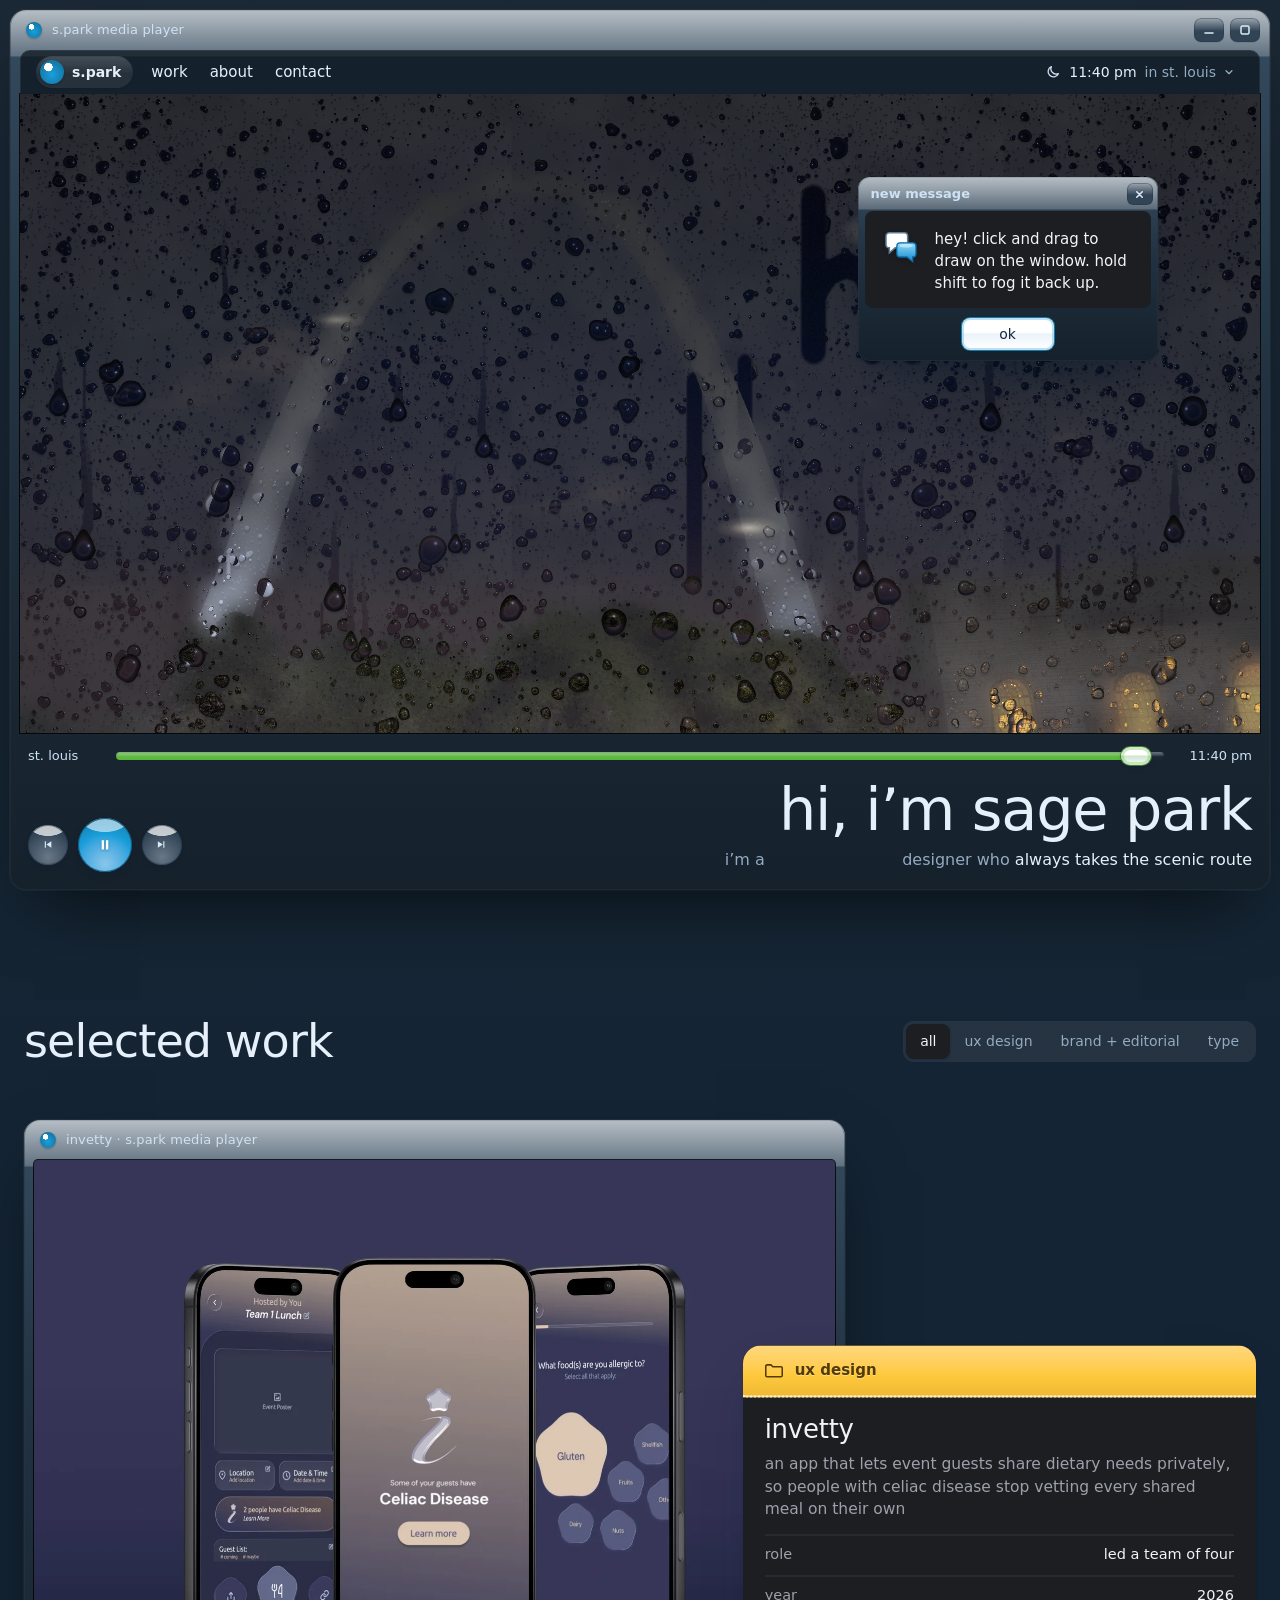
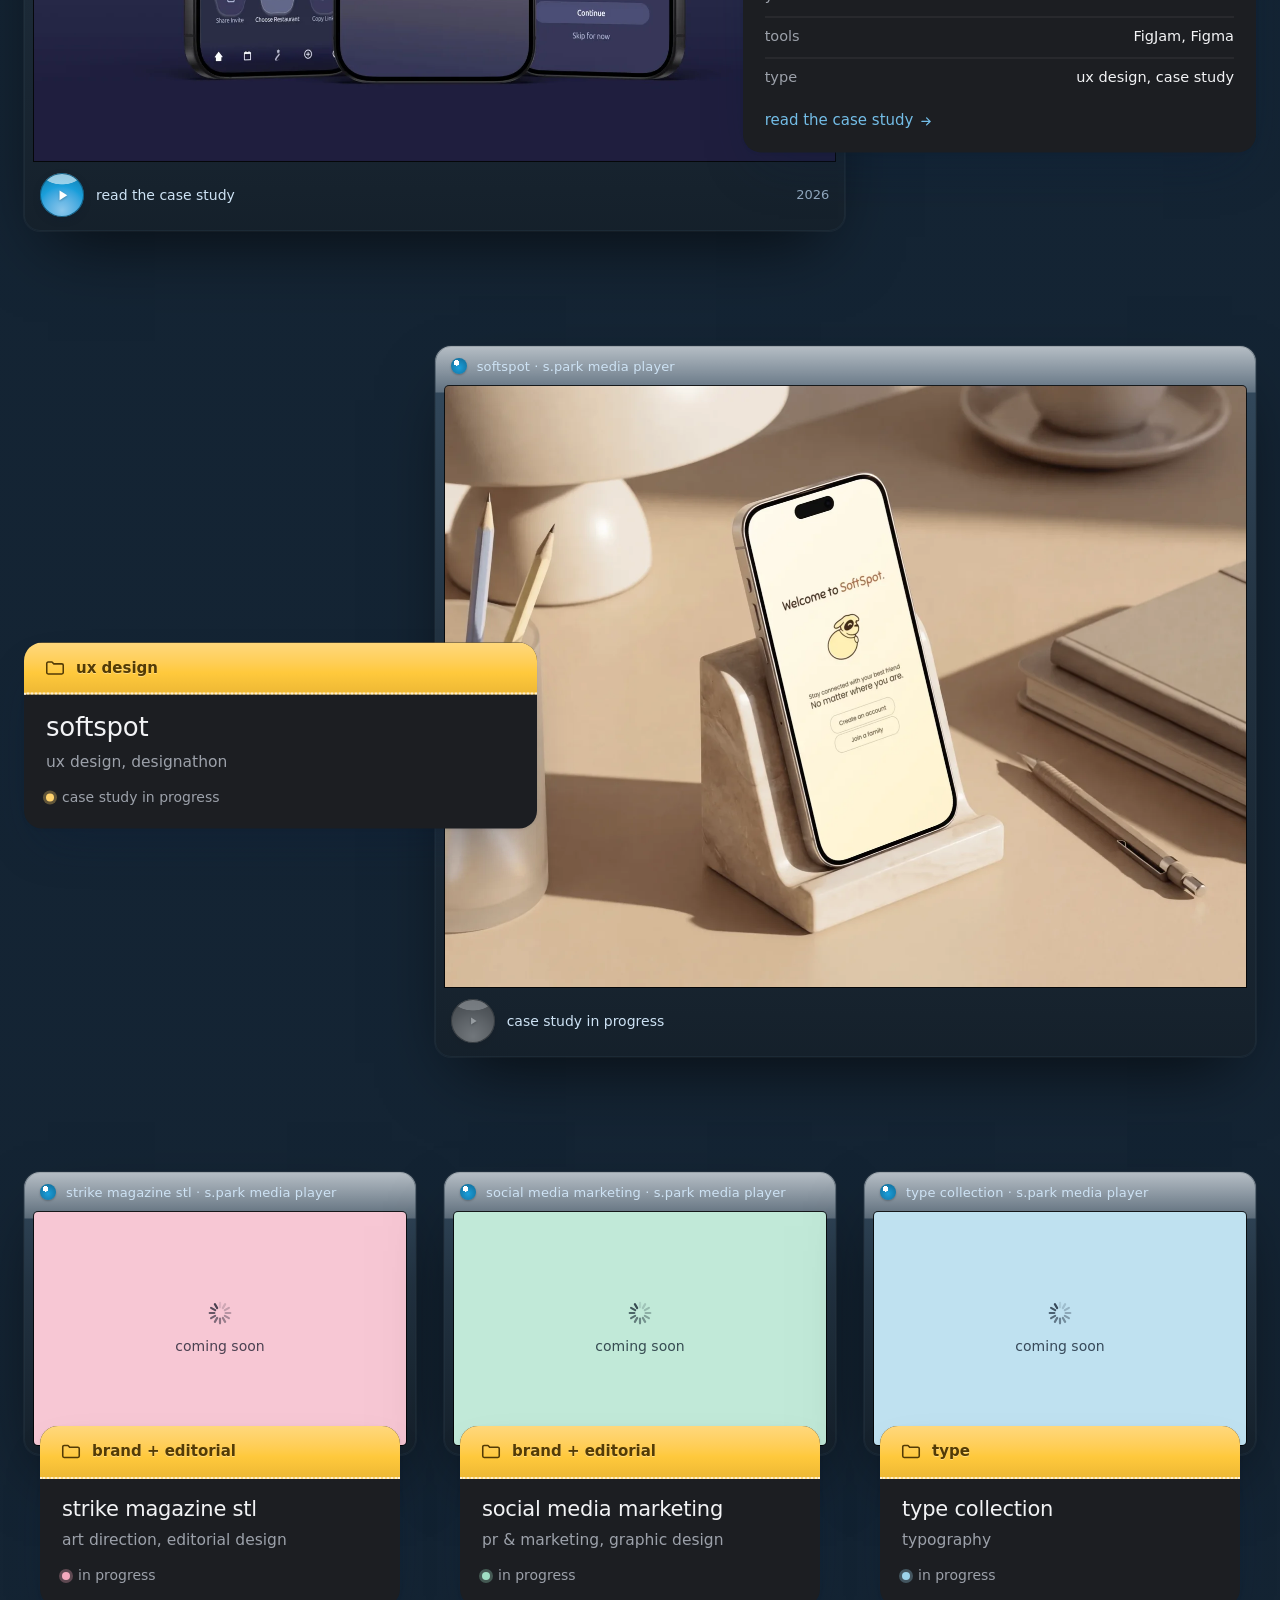
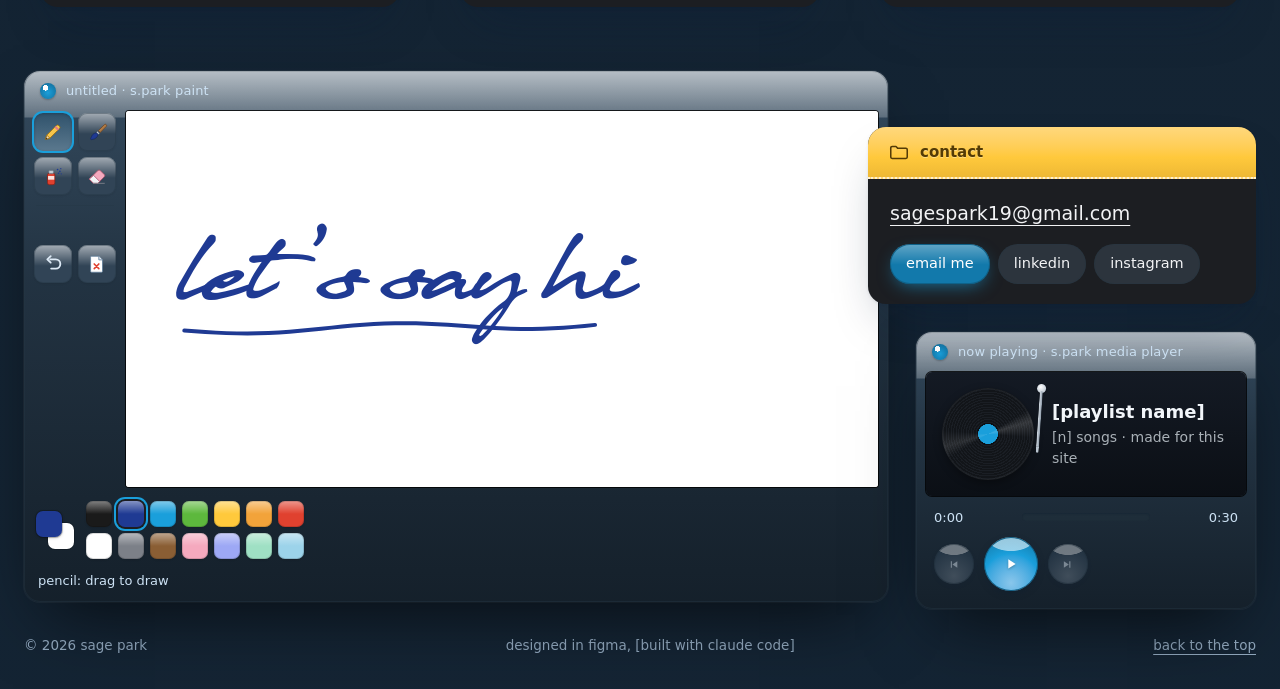
==== index.html @ 206c4db2 "The new message pops up with a bounce when the day lands on now It starts hidden (so it never flashe" ====
<!doctype html>
<html lang="en" data-theme="day">
<head>
<meta charset="utf-8">
<meta name="viewport" content="width=device-width, initial-scale=1, viewport-fit=cover">
<title>Sage Park</title>
<meta name="description" content="Sage Park is a human-centered designer based in St. Louis and San Diego: UX design, web design, brand and typography.">
<script>
  // Apple devices get SF Pro, their system font; everything else gets Satoshi
  try { if (/Mac|iPhone|iPad|iPod/.test(navigator.platform || '') || /iPhone|iPad|Macintosh/.test(navigator.userAgent)) document.documentElement.classList.add('apple'); } catch (e) {}
</script>
<link rel="preconnect" href="https://api.fontshare.com" crossorigin>
<!-- Satoshi, from Fontshare (free for personal and commercial use) -->
<link href="https://api.fontshare.com/v2/css?f[]=satoshi@300,400,500,700&display=swap" rel="stylesheet">
<link rel="stylesheet" href="css/aero.css">
</head>
<body>

<div class="desk" id="top">
  <div class="wrap">
    <section class="hero-player chrome" aria-label="Home">
      <div class="titlebar">
        <span class="app-orb" aria-hidden="true"></span>
        <span class="t">s.park media player</span>
        <span class="win-btns">
          <button class="win-btn win-min" type="button" aria-pressed="false" aria-label="Minimize the window"><svg viewBox="0 0 12 12" aria-hidden="true"><path d="M2 9h8" stroke="currentColor" stroke-width="1.6" stroke-linecap="round"/></svg></button>
          <button class="win-btn win-max" type="button" aria-pressed="false" aria-label="Show the window full screen"><svg viewBox="0 0 12 12" fill="none" aria-hidden="true"><rect x="2" y="2" width="8" height="8" rx="1.5" stroke="currentColor" stroke-width="1.5"/></svg></button>
        </span>
      </div>
      <div class="menubar">
        <nav aria-label="Main"><a href="#work">work</a><a href="about.html">about</a><a href="#contact">contact</a></nav>
        <div class="clock-wrap">
        <button class="clock" type="button" aria-expanded="false" aria-controls="clock-pop">
          <svg class="chip-sun" viewBox="0 0 24 24" fill="none" stroke="currentColor" stroke-width="2" stroke-linecap="round" aria-hidden="true"><circle cx="12" cy="12" r="4"/><path d="M12 2v2M12 20v2M4.9 4.9l1.4 1.4M17.7 17.7l1.4 1.4M2 12h2M20 12h2M4.9 19.1l1.4-1.4M17.7 6.3l1.4-1.4"/></svg>
          <svg class="chip-moon" viewBox="0 0 24 24" fill="none" stroke="currentColor" stroke-width="2" stroke-linecap="round" stroke-linejoin="round" aria-hidden="true" hidden><path d="M20 14.5A8 8 0 0 1 9.5 4a8 8 0 1 0 10.5 10.5z"/></svg>
          <span data-time>…</span><span class="city">in <span data-city-name></span></span>
          <svg class="chev" viewBox="0 0 12 12" aria-hidden="true"><path d="M2.5 4.5 6 8l3.5-3.5" fill="none" stroke="currentColor" stroke-width="1.6" stroke-linecap="round" stroke-linejoin="round"/></svg>
          <span class="sr-only">open the time slider</span>
        </button>
        <button class="text-btn" type="button" data-now hidden><span class="wide-only">back to </span>now</button>
        <!-- the time slider, from the menu bar -->
        <div class="clock-pop" id="clock-pop" hidden>
          <div class="cp-top"><span class="cp-time" data-time>…</span><button class="text-btn" type="button" data-now-proxy>back to now</button></div>
          <label for="mini-time">change the time in <span data-city-name></span></label>
          <input class="range" id="mini-time" type="range" min="0" max="1439" step="5">
          <div class="seg" role="group" aria-label="City in the window"><button type="button" data-go-city="sd" aria-pressed="false">san diego</button><button type="button" data-go-city="stl" aria-pressed="false">st. louis</button></div>
        </div>
        </div>
      </div>
      <div class="screen">
        <header class="window" data-sky>
          <div class="sky-view" role="img" aria-label="A view seen through a fogged window">
            <div class="sky-sun"></div><div class="sky-moon"></div>
            <svg class="sky-scene" viewBox="0 0 1200 540" preserveAspectRatio="xMidYMax slice" aria-hidden="true"></svg>
          </div>
          <canvas class="sky-fog" aria-hidden="true"></canvas>
          <!-- the hint, as a new message on the glass; it closes with ok or the x, or once you've drawn -->
          <div class="msg later" data-note role="dialog" aria-labelledby="msg-title" aria-describedby="msg-text">
            <div class="msg-bar"><span id="msg-title">new message</span><button class="msg-x" type="button" data-msg-close aria-label="Close the message"><svg viewBox="0 0 12 12" aria-hidden="true"><path d="M3 3l6 6M9 3 3 9" stroke="currentColor" stroke-width="1.7" stroke-linecap="round"/></svg></button></div>
            <div class="msg-body">
              <svg viewBox="0 0 24 24" aria-hidden="true"><defs><linearGradient id="msg-ch" x1="0" y1="0" x2="0" y2="1"><stop offset="0" stop-color="#8FDCFA"/><stop offset="1" stop-color="#1688CC"/></linearGradient></defs><path d="M3 5.5A2 2 0 0 1 5 3.5h9a2 2 0 0 1 2 2v5a2 2 0 0 1-2 2H8.5L5 15.5v-3A2 2 0 0 1 3 10.5z" fill="#fff" stroke="#5E7C98" stroke-width=".9"/><path d="M9.5 11.5a2 2 0 0 1 2-2H19a2 2 0 0 1 2 2V16a2 2 0 0 1-2 2v2.8L15.6 18h-4.1a2 2 0 0 1-2-2z" fill="url(#msg-ch)" stroke="#0E6AA6" stroke-width=".8"/><ellipse cx="15" cy="11.2" rx="4" ry="1.1" fill="#fff" opacity=".45"/></svg>
              <p id="msg-text">hey! <span class="for-mouse">click and drag</span><span class="for-touch">drag a finger</span> to draw on the window.<span class="for-mouse"> hold shift to fog it back up.</span></p>
            </div>
            <div class="msg-actions"><button class="msg-ok" type="button" data-msg-close>ok</button></div>
          </div>
          <div class="reflection" aria-hidden="true"><i></i><i></i><i></i></div>
        </header>
      </div>
      <div class="transport">
        <div class="seek">
          <span class="lbl" data-city-name></span>
          <label class="sr-only" for="sky-time">time of day in the window</label>
          <input class="range" id="sky-time" type="range" min="0" max="1439" step="5">
          <span class="lbl" data-time>…</span>
        </div>
        <div class="deck">
          <div class="btns">
            <button class="orb" type="button" data-city-step="-1" aria-label="Previous city"><svg viewBox="0 0 24 24" fill="currentColor" aria-hidden="true"><path d="M6 5h2.4v14H6zM20 5v14L9.5 12z"/></svg></button>
            <button class="orb big" type="button" data-play aria-pressed="true" aria-label="Play or pause the waves and the train"><svg class="ico-play" viewBox="0 0 24 24" fill="currentColor" aria-hidden="true"><path d="M8 5v14l11-7z"/></svg><svg class="ico-pause" viewBox="0 0 24 24" fill="currentColor" aria-hidden="true"><path d="M7 5h3.6v14H7zM13.4 5H17v14h-3.6z"/></svg></button>
            <button class="orb" type="button" data-city-step="1" aria-label="Next city"><svg viewBox="0 0 24 24" fill="currentColor" aria-hidden="true"><path d="M15.6 5H18v14h-2.4zM4 5l10.5 7L4 19z"/></svg></button>
            <span hidden><button data-pick-city="sd">san diego</button><button data-pick-city="stl">st. louis</button></span>
          </div>
          <div class="hero-copy">
            <h1>hi, i’m sage park</h1>
            <p class="sub">
              <span class="sr-only">i’m a human centered designer who is based in st. louis and san diego</span>
              <span aria-hidden="true">i’m a <span class="rot" data-rotate="adj">human centered</span> designer who <span class="rot" data-rotate="tail">is based in st. louis and san diego</span></span>
            </p>
          </div>
        </div>
      </div>
    </section>
  </div>
</div>

<main>
  <section class="work wrap" id="work" aria-labelledby="work-title">
    <div class="work-head">
      <h2 id="work-title">selected work</h2>
      <div class="seg" role="group" aria-label="Filter projects">
        <button type="button" data-filter="all" aria-pressed="true">all</button>
        <button type="button" data-filter="ux" aria-pressed="false">ux design</button>
        <button type="button" data-filter="brand" aria-pressed="false">brand + editorial</button>
        <button type="button" data-filter="type" aria-pressed="false">type</button>
      </div>
    </div>

    <div class="projects">
      <article class="proj" data-cat="ux" style="--led: #9DA8F5">
        <a class="mini chrome" href="invetty.html">
          <div class="titlebar"><span class="app-orb" aria-hidden="true"></span><span class="t">invetty · s.park media player</span></div>
          <div class="mini-screen"><img src="img/invetty-cover.webp" alt="Three invetty screens on phones: the host’s event page, the celiac alert and the allergy questionnaire" width="1600" height="1200"></div>
          <div class="mini-bar"><span class="orb big" aria-hidden="true"><svg viewBox="0 0 24 24" fill="currentColor"><path d="M8 5v14l11-7z"/></svg></span><span class="go">read the case study</span><span class="meta">2026</span></div>
        </a>
        <div class="memo">
          <div class="memo-head"><svg viewBox="0 0 24 24" fill="none" stroke="currentColor" stroke-width="1.7" stroke-linejoin="round" aria-hidden="true"><path d="M3 7.5A1.5 1.5 0 0 1 4.5 6h4.2l2 2h8.8A1.5 1.5 0 0 1 21 9.5v8A1.5 1.5 0 0 1 19.5 19h-15A1.5 1.5 0 0 1 3 17.5z"/></svg>ux design</div>
          <div class="memo-body">
            <h3>invetty</h3>
            <p>an app that lets event guests share dietary needs privately, so people with celiac disease stop vetting every shared meal on their own</p>
            <dl><dt>role</dt><dd>led a team of four</dd><dt>year</dt><dd>2026</dd><dt>tools</dt><dd>FigJam, Figma</dd><dt>type</dt><dd>ux design, case study</dd></dl>
            <a class="read" href="invetty.html">read the case study <svg width="14" height="14" viewBox="0 0 24 24" fill="none" stroke="currentColor" stroke-width="2.2" stroke-linecap="round" aria-hidden="true"><path d="M5 12h14M13 6l6 6-6 6"/></svg></a>
          </div>
        </div>
      </article>

      <article class="proj" data-cat="ux" style="--led: #FFD36E">
        <div class="mini chrome">
          <div class="titlebar"><span class="app-orb" aria-hidden="true"></span><span class="t">softspot · s.park media player</span></div>
          <div class="mini-screen"><img src="img/softspot-cover.webp" alt="The softspot welcome screen on a phone in a stone stand on a desk" width="1600" height="1200"></div>
          <div class="mini-bar"><button class="orb big" type="button" disabled aria-label="Case study in progress"><svg viewBox="0 0 24 24" fill="currentColor" aria-hidden="true"><path d="M8 5v14l11-7z"/></svg></button><span class="go">case study in progress</span></div>
        </div>
        <div class="memo">
          <div class="memo-head"><svg viewBox="0 0 24 24" fill="none" stroke="currentColor" stroke-width="1.7" stroke-linejoin="round" aria-hidden="true"><path d="M3 7.5A1.5 1.5 0 0 1 4.5 6h4.2l2 2h8.8A1.5 1.5 0 0 1 21 9.5v8A1.5 1.5 0 0 1 19.5 19h-15A1.5 1.5 0 0 1 3 17.5z"/></svg>ux design</div>
          <div class="memo-body">
            <h3>softspot</h3>
            <p>ux design, designathon</p>
            <span class="status">case study in progress</span>
          </div>
        </div>
      </article>

      <!-- the ones still in progress, side by side -->
      <div class="soon-row">
        <article class="proj" data-cat="brand" style="--led: #F5A9BE">
          <div class="mini chrome">
            <div class="titlebar"><span class="app-orb" aria-hidden="true"></span><span class="t">strike magazine stl · s.park media player</span></div>
            <div class="mini-screen"><div class="soon"><svg class="spinner" viewBox="0 0 24 24" aria-hidden="true"><line x1="12" y1="2.5" x2="12" y2="6.8" stroke="currentColor" stroke-width="2" stroke-linecap="round" stroke-opacity="0.15" transform="rotate(0 12 12)"/><line x1="12" y1="2.5" x2="12" y2="6.8" stroke="currentColor" stroke-width="2" stroke-linecap="round" stroke-opacity="0.23" transform="rotate(30 12 12)"/><line x1="12" y1="2.5" x2="12" y2="6.8" stroke="currentColor" stroke-width="2" stroke-linecap="round" stroke-opacity="0.30" transform="rotate(60 12 12)"/><line x1="12" y1="2.5" x2="12" y2="6.8" stroke="currentColor" stroke-width="2" stroke-linecap="round" stroke-opacity="0.38" transform="rotate(90 12 12)"/><line x1="12" y1="2.5" x2="12" y2="6.8" stroke="currentColor" stroke-width="2" stroke-linecap="round" stroke-opacity="0.46" transform="rotate(120 12 12)"/><line x1="12" y1="2.5" x2="12" y2="6.8" stroke="currentColor" stroke-width="2" stroke-linecap="round" stroke-opacity="0.54" transform="rotate(150 12 12)"/><line x1="12" y1="2.5" x2="12" y2="6.8" stroke="currentColor" stroke-width="2" stroke-linecap="round" stroke-opacity="0.61" transform="rotate(180 12 12)"/><line x1="12" y1="2.5" x2="12" y2="6.8" stroke="currentColor" stroke-width="2" stroke-linecap="round" stroke-opacity="0.69" transform="rotate(210 12 12)"/><line x1="12" y1="2.5" x2="12" y2="6.8" stroke="currentColor" stroke-width="2" stroke-linecap="round" stroke-opacity="0.77" transform="rotate(240 12 12)"/><line x1="12" y1="2.5" x2="12" y2="6.8" stroke="currentColor" stroke-width="2" stroke-linecap="round" stroke-opacity="0.85" transform="rotate(270 12 12)"/><line x1="12" y1="2.5" x2="12" y2="6.8" stroke="currentColor" stroke-width="2" stroke-linecap="round" stroke-opacity="0.92" transform="rotate(300 12 12)"/><line x1="12" y1="2.5" x2="12" y2="6.8" stroke="currentColor" stroke-width="2" stroke-linecap="round" stroke-opacity="1.00" transform="rotate(330 12 12)"/></svg><span>coming soon</span></div></div>
          </div>
          <div class="memo">
            <div class="memo-head"><svg viewBox="0 0 24 24" fill="none" stroke="currentColor" stroke-width="1.7" stroke-linejoin="round" aria-hidden="true"><path d="M3 7.5A1.5 1.5 0 0 1 4.5 6h4.2l2 2h8.8A1.5 1.5 0 0 1 21 9.5v8A1.5 1.5 0 0 1 19.5 19h-15A1.5 1.5 0 0 1 3 17.5z"/></svg>brand + editorial</div>
            <div class="memo-body">
              <h3>strike magazine stl</h3>
              <p>art direction, editorial design</p>
              <span class="status">in progress</span>
            </div>
          </div>
        </article>

        <article class="proj" data-cat="brand" style="--led: #9FE0C4">
          <div class="mini chrome">
            <div class="titlebar"><span class="app-orb" aria-hidden="true"></span><span class="t">social media marketing · s.park media player</span></div>
            <div class="mini-screen"><div class="soon"><svg class="spinner" viewBox="0 0 24 24" aria-hidden="true"><line x1="12" y1="2.5" x2="12" y2="6.8" stroke="currentColor" stroke-width="2" stroke-linecap="round" stroke-opacity="0.15" transform="rotate(0 12 12)"/><line x1="12" y1="2.5" x2="12" y2="6.8" stroke="currentColor" stroke-width="2" stroke-linecap="round" stroke-opacity="0.23" transform="rotate(30 12 12)"/><line x1="12" y1="2.5" x2="12" y2="6.8" stroke="currentColor" stroke-width="2" stroke-linecap="round" stroke-opacity="0.30" transform="rotate(60 12 12)"/><line x1="12" y1="2.5" x2="12" y2="6.8" stroke="currentColor" stroke-width="2" stroke-linecap="round" stroke-opacity="0.38" transform="rotate(90 12 12)"/><line x1="12" y1="2.5" x2="12" y2="6.8" stroke="currentColor" stroke-width="2" stroke-linecap="round" stroke-opacity="0.46" transform="rotate(120 12 12)"/><line x1="12" y1="2.5" x2="12" y2="6.8" stroke="currentColor" stroke-width="2" stroke-linecap="round" stroke-opacity="0.54" transform="rotate(150 12 12)"/><line x1="12" y1="2.5" x2="12" y2="6.8" stroke="currentColor" stroke-width="2" stroke-linecap="round" stroke-opacity="0.61" transform="rotate(180 12 12)"/><line x1="12" y1="2.5" x2="12" y2="6.8" stroke="currentColor" stroke-width="2" stroke-linecap="round" stroke-opacity="0.69" transform="rotate(210 12 12)"/><line x1="12" y1="2.5" x2="12" y2="6.8" stroke="currentColor" stroke-width="2" stroke-linecap="round" stroke-opacity="0.77" transform="rotate(240 12 12)"/><line x1="12" y1="2.5" x2="12" y2="6.8" stroke="currentColor" stroke-width="2" stroke-linecap="round" stroke-opacity="0.85" transform="rotate(270 12 12)"/><line x1="12" y1="2.5" x2="12" y2="6.8" stroke="currentColor" stroke-width="2" stroke-linecap="round" stroke-opacity="0.92" transform="rotate(300 12 12)"/><line x1="12" y1="2.5" x2="12" y2="6.8" stroke="currentColor" stroke-width="2" stroke-linecap="round" stroke-opacity="1.00" transform="rotate(330 12 12)"/></svg><span>coming soon</span></div></div>
          </div>
          <div class="memo">
            <div class="memo-head"><svg viewBox="0 0 24 24" fill="none" stroke="currentColor" stroke-width="1.7" stroke-linejoin="round" aria-hidden="true"><path d="M3 7.5A1.5 1.5 0 0 1 4.5 6h4.2l2 2h8.8A1.5 1.5 0 0 1 21 9.5v8A1.5 1.5 0 0 1 19.5 19h-15A1.5 1.5 0 0 1 3 17.5z"/></svg>brand + editorial</div>
            <div class="memo-body">
              <h3>social media marketing</h3>
              <p>pr &amp; marketing, graphic design</p>
              <span class="status">in progress</span>
            </div>
          </div>
        </article>

        <article class="proj" data-cat="type" style="--led: #9CD3EA">
          <div class="mini chrome">
            <div class="titlebar"><span class="app-orb" aria-hidden="true"></span><span class="t">type collection · s.park media player</span></div>
            <div class="mini-screen"><div class="soon"><svg class="spinner" viewBox="0 0 24 24" aria-hidden="true"><line x1="12" y1="2.5" x2="12" y2="6.8" stroke="currentColor" stroke-width="2" stroke-linecap="round" stroke-opacity="0.15" transform="rotate(0 12 12)"/><line x1="12" y1="2.5" x2="12" y2="6.8" stroke="currentColor" stroke-width="2" stroke-linecap="round" stroke-opacity="0.23" transform="rotate(30 12 12)"/><line x1="12" y1="2.5" x2="12" y2="6.8" stroke="currentColor" stroke-width="2" stroke-linecap="round" stroke-opacity="0.30" transform="rotate(60 12 12)"/><line x1="12" y1="2.5" x2="12" y2="6.8" stroke="currentColor" stroke-width="2" stroke-linecap="round" stroke-opacity="0.38" transform="rotate(90 12 12)"/><line x1="12" y1="2.5" x2="12" y2="6.8" stroke="currentColor" stroke-width="2" stroke-linecap="round" stroke-opacity="0.46" transform="rotate(120 12 12)"/><line x1="12" y1="2.5" x2="12" y2="6.8" stroke="currentColor" stroke-width="2" stroke-linecap="round" stroke-opacity="0.54" transform="rotate(150 12 12)"/><line x1="12" y1="2.5" x2="12" y2="6.8" stroke="currentColor" stroke-width="2" stroke-linecap="round" stroke-opacity="0.61" transform="rotate(180 12 12)"/><line x1="12" y1="2.5" x2="12" y2="6.8" stroke="currentColor" stroke-width="2" stroke-linecap="round" stroke-opacity="0.69" transform="rotate(210 12 12)"/><line x1="12" y1="2.5" x2="12" y2="6.8" stroke="currentColor" stroke-width="2" stroke-linecap="round" stroke-opacity="0.77" transform="rotate(240 12 12)"/><line x1="12" y1="2.5" x2="12" y2="6.8" stroke="currentColor" stroke-width="2" stroke-linecap="round" stroke-opacity="0.85" transform="rotate(270 12 12)"/><line x1="12" y1="2.5" x2="12" y2="6.8" stroke="currentColor" stroke-width="2" stroke-linecap="round" stroke-opacity="0.92" transform="rotate(300 12 12)"/><line x1="12" y1="2.5" x2="12" y2="6.8" stroke="currentColor" stroke-width="2" stroke-linecap="round" stroke-opacity="1.00" transform="rotate(330 12 12)"/></svg><span>coming soon</span></div></div>
          </div>
          <div class="memo">
            <div class="memo-head"><svg viewBox="0 0 24 24" fill="none" stroke="currentColor" stroke-width="1.7" stroke-linejoin="round" aria-hidden="true"><path d="M3 7.5A1.5 1.5 0 0 1 4.5 6h4.2l2 2h8.8A1.5 1.5 0 0 1 21 9.5v8A1.5 1.5 0 0 1 19.5 19h-15A1.5 1.5 0 0 1 3 17.5z"/></svg>type</div>
            <div class="memo-body">
              <h3>type collection</h3>
              <p>typography</p>
              <span class="status">in progress</span>
            </div>
          </div>
        </article>
      </div>
    </div>
  </section>

  <section class="lobby wrap" id="contact" aria-labelledby="hi-title">
    <h2 class="sr-only" id="hi-title">let’s say hi</h2>
    <div class="hi-grid">
      <!-- a paint window: "let's say hi" is written on in my handwriting, then anyone can draw on it -->
      <div class="paint chrome" data-paint>
        <div class="titlebar"><span class="app-orb" aria-hidden="true"></span><span class="t">untitled · s.park paint</span></div>
        <div class="paint-body">
          <div class="tools" role="toolbar" aria-label="Drawing tools"><button class="tool" type="button" data-tool="pencil" aria-pressed="true" aria-label="pencil"><svg viewBox="0 0 24 24" aria-hidden="true"><path d="M4 20l1.2-4.6L15.6 5a2 2 0 0 1 2.8 0l.6.6a2 2 0 0 1 0 2.8L8.6 18.8z" fill="#F7C64A" stroke="#9A6B0E" stroke-width=".9" stroke-linejoin="round"/><path d="M4 20l1.2-4.6 3.4 3.4z" fill="#F1D9B5" stroke="#9A6B0E" stroke-width=".9" stroke-linejoin="round"/><path d="M4 20l.5-1.9 1.4 1.4z" fill="#2B2B2B"/><path d="M14.4 6.2l3.4 3.4" stroke="#E07B8A" stroke-width="2.4"/></svg></button><button class="tool" type="button" data-tool="brush" aria-pressed="false" aria-label="brush"><svg viewBox="0 0 24 24" aria-hidden="true"><path d="M13.5 10.5 20 4a1.4 1.4 0 0 1 2 2l-6.5 6.5z" fill="#B07A45" stroke="#6E4520" stroke-width=".8"/><path d="M12.6 11.4l2 2-1.2 1.2-2-2z" fill="#C3CCD5" stroke="#6F7C88" stroke-width=".7"/><path d="M11.2 12.8l2 2c-.6 2.9-2.8 5-6.9 5.4-.8.1-1.6-.3-1.3-.9 1.3-2.4 1.1-5.1 6.2-6.5z" fill="#1F3A93" stroke="#14275F" stroke-width=".7"/></svg></button><button class="tool" type="button" data-tool="spray" aria-pressed="false" aria-label="spray"><svg viewBox="0 0 24 24" aria-hidden="true"><rect x="6" y="9" width="8" height="12.5" rx="2" fill="#E0412F" stroke="#8E2117" stroke-width=".8"/><rect x="7.6" y="6" width="4.8" height="3.4" rx=".8" fill="#C3CCD5" stroke="#6F7C88" stroke-width=".7"/><rect x="6.6" y="12" width="6.8" height="4" fill="#fff" opacity=".85"/><g fill="#1F3A93"><circle cx="17" cy="5" r=".9"/><circle cx="19.5" cy="7" r=".9"/><circle cx="18" cy="9" r=".9"/><circle cx="20.5" cy="4" r=".7"/><circle cx="21" cy="9.6" r=".7"/></g></svg></button><button class="tool" type="button" data-tool="eraser" aria-pressed="false" aria-label="eraser"><svg viewBox="0 0 24 24" aria-hidden="true"><path d="M3.6 15.4 13 6a1.8 1.8 0 0 1 2.5 0l4.4 4.4a1.8 1.8 0 0 1 0 2.5L12.8 20H8.2z" fill="#F5A9BE" stroke="#A8536B" stroke-width=".9" stroke-linejoin="round"/><path d="M3.6 15.4 8.2 20h4.6l2.1-2.1-6.6-6.6z" fill="#F2F4F7" stroke="#A8536B" stroke-width=".9" stroke-linejoin="round"/><path d="M8 20h12" stroke="#7C8088" stroke-width="1" stroke-linecap="round"/></svg></button><span class="gap" aria-hidden="true"></span><button class="tool" type="button" data-act="undo" aria-label="Undo"><svg viewBox="0 0 24 24" aria-hidden="true"><path d="M9 7H15a5 5 0 0 1 0 10h-5" fill="none" stroke="currentColor" stroke-width="2" stroke-linecap="round"/><path d="M9.5 3.5 5.8 7l3.7 3.5" fill="none" stroke="currentColor" stroke-width="2" stroke-linecap="round" stroke-linejoin="round"/></svg></button><button class="tool" type="button" data-act="clear" aria-label="Clear the canvas"><svg viewBox="0 0 24 24" aria-hidden="true"><path d="M6 3.5h8l4 4V20a1 1 0 0 1-1 1H6a1 1 0 0 1-1-1V4.5a1 1 0 0 1 1-1z" fill="#fff" stroke="#5E7C98" stroke-width=".9"/><path d="M14 3.5v4h4" fill="#E3EAF1" stroke="#5E7C98" stroke-width=".9" stroke-linejoin="round"/><path d="m9 12 5 5m0-5-5 5" stroke="#E0412F" stroke-width="1.8" stroke-linecap="round"/></svg></button></div>
          <div class="paper"><canvas aria-label="A drawing canvas with “let’s say hi” handwritten on it. Draw on it with your mouse or finger."></canvas></div>
        </div>
        <div class="palette" role="group" aria-label="Colours"><span class="cur" aria-hidden="true"><i></i></span><div class="swatches-row"><button class="sw" type="button" data-c="#1A1A1A" aria-label="black" aria-pressed="false"></button><button class="sw" type="button" data-c="#1F3A93" aria-label="ink blue" aria-pressed="true"></button><button class="sw" type="button" data-c="#1A9FDB" aria-label="sky blue" aria-pressed="false"></button><button class="sw" type="button" data-c="#5DB83D" aria-label="green" aria-pressed="false"></button><button class="sw" type="button" data-c="#FFC93C" aria-label="yellow" aria-pressed="false"></button><button class="sw" type="button" data-c="#F2A33A" aria-label="orange" aria-pressed="false"></button><button class="sw" type="button" data-c="#E0412F" aria-label="red" aria-pressed="false"></button><button class="sw" type="button" data-c="#FFFFFF" aria-label="white" aria-pressed="false"></button><button class="sw" type="button" data-c="#7C8088" aria-label="grey" aria-pressed="false"></button><button class="sw" type="button" data-c="#8A5E34" aria-label="brown" aria-pressed="false"></button><button class="sw" type="button" data-c="#F5A9BE" aria-label="pink" aria-pressed="false"></button><button class="sw" type="button" data-c="#9DA8F5" aria-label="periwinkle" aria-pressed="false"></button><button class="sw" type="button" data-c="#9FE0C4" aria-label="mint" aria-pressed="false"></button><button class="sw" type="button" data-c="#9CD3EA" aria-label="pale blue" aria-pressed="false"></button></div></div>
        <div class="statusbar"><span data-hint>pencil: drag to draw</span><span data-xy></span></div>
      </div>
      <div class="hi-side">
        <div class="memo hi-memo">
          <div class="memo-head"><svg viewBox="0 0 24 24" fill="none" stroke="currentColor" stroke-width="1.7" stroke-linejoin="round" aria-hidden="true"><path d="M3 7.5A1.5 1.5 0 0 1 4.5 6h4.2l2 2h8.8A1.5 1.5 0 0 1 21 9.5v8A1.5 1.5 0 0 1 19.5 19h-15A1.5 1.5 0 0 1 3 17.5z"/></svg>contact</div>
          <div class="memo-body">
            <a class="email" href="mailto:sagespark19@gmail.com">sagespark19@gmail.com</a>
            <div class="cta">
              <a class="pill primary" href="mailto:sagespark19@gmail.com">email me</a>
              <a class="pill" href="https://www.linkedin.com/in/sage-park-422842282/" target="_blank" rel="noopener">linkedin</a>
              <a class="pill" href="#contact">instagram</a>
            </div>
          </div>
        </div>
        <!-- my playlist, as its own little player -->
        <div class="np chrome">
          <div class="titlebar"><span class="app-orb" aria-hidden="true"></span><span class="t">now playing · s.park media player</span></div>
          <div class="np-body">
            <div class="vinyl" aria-hidden="true"><div class="rec"></div><div class="arm"></div></div>
            <div>
              <strong class="pl-name">[playlist name]</strong>
              <span class="pl-sub">[n] songs · made for this site</span>
            </div>
          </div>
          <div class="transport" data-juke aria-label="My playlist">
            <div class="seek">
              <span class="lbl" data-pl-time>0:00</span>
              <div class="pl-bar" aria-hidden="true"><i></i></div>
              <span class="lbl" data-pl-dur>0:30</span>
            </div>
            <div class="deck">
              <div class="btns">
                <button class="orb" type="button" aria-label="Previous song"><svg viewBox="0 0 24 24" fill="currentColor" aria-hidden="true"><path d="M6 5h2.4v14H6zM20 5v14L9.5 12z"/></svg></button>
                <button class="orb big" type="button" data-record aria-pressed="false" aria-label="Play or pause the playlist"><svg class="ico-play" viewBox="0 0 24 24" fill="currentColor" aria-hidden="true"><path d="M8 5v14l11-7z"/></svg><svg class="ico-pause" viewBox="0 0 24 24" fill="currentColor" aria-hidden="true"><path d="M7 5h3.6v14H7zM13.4 5H17v14h-3.6z"/></svg></button>
                <button class="orb" type="button" aria-label="Next song"><svg viewBox="0 0 24 24" fill="currentColor" aria-hidden="true"><path d="M15.6 5H18v14h-2.4zM4 5l10.5 7L4 19z"/></svg></button>
              </div>
            </div>
          </div>
        </div>
      </div>
    </div>
  </section>
</main>

<footer class="foot">
  <div class="wrap">
    <span>© 2026 sage park</span>
    <span>designed in figma, [built with claude code]</span>
    <a href="#top">back to the top</a>
  </div>
</footer>

<div class="toast" role="status" aria-live="polite"></div>

<script src="js/glass.js"></script>
<script src="js/sky.js"></script>
<script>
  /* the start menu: what's in it on this page */
  window.SPMenu = [
    { label: 'work', key: 'w', icon: 'folder', sub: [
      { label: 'invetty', icon: 'img:img/invetty-logo.webp', href: 'invetty.html', note: 'case study' },
      { label: 'softspot', icon: 'img:img/softspot-cover.webp', disabled: true, note: 'in progress' },
      { label: 'strike magazine stl', icon: 'folder-dim', disabled: true, note: 'coming soon' },
      { label: 'social media marketing', icon: 'folder-dim', disabled: true, note: 'coming soon' },
      { label: 'type collection', icon: 'folder-dim', disabled: true, note: 'coming soon' },
      'sep',
      { label: 'all work', icon: 'folder', href: '#work' } ] },
    { label: 'about', key: 'a', icon: 'person', href: 'about.html' },
    { label: 'the view', key: 'v', icon: 'view', sub: [
      { label: 'san diego', icon: 'img:img/sky/sd-day.jpg', action: 'city-sd' },
      { label: 'st. louis', icon: 'img:img/sky/stl-day.jpg', action: 'city-stl' },
      'sep',
      { label: 'play the day again', icon: 'play', action: 'replay' },
      { label: 'back to now', icon: 'clock', action: 'now' } ] },
    { label: 'playlist', key: 'p', icon: 'music', href: '#contact' },
    { label: 'contact', key: 'c', icon: 'mail', sub: [
      { label: 'email me', icon: 'mail', href: 'mailto:sagespark19@gmail.com' },
      { label: 'copy my email', icon: 'copy', action: 'copy-email' },
      { label: 'linkedin', icon: 'case', href: 'https://www.linkedin.com/in/sage-park-422842282/', external: true },
      { label: 'instagram', icon: 'camera', href: '#contact' } ] },
    'sep',
    { label: 'back to the top', key: 'b', icon: 'up', href: '#top' }
  ];
  window.SPMenuActions = {
    'city-sd': function () { document.querySelector('[data-pick-city="sd"]').click();  },
    'city-stl': function () { document.querySelector('[data-pick-city="stl"]').click();  },
    'replay': function () { if (window.SPIntro) SPIntro(); },
    'now': function () { document.querySelector('[data-now]').click(); },
    'copy-email': function () {
      var t = function () { if (window.SP) SP.toast('copied sagespark19@gmail.com'); };
      try { navigator.clipboard.writeText('sagespark19@gmail.com').then(t, function () { if (window.SP) SP.toast('sagespark19@gmail.com'); }); } catch (e) {}
    }
  };
</script>
<script src="js/startmenu.js"></script>
<script src="js/sayhi.js"></script>
<script src="js/aero.js"></script>
<script src="js/player.js"></script>
<script src="js/home.js"></script>
</body>
</html>
---- css/aero.css ----
/* aero.css: the whole site as a desktop of glossy media-player windows on a sky ground.
   The hero is a player with the window glass inside, each project is a smaller player with an
   iOS note tucked against it, and contact is a paint window, a note and a little record player.
   Every colour comes from five picks at the top of :root: change those and the rest follows. */
@font-face { font-family: 'Le Jardin Du Bonheur'; src: url('../fonts/LeJardinDuBonheur.woff2') format('woff2'); font-display: swap; }

:root {
  color-scheme: light;
  /* the picks */
  --tint: #8DBFE6;      /* the chrome of every window */
  --accent: #1A9FDB;    /* play buttons, links, the email button */
  --seek: #5DB83D;      /* seek bar and progress fill, the old media player green */
  --notes: #FFC93C;     /* the notes header */
  /* the accent, deepened where it carries text: as link text, and under white text */
  --accent-ink: color-mix(in oklab, var(--accent) 66%, #021B30);
  --accent-fill: color-mix(in oklab, var(--accent) 74%, #021B30);
  --ground-pick: #BFE2F7;

  --gloss: .75;         /* how shiny the chrome is, 0 to 1 */
  --r: 16px;            /* window corners */
  --hero-size: 1;       /* scales the headline */
  --ov: 48px;           /* how far a note tucks over its player */

  /* Satoshi, or SF Pro on Apple devices (see :root.apple) */
  --sans: 'Satoshi', 'Segoe UI', system-ui, sans-serif;
  --display: 'Satoshi', 'Segoe UI', system-ui, sans-serif;
  --display-w: 300;
  --hand: 'Le Jardin Du Bonheur', 'Segoe Print', cursive;

  /* derived: day */
  --ground-top: color-mix(in oklab, var(--ground-pick) 100%, white 0%);
  --ground-bot: color-mix(in oklab, var(--ground-pick) 22%, white);
  --ink: #12273C;
  --ink-2: #4A6178;
  --ink-on-chrome: color-mix(in oklab, var(--tint) 30%, #12273C);
  --chrome-1: color-mix(in oklab, var(--tint) 10%, white);
  --chrome-2: color-mix(in oklab, var(--tint) 26%, white);
  --chrome-3: color-mix(in oklab, var(--tint) 52%, white);
  --chrome-edge: color-mix(in oklab, var(--tint) 62%, #1C3048);
  --chrome-hi: rgba(255, 255, 255, .95);
  --menu: rgba(255, 255, 255, .88);
  --paper: #FFFFFF;
  --paper-ink: #1B1D21;
  --paper-2: #686D76;
  --rule: rgba(20, 30, 45, .1);
  --orb: color-mix(in oklab, var(--tint) 14%, white);
  --orb-ink: color-mix(in oklab, var(--tint) 30%, #12273C);
  --shadow: 0 30px 60px -28px rgba(10, 36, 64, .42), 0 2px 6px rgba(15, 40, 70, .12);
  --screen-rim: rgba(10, 25, 45, .55);
}
:root.apple { --sans: -apple-system, BlinkMacSystemFont, 'SF Pro Text', 'SF Pro Display', 'Satoshi', 'Segoe UI', system-ui, sans-serif; --display: -apple-system, BlinkMacSystemFont, 'SF Pro Display', 'Satoshi', 'Segoe UI', system-ui, sans-serif; }
:root[data-theme="night"] {
  color-scheme: dark;
  --ground-top: color-mix(in oklab, var(--ground-pick) 14%, #07111C);
  --ground-bot: color-mix(in oklab, var(--ground-pick) 6%, #0B1A29);
  --ink: #E5F0FA;
  --ink-2: #93AAC0;
  --ink-on-chrome: color-mix(in oklab, var(--tint) 30%, #E8F1F9);
  --chrome-1: color-mix(in oklab, var(--tint) 26%, #1A2836);
  --chrome-2: color-mix(in oklab, var(--tint) 16%, #111C27);
  --chrome-3: color-mix(in oklab, var(--tint) 10%, #0A121A);
  --chrome-edge: color-mix(in oklab, var(--tint) 30%, #03070B);
  --chrome-hi: rgba(255, 255, 255, .28);
  --menu: rgba(10, 18, 27, .72);
  --paper: #1C1E22;
  --paper-ink: #F2F3F5;
  --paper-2: #9CA1AA;
  --rule: rgba(255, 255, 255, .1);
  --orb: color-mix(in oklab, var(--tint) 22%, #1A2633);
  --orb-ink: #DDEAF6;
  --shadow: 0 30px 70px -24px rgba(0, 0, 0, .7), 0 0 0 1px rgba(255, 255, 255, .05);
  --accent-ink: color-mix(in oklab, var(--accent) 70%, white);
  --screen-rim: rgba(0, 0, 0, .8);
}

* { box-sizing: border-box; }
[hidden] { display: none !important; }
img, video { max-width: 100%; }
html { scroll-behavior: smooth; }
body {
  margin: 0; font-family: var(--sans); font-size: 16px; line-height: 1.5; color: var(--ink);
  background: linear-gradient(180deg, var(--ground-top) 0, var(--ground-bot) 1100px, var(--ground-bot) 100%) var(--ground-bot);
  -webkit-font-smoothing: antialiased; transition: background-color .6s ease, color .6s ease;
}
::selection { background: color-mix(in oklab, var(--accent) 35%, transparent); }
:focus-visible { outline: 2px solid var(--accent); outline-offset: 3px; border-radius: 6px; }
a { color: inherit; }
button { font: inherit; color: inherit; }
.sr-only { position: absolute; width: 1px; height: 1px; overflow: hidden; clip: rect(0 0 0 0); white-space: nowrap; }
.wrap { width: 100%; max-width: 1280px; margin: 0 auto; padding-left: max(24px, env(safe-area-inset-left, 0px)); padding-right: max(24px, env(safe-area-inset-right, 0px)); }

/* ---------- the chrome every window shares ---------- */
.chrome {
  position: relative; border-radius: var(--r);
  background:
    linear-gradient(180deg, rgba(255,255,255, calc(.85 * var(--gloss))) 0, rgba(255,255,255, calc(.3 * var(--gloss))) 46px, rgba(255,255,255,0) 47px),
    linear-gradient(180deg, var(--chrome-1), var(--chrome-2) 40%, var(--chrome-3));
  box-shadow: var(--shadow), inset 0 1px 0 var(--chrome-hi), inset 0 0 0 1px color-mix(in oklab, var(--chrome-edge) 45%, transparent);
  transition: background .5s ease, box-shadow .5s ease;
}
.titlebar { display: flex; align-items: center; gap: 10px; height: 40px; padding: 0 10px 0 16px; color: var(--ink-on-chrome); font-size: 13px; font-weight: 500; letter-spacing: .01em; }
.titlebar .t { flex: 1; min-width: 0; overflow: hidden; text-overflow: ellipsis; white-space: nowrap; }
.app-orb {
  width: 16px; height: 16px; border-radius: 50%; flex: none;
  background: radial-gradient(circle at 35% 30%, #fff 0 18%, transparent 19%), radial-gradient(circle at 50% 60%, var(--accent), color-mix(in oklab, var(--accent) 60%, #052033));
  box-shadow: 0 1px 2px rgba(0,0,0,.25);
}
.win-btns { display: flex; gap: 6px; }
.win-btn {
  width: 30px; height: 24px; border-radius: 7px; border: 0; cursor: pointer; display: grid; place-items: center; color: var(--orb-ink);
  background: linear-gradient(180deg, rgba(255,255,255,calc(.7*var(--gloss))), rgba(255,255,255,0) 55%), var(--orb);
  box-shadow: inset 0 0 0 1px color-mix(in oklab, var(--chrome-edge) 40%, transparent), 0 1px 1px rgba(0,0,0,.08);
  transition: filter .15s ease, transform .1s ease;
}
.win-btn:hover { filter: brightness(1.06); }
.win-btn:active { transform: translateY(1px); }
.win-btn svg { width: 12px; height: 12px; }

/* round transport buttons */
.orb {
  --s: 40px; width: var(--s); height: var(--s); border-radius: 50%; border: 0; cursor: pointer; flex: none;
  display: grid; place-items: center; color: var(--orb-ink);
  background:
    radial-gradient(120% 70% at 50% 0%, rgba(255,255,255,calc(.95*var(--gloss))) 0 38%, rgba(255,255,255,0) 40%),
    radial-gradient(circle at 50% 80%, color-mix(in oklab, var(--orb) 70%, white), var(--orb) 70%);
  box-shadow: inset 0 0 0 1px color-mix(in oklab, var(--chrome-edge) 50%, transparent), 0 2px 4px rgba(10, 35, 60, .18);
  transition: transform .12s ease, filter .15s ease;
}
.orb:hover { filter: brightness(1.05) saturate(1.1); }
.orb:active { transform: scale(.95); }
.orb svg { width: 40%; height: 40%; }
.orb.big { --s: 54px; color: #fff;
  background:
    radial-gradient(120% 70% at 50% 0%, rgba(255,255,255,calc(.75*var(--gloss))) 0 36%, rgba(255,255,255,0) 38%),
    radial-gradient(circle at 50% 85%, color-mix(in oklab, var(--accent) 60%, white), var(--accent) 55%, color-mix(in oklab, var(--accent) 70%, #021827));
  box-shadow: inset 0 0 0 1px color-mix(in oklab, var(--accent) 60%, #02121F), 0 3px 8px -2px rgba(2, 27, 48, .35);
}
.orb.big svg { width: 38%; height: 38%; filter: drop-shadow(0 1px 1px rgba(0,0,0,.25)); }
.orb[disabled] { cursor: default; filter: grayscale(1) opacity(.55); }
.orb .ico-pause { display: none; }
[aria-pressed="true"] > .ico-play { display: none; }
[aria-pressed="true"] > .ico-pause { display: block; }

/* ---------- the hero player ---------- */
.desk { padding-top: max(10px, env(safe-area-inset-top, 0px)); }
.desk > .wrap { max-width: none; padding-left: max(10px, env(safe-area-inset-left, 0px)); padding-right: max(10px, env(safe-area-inset-right, 0px)); }
/* the hero player fills the screen on arrival */
.hero-player { display: flex; flex-direction: column; height: calc(100svh - 20px); min-height: 540px; }
.hero-player .screen { flex: 1 1 auto; height: auto; min-height: 0; }
.hero-player.is-min { height: auto; min-height: 0; }
.hero-player.is-min .screen { flex: 0 0 0; }
.hero-player:fullscreen { height: 100vh; border-radius: 0; }
/* the opening: the window opens, the screen switches on, the day plays up to now */
.opening .hero-player { animation: win-open .9s cubic-bezier(.2,.8,.2,1) backwards; }
@keyframes win-open { from { opacity: 0; transform: translateY(18px) scale(.965); filter: blur(6px); } }
.hero-copy h1 .w { display: inline-block; }
.opening .hero-copy h1 .w { animation: word-up .9s cubic-bezier(.2,.7,.2,1) both; animation-delay: calc(.55s + var(--i) * .09s); }
.opening .hero-copy .sub { animation: word-up .9s cubic-bezier(.2,.7,.2,1) both .95s; }
@keyframes word-up { from { opacity: 0; transform: translateY(.45em); filter: blur(6px); } }
.lapsing .seek .lbl:last-child { color: var(--ink); font-weight: 600; }
.menubar {
  display: flex; align-items: center; justify-content: space-between; gap: 16px; height: 44px; margin: 0 10px; padding: 0 16px;
  background: var(--menu); border-radius: 10px 10px 0 0; box-shadow: inset 0 0 0 1px rgba(255,255,255,.4);
  font-size: 15px;
}
:root[data-theme="night"] .menubar { box-shadow: inset 0 0 0 1px rgba(255,255,255,.06); }
.menubar nav { display: flex; gap: 22px; }
.menubar a { text-decoration: none; padding: 6px 0; background: linear-gradient(currentColor, currentColor) 0 100% / 0 1px no-repeat; transition: background-size .25s ease; }
.menubar a:hover { background-size: 100% 1px; }
.clock-wrap { position: relative; display: flex; align-items: center; gap: 4px; }
.clock { display: flex; align-items: center; gap: 8px; height: 32px; padding: 0 10px; border: 0; border-radius: 999px; background: none; cursor: pointer; white-space: nowrap; font-size: 14px; font-variant-numeric: tabular-nums; color: var(--ink); transition: background .15s ease; }
.clock:hover, .clock[aria-expanded="true"] { background: color-mix(in oklab, var(--tint) 20%, transparent); }
.clock svg { width: 16px; height: 16px; color: #F2A33A; }
.clock .chev { width: 10px; height: 10px; color: var(--ink-2); }
:root[data-theme="night"] .clock svg.chip-moon { color: #CFE0F2; }
.clock .city { color: var(--ink-2); }
.clock-pop { position: absolute; right: 0; top: calc(100% + 10px); z-index: 40; width: 290px; padding: 14px 16px 16px; border-radius: 14px; color: var(--paper-ink); background: color-mix(in oklab, var(--paper) 92%, transparent); backdrop-filter: blur(24px) saturate(1.4); -webkit-backdrop-filter: blur(24px) saturate(1.4); box-shadow: 0 24px 50px -18px rgba(8, 25, 45, .45), 0 0 0 1px color-mix(in oklab, var(--chrome-edge) 30%, transparent); }
.clock-pop .cp-top { display: flex; align-items: baseline; justify-content: space-between; gap: 10px; margin-bottom: 8px; }
.clock-pop .cp-time { font-size: 22px; font-weight: 300; font-variant-numeric: tabular-nums; letter-spacing: -.01em; }
.clock-pop label { display: block; font-size: 13px; color: var(--paper-2); }
.clock-pop .range { margin: 6px 0 12px; }
.clock-pop .seg { display: flex; }
.clock-pop .seg button { flex: 1; }
.text-btn { border: 0; background: none; padding: 4px 8px; border-radius: 999px; cursor: pointer; color: var(--accent-ink); font-size: 13px; font-weight: 500; }
.text-btn:hover { background: color-mix(in oklab, var(--accent) 12%, transparent); }

.screen {
  position: relative; margin: 0 10px; height: 420px; overflow: hidden;
  box-shadow: 0 0 0 1px var(--screen-rim);
  transition: height .45s cubic-bezier(.2,.7,.2,1);
}
.is-min .menubar { border-radius: 10px; }

/* the window glass, unchanged from the site */
.window { position: absolute; inset: 0; overflow: hidden; touch-action: pan-y; background: linear-gradient(180deg, var(--sky-top, #4C88D4) 0%, var(--sky-bottom, #A8CCEA) 86%); }
.sky-view { position: absolute; inset: 0; }
.sky-sun, .sky-moon { position: absolute; border-radius: 50%; pointer-events: none; }
.sky-sun { left: var(--sun-x); top: var(--sun-y); width: 60px; height: 60px; margin: -30px 0 0 -30px; background: var(--sun-color, #FFF7E6); box-shadow: 0 0 80px 28px rgba(255, 232, 196, 0.35); }
.sky-moon { left: var(--moon-x); top: var(--moon-y); width: 40px; height: 40px; margin: -20px 0 0 -20px; background: #E7EAF0; box-shadow: 0 0 44px 8px rgba(231, 234, 240, 0.16); display: none; }
.is-night-sky .sky-sun { display: none; }
.is-night-sky .sky-moon { display: block; }
.sky-scene { position: absolute; inset: 0; width: 100%; height: 100%; }
.sky-fog { position: absolute; inset: 0; width: 100%; height: 100%; cursor: crosshair; }
.window.is-drawing { user-select: none; }
.reflection { position: absolute; inset: 0; pointer-events: none; opacity: 0; transition: opacity 1s ease; mix-blend-mode: screen; }
[data-theme="night"] .reflection { opacity: 1; }
.reflection i { position: absolute; border-radius: 50%; background: radial-gradient(closest-side, rgba(255, 238, 205, 0.7), rgba(255, 220, 170, 0.18) 55%, rgba(255, 220, 170, 0) 100%); }
.reflection i:nth-child(1) { left: 66%; top: 18%; width: 120px; height: 44px; }
.reflection i:nth-child(2) { left: 56%; top: 66%; width: 70px; height: 24px; opacity: .8; }
.reflection i:nth-child(3) { left: 23%; top: 34%; width: 64px; height: 18px; opacity: .45; }
/* the hint: a new message on the glass, in the same chrome as the windows */
.msg {
  position: absolute; z-index: 3; right: clamp(20px, 8vw, 116px); top: 13%; width: 300px; padding-bottom: 2px; border-radius: 12px;
  background: linear-gradient(180deg, rgba(255,255,255, calc(.85 * var(--gloss))) 0, rgba(255,255,255, calc(.3 * var(--gloss))) 32px, rgba(255,255,255,0) 33px), linear-gradient(180deg, var(--chrome-1), var(--chrome-2) 40%, var(--chrome-3));
  box-shadow: 0 22px 44px -16px rgba(5, 20, 40, .55), inset 0 1px 0 var(--chrome-hi), inset 0 0 0 1px color-mix(in oklab, var(--chrome-edge) 45%, transparent);
  transition: opacity .3s ease, transform .45s cubic-bezier(.2, .8, .2, 1), visibility 0s;
}
.msg.later { opacity: 0; visibility: hidden; transform: translateY(8px) scale(.94); transition: opacity .2s ease, transform .2s ease, visibility 0s .2s; }
/* it pops up with a bounce: overshoots, settles back, a small second bounce, then rests */
.msg.pop { transform-origin: 50% 80%; animation: msg-pop .75s linear both; }
@keyframes msg-pop {
  0%   { opacity: 0; transform: translateY(18px) scale(.55); animation-timing-function: cubic-bezier(.2, .7, .3, 1); }
  45%  { opacity: 1; transform: translateY(-6px) scale(1.07); animation-timing-function: cubic-bezier(.4, 0, .6, 1); }
  68%  { transform: translateY(2px) scale(.97); animation-timing-function: cubic-bezier(.4, 0, .6, 1); }
  86%  { transform: translateY(-1px) scale(1.015); animation-timing-function: cubic-bezier(.4, 0, .6, 1); }
  100% { opacity: 1; transform: none; }
}
.msg.is-fall { opacity: 0; transform: scale(.94); pointer-events: none; transition: opacity .22s ease, transform .22s ease; }
.msg.is-gone { display: none; }
.msg-bar { display: flex; align-items: center; justify-content: space-between; height: 34px; padding: 0 5px 0 13px; font-size: 13px; font-weight: 600; color: var(--ink-on-chrome); }
.msg-x { width: 26px; height: 22px; display: grid; place-items: center; border: 0; border-radius: 6px; cursor: pointer; color: var(--orb-ink);
  background: linear-gradient(180deg, rgba(255,255,255,calc(.7*var(--gloss))), rgba(255,255,255,0) 55%), var(--orb); box-shadow: inset 0 0 0 1px color-mix(in oklab, var(--chrome-edge) 40%, transparent); transition: background .15s ease, color .15s ease; }
.msg-x svg { width: 11px; height: 11px; }
.msg-x:hover { color: #fff; background: linear-gradient(180deg, rgba(255,255,255,.35), rgba(255,255,255,0) 55%), #D2402E; }
.msg-x:active { box-shadow: inset 0 2px 4px rgba(0, 0, 0, .3); }
.msg-body { display: grid; grid-template-columns: 40px minmax(0, 1fr); gap: 14px; align-items: start; margin: 0 7px; padding: 16px 16px 14px; border-radius: 8px; background: var(--paper); color: var(--paper-ink); }
.msg-body svg { width: 40px; height: 40px; filter: drop-shadow(0 2px 2px rgba(0, 0, 0, .18)); }
.msg-body p { margin: 2px 0 0; font-size: 15px; line-height: 1.45; text-wrap: pretty; }
.msg-actions { display: flex; justify-content: center; padding: 10px 0 9px; }
.msg-ok { min-width: 92px; height: 32px; padding: 0 18px; border: 0; border-radius: 8px; cursor: pointer; font: 500 14px/1 var(--sans); color: var(--paper-ink);
  background: linear-gradient(180deg, #fff 0, #fff 45%, color-mix(in oklab, var(--tint) 18%, #fff) 50%, #fff);
  box-shadow: 0 0 0 1px color-mix(in oklab, var(--accent) 70%, #0B2A44), inset 0 0 0 2px color-mix(in oklab, var(--accent) 30%, transparent), 0 1px 2px rgba(0, 0, 0, .15); transition: filter .15s ease; }
.msg-ok:hover { filter: brightness(1.04) saturate(1.2); }
.msg-ok:active { box-shadow: 0 0 0 1px color-mix(in oklab, var(--accent) 70%, #0B2A44), inset 0 2px 4px rgba(0, 20, 40, .25); }
:root[data-theme="night"] .msg-ok { color: #12273C; }
.for-touch { display: none; }
@media (hover: none) { .for-touch { display: inline; } .for-mouse { display: none; } }

/* transport: seek bar (the time of day), buttons, the headline */
.transport { padding: 12px 18px 18px; color: var(--ink-on-chrome); }
.seek { display: grid; grid-template-columns: auto 1fr auto; align-items: center; gap: 14px; font-size: 13px; font-variant-numeric: tabular-nums; }
.seek .lbl { min-width: 74px; }
.seek .lbl:last-child { text-align: right; }
.range { -webkit-appearance: none; appearance: none; width: 100%; height: 22px; margin: 0; background: none; cursor: pointer; --p: 50%; }
.range::-webkit-slider-runnable-track {
  height: 8px; border-radius: 99px;
  background: linear-gradient(180deg, rgba(255,255,255,calc(.6*var(--gloss))), rgba(255,255,255,0) 60%) , linear-gradient(90deg, var(--seek) 0 var(--p), color-mix(in oklab, var(--chrome-edge) 22%, transparent) var(--p));
  box-shadow: inset 0 1px 2px rgba(0, 20, 40, .25);
}
.range::-moz-range-track { height: 8px; border-radius: 99px; background: linear-gradient(90deg, var(--seek) 0 var(--p), color-mix(in oklab, var(--chrome-edge) 22%, transparent) var(--p)); box-shadow: inset 0 1px 2px rgba(0, 20, 40, .25); }
.range::-webkit-slider-thumb {
  -webkit-appearance: none; width: 30px; height: 18px; margin-top: -5px; border-radius: 9px;
  background: linear-gradient(180deg, #fff 0 45%, color-mix(in oklab, var(--seek) 25%, #EEF3F6) 50%, #fff);
  box-shadow: 0 0 0 1px color-mix(in oklab, var(--seek) 55%, #24412A), 0 2px 4px rgba(0,0,0,.2), inset 0 0 0 3px color-mix(in oklab, var(--seek) 30%, transparent);
}
.range::-moz-range-thumb { width: 28px; height: 16px; border-radius: 9px; border: 1px solid color-mix(in oklab, var(--seek) 55%, #24412A); background: linear-gradient(180deg, #fff 0 45%, color-mix(in oklab, var(--seek) 25%, #EEF3F6) 50%, #fff); }
.range:focus-visible { outline: none; }
.range:focus-visible::-webkit-slider-thumb { outline: 2px solid var(--accent); outline-offset: 2px; }
.deck { display: flex; align-items: flex-end; justify-content: space-between; gap: 24px; margin-top: 14px; }
.btns { display: flex; align-items: center; gap: 10px; }
.hero-copy { text-align: right; min-width: 0; }
.hero-copy h1 {
  margin: 0; font-family: var(--display); font-weight: var(--display-w); color: var(--ink);
  font-size: calc(clamp(36px, 4.6vw, 66px) * var(--hero-size)); line-height: 1; letter-spacing: -.02em;
}
.sub { margin: 8px 0 0; font-size: clamp(15px, 1.25vw, 18px); color: var(--ink-2); }
.rot { display: inline-block; color: var(--ink); font-weight: 500; transition: opacity .35s ease, transform .35s ease, filter .35s ease; }
.rot.out { opacity: 0; transform: translateY(6px); filter: blur(3px); }

/* ---------- selected work ---------- */
.work { padding-block: clamp(80px, 10vw, 140px) 24px; }
.work-head { display: flex; align-items: center; justify-content: space-between; flex-wrap: wrap; gap: 16px 24px; margin-bottom: 56px; }
.work-head h2 { margin: 0; font-family: var(--display); font-weight: var(--display-w); font-size: clamp(32px, 3.6vw, 52px); letter-spacing: -.02em; line-height: 1; }
.seg { display: inline-flex; padding: 3px; border-radius: 11px; background: color-mix(in oklab, var(--tint) 22%, rgba(255,255,255,.55)); box-shadow: inset 0 0 0 1px color-mix(in oklab, var(--chrome-edge) 25%, transparent); flex-wrap: wrap; }
:root[data-theme="night"] .seg { background: rgba(255,255,255,.07); }
.seg button { border: 0; background: none; padding: 7px 14px; border-radius: 8px; font-size: 14px; cursor: pointer; color: var(--ink-2); transition: background .2s ease, color .2s ease; }
.seg button:hover { color: var(--ink); }
.seg button[aria-pressed="true"] { background: var(--paper); color: var(--paper-ink); box-shadow: 0 1px 3px rgba(0, 20, 40, .14); font-weight: 500; }

.projects { display: grid; gap: clamp(72px, 9vw, 128px); }
.proj { display: grid; grid-template-columns: repeat(12, minmax(0, 1fr)); align-items: center; }
.proj[hidden] { display: none; }
.mini { grid-column: 1 / 9; grid-row: 1; display: block; text-decoration: none; transition: transform .25s ease; }
.mini-screen { margin: 0 10px; aspect-ratio: 4 / 3; overflow: hidden; border-radius: 4px 4px 0 0; box-shadow: 0 0 0 1px var(--screen-rim); background: #0E1A28; }
.mini-screen img { display: block; width: 100%; height: 100%; object-fit: cover; transition: transform .5s cubic-bezier(.2,.7,.2,1); }
a.mini:hover { transform: translateY(-2px); }
a.mini:hover .mini-screen img { transform: scale(1.025); }
.mini-bar { display: flex; align-items: center; gap: 12px; padding: 12px 16px 14px; color: var(--ink-on-chrome); font-size: 14px; }
.mini-bar .orb.big { --s: 44px; }
.mini-bar .go { font-weight: 500; }
.mini-bar .meta { margin-left: auto; color: var(--ink-2); font-size: 13px; }
.soon {
  width: 100%; height: 100%; display: grid; place-content: center; justify-items: center; gap: 10px;
  font-size: 14px; font-weight: 500; color: color-mix(in oklab, var(--led) 25%, #1A2230);
  background: color-mix(in oklab, var(--led) 62%, #F6F8FA);
}
.spinner { width: 26px; height: 26px; color: currentColor; }
.soon-row .proj:hover .spinner { animation: spin12 1s steps(12) infinite; }
@keyframes spin12 { to { transform: rotate(360deg); } }
.memo {
  grid-column: 8 / 13; grid-row: 1; position: relative; z-index: 2; margin-left: calc(var(--ov) * -1 + 48px); transform: translateY(18%);
  border-radius: 18px; overflow: hidden; background: var(--paper); color: var(--paper-ink);
  box-shadow: 0 24px 50px -18px rgba(10, 30, 55, .38), 0 1px 3px rgba(10, 30, 55, .1);
}
.projects > .proj:nth-child(even) .mini { grid-column: 5 / 13; }
.projects > .proj:nth-child(even) .memo { grid-column: 1 / 6; margin-left: 0; margin-right: calc(var(--ov) * -1 + 48px); }
.soon-row { display: grid; grid-template-columns: repeat(3, minmax(0, 1fr)); gap: 28px; align-items: start; }
.soon-row .proj { display: flex; flex-direction: column; align-items: stretch; }
.soon-row .mini { padding-bottom: 10px; }
.soon-row .mini-screen { aspect-ratio: 16 / 10; border-radius: 4px; }
.soon-row .memo { margin: calc(var(--ov) * -.6) 16px 0; transform: none; }
.soon-row .memo h3 { font-size: 21px; }
.memo-head {
  display: flex; align-items: center; gap: 10px; padding: 14px 20px; color: color-mix(in oklab, var(--notes) 22%, #2A1A00); font-size: 15px; font-weight: 600;
  background: linear-gradient(180deg, color-mix(in oklab, var(--notes) 75%, white), var(--notes) 60%, color-mix(in oklab, var(--notes) 88%, #7A4A00));
  text-shadow: 0 1px 0 rgba(255,255,255,.35);
  border-bottom: 2px dotted rgba(255,255,255,.65);
}
.memo-head svg { width: 22px; height: 22px; flex: none; }
.memo-body { padding: 18px 22px 20px; }
.memo h3, .memo .memo-h { margin: 0; font-family: var(--display); font-weight: 500; font-size: 26px; letter-spacing: -.01em; line-height: 1.15; }
.memo p { margin: 8px 0 0; color: var(--paper-2); font-size: 15.5px; line-height: 1.45; text-wrap: pretty; }
.memo dl { margin: 14px 0 0; display: grid; grid-template-columns: auto 1fr; }
.memo dt, .memo dd { margin: 0; padding: 9px 0; border-top: 1px solid var(--rule); font-size: 14.5px; }
.memo dt { color: var(--paper-2); padding-right: 18px; }
.memo dd { text-align: right; }
.memo .read { display: inline-flex; align-items: center; gap: 6px; margin-top: 12px; color: var(--accent-ink); font-weight: 500; text-decoration: none; font-size: 15px; }
.memo .read:hover { text-decoration: underline; text-underline-offset: 4px; }
.memo .status { display: inline-flex; align-items: center; gap: 8px; margin-top: 14px; font-size: 14px; color: var(--paper-2); }
.memo .status::before { content: ""; width: 8px; height: 8px; border-radius: 50%; background: var(--led); box-shadow: 0 0 0 3px color-mix(in oklab, var(--led) 30%, transparent); }

/* ---------- contact over the sunset ---------- */
.lobby { margin-top: 40px; }
.email { display: inline-block; margin-top: 14px; font-size: 18px; text-underline-offset: 5px; }
.cta { display: flex; flex-wrap: wrap; align-items: center; gap: 10px; margin-top: 26px; }
.pill {
  display: inline-flex; align-items: center; height: 44px; padding: 0 20px; border-radius: 999px; text-decoration: none; font-weight: 500; font-size: 15px; color: #fff;
  background: rgba(255,255,255,.14); box-shadow: inset 0 0 0 1px rgba(255,255,255,.32); backdrop-filter: blur(10px);
  transition: transform .12s ease, background .2s ease;
}
.pill:hover { background: rgba(255,255,255,.22); }
.pill:active { transform: translateY(1px); }
.pill.primary {
  background: linear-gradient(180deg, rgba(255,255,255,calc(.45*var(--gloss))) 0, rgba(255,255,255,0) 52%), var(--accent-fill);
  box-shadow: inset 0 0 0 1px color-mix(in oklab, var(--accent) 50%, #02121F), 0 6px 14px -8px rgba(2, 27, 48, .45);
}
.pill.primary:hover { filter: brightness(1.07); }

/* the contact player's transport plays the playlist */
.pl-bar { height: 8px; border-radius: 99px; overflow: hidden; background: color-mix(in oklab, var(--chrome-edge) 22%, transparent); box-shadow: inset 0 1px 2px rgba(0, 20, 40, .25); }
.pl-bar i { display: block; height: 100%; width: 0; border-radius: 99px; background: linear-gradient(180deg, rgba(255,255,255,calc(.6*var(--gloss))), rgba(255,255,255,0) 60%), var(--seek); transition: width .3s linear; }
.now { display: flex; align-items: center; gap: 16px; min-width: 0; text-align: right; }
.now > div:last-child { min-width: 0; }
.pl-name { display: block; font-weight: 600; font-size: 18px; color: var(--ink); }
.pl-sub { display: block; margin-top: 2px; font-size: 14px; color: var(--ink-2); }
.vinyl { position: relative; width: 64px; height: 64px; flex: none; order: 2; margin-right: 10px; }
.rec {
  position: absolute; inset: 0; border-radius: 50%;
  background: radial-gradient(circle, var(--accent) 0 15%, #0C0F14 15.5% 17%, transparent 17.5%), repeating-radial-gradient(circle, #121519 0 1.5px, #1A1E24 1.5px 2.5px);
  box-shadow: 0 3px 8px rgba(0,0,0,.35), inset 0 0 0 1px rgba(255,255,255,.06);
}
.rec::after { content: ""; position: absolute; inset: 0; border-radius: 50%; background: conic-gradient(from 30deg, transparent 0 8%, rgba(255,255,255,.14) 12%, transparent 18% 58%, rgba(255,255,255,.1) 62%, transparent 68%); }
.playing .rec { animation: spin 1.8s linear infinite; }
@keyframes spin { to { transform: rotate(360deg); } }
.arm { position: absolute; right: -9px; top: -4px; width: 9px; height: 48px; transform-origin: 4.5px 6px; transform: rotate(4deg); transition: transform .6s cubic-bezier(.3,.7,.3,1); }
.arm::before { content: ""; position: absolute; left: 0; top: 0; width: 9px; height: 9px; border-radius: 50%; background: radial-gradient(circle at 40% 35%, #fff, #A9B6C4); box-shadow: 0 1px 2px rgba(0,0,0,.3); }
.arm::after { content: ""; position: absolute; left: 3px; top: 7px; width: 3px; height: 38px; border-radius: 2px; background: linear-gradient(90deg, #D6DEE6, #8A97A5); border-bottom: 6px solid #B9C4CF; }
.playing .arm { transform: rotate(24deg); }
.toast { position: fixed; left: 50%; bottom: max(24px, env(safe-area-inset-bottom, 0px)); transform: translate(-50%, 20px); opacity: 0; padding: 10px 18px; border-radius: 999px; background: rgba(16, 26, 38, .9); color: #fff; font-size: 14px; pointer-events: none; transition: opacity .25s ease, transform .25s ease; z-index: 50; }
.toast.on { opacity: 1; transform: translate(-50%, 0); }

.foot { padding-block: 26px 34px; font-size: 13.5px; color: var(--ink-2); }
.foot .wrap { display: flex; flex-wrap: wrap; justify-content: space-between; gap: 10px 24px; }
.foot a { text-underline-offset: 4px; }

/* ---------- smaller screens ---------- */
@media (max-width: 900px) {
  .deck { flex-direction: column; align-items: stretch; gap: 16px; }
  .hero-copy { text-align: left; order: -1; }
  .proj, .projects > .proj:nth-child(even) { display: flex; flex-direction: column; align-items: stretch; }
  .memo, .projects > .proj:nth-child(even) .memo { margin: 14px 0 0; transform: none; align-self: stretch; }
  .soon-row { grid-template-columns: 1fr; gap: 56px; }
  .soon-row .memo { margin: calc(var(--ov) * -.6) 16px 0; }
  .mini { width: 100%; }
  .now { text-align: left; order: -1; }
  .vinyl { order: 0; }
}
@media (max-width: 560px) {
  .wrap { padding-left: max(14px, env(safe-area-inset-left, 0px)); padding-right: max(14px, env(safe-area-inset-right, 0px)); }
  .menubar { padding: 0 12px; } .menubar nav { gap: 16px; } .clock .city { display: none; }
  .screen, .menubar, .mini-screen { margin-left: 7px; margin-right: 7px; }
      .seek .lbl { min-width: 0; }
  .lobby-screen { height: 420px; }
  .titlebar .win-max { display: none; }
  .wide-only { display: none; }
}
@media (prefers-reduced-motion: reduce) { *, *::before, *::after { transition-duration: .01ms !important; animation: none !important; } html { scroll-behavior: auto; } }

/* ---------- the start menu and the sticky menu bar (js/startmenu.js) ---------- */
.menubar-slot{height:44px;margin:0 10px;position:relative;z-index:35}
.menubar-slot>.menubar{margin:0}
.menubar.stuck{position:fixed;top:max(8px,env(safe-area-inset-top,0px));left:var(--mb-left,20px);width:var(--mb-w,auto);border-radius:12px;backdrop-filter:blur(22px) saturate(1.4);-webkit-backdrop-filter:blur(22px) saturate(1.4);background:color-mix(in oklab,var(--menu) 82%,transparent);box-shadow:0 12px 30px -14px rgba(10,30,55,.45),inset 0 0 0 1px rgba(255,255,255,.35);animation:mb-in .3s cubic-bezier(.2,.8,.2,1)}
:root[data-theme=night] .menubar.stuck{box-shadow:0 12px 30px -14px rgba(0,0,0,.7),inset 0 0 0 1px rgba(255,255,255,.08)}
@keyframes mb-in{from{transform:translateY(-6px);opacity:.6}}
.mb-left{display:flex;align-items:center;gap:18px;min-width:0}
.start-btn{display:inline-flex;align-items:center;gap:8px;height:32px;padding:0 12px 0 4px;border:0;border-radius:999px;cursor:pointer;font:600 14px/1 var(--sans);color:var(--ink);background:linear-gradient(180deg,rgba(255,255,255,calc(.8*var(--gloss))),rgba(255,255,255,0) 55%),color-mix(in oklab,var(--tint) 22%,var(--paper));box-shadow:inset 0 0 0 1px color-mix(in oklab,var(--chrome-edge) 40%,transparent),0 1px 2px rgba(0,0,0,.08);transition:filter .15s ease,transform .1s ease}
:root[data-theme=night] .start-btn{background:linear-gradient(180deg,rgba(255,255,255,.14),rgba(255,255,255,0) 55%),rgba(255,255,255,.08)}
.start-btn:hover{filter:brightness(1.05)}.start-btn:active{transform:translateY(1px)}
.start-btn[aria-expanded=true]{color:#fff;background:linear-gradient(180deg,rgba(255,255,255,.32),rgba(255,255,255,0) 55%),var(--accent-fill)}
.start-btn .app-orb{width:24px;height:24px}
.sm{position:fixed;z-index:60;display:flex;width:300px;max-width:calc(100vw - 24px);border-radius:14px;color:var(--paper-ink);background:color-mix(in oklab,var(--paper) 90%,transparent);backdrop-filter:blur(26px) saturate(1.5);-webkit-backdrop-filter:blur(26px) saturate(1.5);box-shadow:0 28px 60px -18px rgba(8,25,45,.5),0 0 0 1px color-mix(in oklab,var(--chrome-edge) 30%,transparent);animation:sm-in .22s cubic-bezier(.2,.8,.2,1);transform-origin:top left}
@keyframes sm-in{from{opacity:0;transform:translateY(-6px) scale(.98)}}
.sm-banner{flex:none;width:36px;display:flex;justify-content:flex-start;padding:16px 0;writing-mode:vertical-rl;transform:rotate(180deg);color:#fff;font:600 17px/1 var(--display);letter-spacing:.01em;background:linear-gradient(0deg,color-mix(in oklab,var(--accent) 80%,#06243A),color-mix(in oklab,var(--tint) 85%,var(--accent)));text-shadow:0 1px 1px rgba(0,0,0,.2)}
.sm-banner{border-radius:0 14px 14px 0}
.sm-banner small{font-weight:300;margin-top:6px;opacity:.85}
.sm-list{list-style:none;margin:0;padding:6px;flex:1;min-width:0}
.sm-list li{position:relative}
.sm-row{display:grid;grid-template-columns:26px minmax(0,1fr) auto;align-items:center;gap:12px;width:100%;min-height:42px;padding:0 10px;border:0;border-radius:9px;background:none;color:inherit;font:15px/1.2 var(--sans);text-align:left;text-decoration:none;cursor:pointer}
.sm-row:hover,.sm-row:focus-visible,li.open>.sm-row{outline:none;color:#fff;background:linear-gradient(180deg,rgba(255,255,255,.26),rgba(255,255,255,0) 55%),var(--accent-fill)}
.sm-row:hover .sm-note,.sm-row:focus-visible .sm-note,li.open>.sm-row .sm-note{color:rgba(255,255,255,.85)}
.sm-row[aria-disabled=true]{cursor:default;opacity:.55}
.sm-row[aria-disabled=true]:hover{color:inherit;background:none}.sm-row[aria-disabled=true]:hover .sm-note{color:var(--paper-2)}
.sm-row u{text-decoration-thickness:1px;text-underline-offset:3px}
.sm-ico{width:26px;height:26px;display:grid;place-items:center}
.sm-ico svg{width:24px;height:24px;filter:drop-shadow(0 1px 1px rgba(0,0,0,.18))}
.sm-thumb img{width:24px;height:24px;border-radius:6px;object-fit:cover;box-shadow:0 0 0 1px rgba(0,0,0,.12),0 1px 2px rgba(0,0,0,.2)}
.sm-note{font-size:12.5px;color:var(--paper-2);white-space:nowrap}
.sm-chev{width:12px;height:12px}
.sm-cur{width:7px;height:7px;border-radius:50%;background:var(--seek);box-shadow:0 0 0 3px color-mix(in oklab,var(--seek) 25%,transparent)}
.sm-sep{height:1px;margin:6px 10px;background:var(--rule)}
.sm-sub{position:absolute;left:calc(100% + 2px);top:-6px;width:330px;display:none;list-style:none;margin:0;padding:6px;border-radius:12px;color:var(--paper-ink);background:color-mix(in oklab,var(--paper) 94%,transparent);backdrop-filter:blur(26px) saturate(1.5);-webkit-backdrop-filter:blur(26px) saturate(1.5);box-shadow:0 22px 50px -16px rgba(8,25,45,.5),0 0 0 1px color-mix(in oklab,var(--chrome-edge) 30%,transparent)}
li.open>.sm-sub{display:block;animation:sm-in .18s cubic-bezier(.2,.8,.2,1)}
.sm.flip .sm-sub{left:auto;right:calc(100% + 2px)}
@media (max-width:700px){.sm{width:calc(100vw - 24px)}.sm-sub{position:static;width:auto;margin:2px 0 6px 38px;box-shadow:none;background:color-mix(in oklab,var(--paper-ink) 5%,transparent);backdrop-filter:none}.sm-row{min-height:46px}}
@media (max-width:440px){.menubar{padding:0 8px 0 6px!important}.menubar nav{gap:14px!important}.clock{padding:0 6px!important}.clock .chip-sun,.clock .chip-moon,.clock .chev{display:none!important}}
@media (max-width:560px){.mb-left{gap:12px}.start-btn .sm-word{display:none}.start-btn{padding:0 4px}}

/* ---------- let's say hi: the paint window, the contact note, the record player (js/sayhi.js) ---------- */
.hi-grid{display:grid;grid-template-columns:minmax(0,1fr) 340px;gap:28px;align-items:start}
.paint-body{display:grid;grid-template-columns:auto minmax(0,1fr);gap:10px;margin:0 10px}
.tools{display:grid;grid-template-columns:repeat(2,38px);grid-auto-rows:38px;gap:6px;align-content:start;padding:2px 0}
.tool{display:grid;place-items:center;border:0;border-radius:9px;cursor:pointer;color:var(--orb-ink);background:linear-gradient(180deg,rgba(255,255,255,calc(.75*var(--gloss))),rgba(255,255,255,0) 55%),var(--orb);box-shadow:inset 0 0 0 1px color-mix(in oklab,var(--chrome-edge) 40%,transparent),0 1px 2px rgba(0,0,0,.08);transition:filter .15s ease,transform .1s ease}
.tool:hover{filter:brightness(1.05)}.tool:active{transform:translateY(1px)}
.tool[aria-pressed=true]{background:linear-gradient(180deg,rgba(0,0,0,.06),rgba(255,255,255,.2)),color-mix(in oklab,var(--accent) 22%,var(--orb));box-shadow:inset 0 1px 3px rgba(0,20,40,.25),0 0 0 2px var(--accent)}
.tool svg{width:22px;height:22px}
.tools .gap{grid-column:1/-1;height:1px;margin:4px 2px;background:color-mix(in oklab,var(--chrome-edge) 30%,transparent)}
.paper{position:relative;aspect-ratio:16/8;background:#fff;box-shadow:0 0 0 1px var(--screen-rim),inset 0 0 0 1px rgba(0,0,0,.04);border-radius:3px;overflow:hidden}
.paper canvas{position:absolute;inset:0;width:100%;height:100%;touch-action:none;cursor:crosshair;display:block}
.palette{display:flex;align-items:center;gap:12px;margin:10px 10px 0;padding:4px 2px}
.cur{position:relative;width:38px;height:38px;flex:none}
.cur i{position:absolute;left:0;top:0;width:26px;height:26px;border-radius:7px;background:var(--pen,#1F3A93);box-shadow:0 0 0 1px rgba(0,0,0,.2),0 1px 3px rgba(0,0,0,.25);z-index:1}
.cur::after{content:"";position:absolute;right:0;bottom:0;width:26px;height:26px;border-radius:7px;background:#fff;box-shadow:0 0 0 1px rgba(0,0,0,.18)}
.swatches-row{display:grid;grid-template-columns:repeat(7,26px);grid-auto-rows:26px;gap:6px}
.sw{border:0;border-radius:7px;cursor:pointer;box-shadow:inset 0 0 0 1px rgba(0,0,0,.14),0 1px 2px rgba(0,0,0,.12);background-image:linear-gradient(180deg,rgba(255,255,255,.45),rgba(255,255,255,0) 50%);transition:transform .12s ease}
.sw:hover{transform:translateY(-1px)}
.sw[aria-pressed=true]{box-shadow:0 0 0 2px var(--paper),0 0 0 4px var(--accent)}
.paint .statusbar{display:flex;justify-content:space-between;gap:12px;font-size:13px;color:var(--ink-on-chrome);padding:8px 14px 12px}
.paint .statusbar [data-xy]{font-variant-numeric:tabular-nums;min-width:90px;text-align:right}
.hi-side{display:grid;gap:28px}
.hi-memo{grid-column:auto;grid-row:auto;margin:56px 0 0 calc(var(--ov) * -1);transform:none;position:relative;z-index:2}
.hi-memo .email{display:inline-block;margin-top:2px;font-size:19px;font-weight:500;color:var(--paper-ink);text-underline-offset:5px}
.hi-memo .cta{display:flex;flex-wrap:wrap;gap:8px;margin-top:16px}
.hi-memo .pill{height:40px;padding:0 16px;font-size:14.5px;color:var(--paper-ink);background:color-mix(in oklab,var(--tint) 16%,var(--paper));box-shadow:inset 0 0 0 1px color-mix(in oklab,var(--chrome-edge) 30%,transparent);backdrop-filter:none}
.hi-memo .pill.primary{color:#fff;background:linear-gradient(180deg,rgba(255,255,255,calc(.45*var(--gloss))) 0,rgba(255,255,255,0) 52%),var(--accent-fill);box-shadow:inset 0 0 0 1px color-mix(in oklab,var(--accent) 60%,#02121F),0 6px 18px -6px color-mix(in oklab,var(--accent) 70%,transparent)}
.np-body{display:flex;align-items:center;gap:18px;margin:0 10px;padding:16px;border-radius:6px;background:linear-gradient(180deg,#141A24,#0B0F15);box-shadow:0 0 0 1px var(--screen-rim)}
.np-body .vinyl{width:92px;height:92px;order:0;margin:0}
.np-body .arm{height:70px;right:-12px}.np-body .arm::after{height:56px}
.np-body .pl-name{color:#F2F6FA}.np-body .pl-sub{color:rgba(235,243,250,.7)}
.np .transport .deck{margin-top:10px}
@media (max-width:900px){.hi-grid{grid-template-columns:1fr}.hi-memo{margin:0}.paper{aspect-ratio:4/3}.paint-body{grid-template-columns:1fr}.tools{grid-template-columns:repeat(8,38px);grid-auto-flow:row;overflow-x:auto}.tools .gap{display:none}.swatches-row{grid-template-columns:repeat(7,1fr);flex:1}}
@media (max-width:420px){.tools{grid-template-columns:repeat(6,38px)}}

/* ---------- feel: presses, the sliding segment, things arriving as you scroll ---------- */
/* a press sinks in, like an old iOS button */
.orb:active, .tool:active, .win-btn:active, .msg-ok:active, .start-btn:active, .text-btn:active { box-shadow: inset 0 2px 5px rgba(0, 20, 40, .3); }
.pill:active { box-shadow: inset 0 2px 6px rgba(0, 20, 40, .35); transform: translateY(1px); }
a.mini:active { transform: translateY(0) scale(.992); transition-duration: .08s; }
.memo .read svg, .back svg { transition: translate .2s ease; }
.memo .read:hover svg { translate: 3px 0; }
.back:hover svg { translate: -3px 0; }
.next:hover .back svg { translate: 3px 0; }

/* segmented controls: one white thumb slides to the chosen option (js/aero.js) */
.seg { position: relative; }
.seg-thumb { position: absolute; z-index: 0; border-radius: 8px; background: var(--paper); box-shadow: 0 1px 3px rgba(0, 20, 40, .16), 0 0 0 .5px rgba(0, 20, 40, .06); pointer-events: none;
  transition: left .32s cubic-bezier(.2, .8, .2, 1), top .32s cubic-bezier(.2, .8, .2, 1), width .32s cubic-bezier(.2, .8, .2, 1), opacity .2s ease; }
.seg.has-thumb button { position: relative; z-index: 1; }
.seg.has-thumb button[aria-pressed="true"] { background: none; box-shadow: none; }

/* arriving: windows rise and their screens switch on, notes slide out from behind their player,
   notifications drop in, message bubbles pop. Only for things below the first screen, only once. */
.rv { transition: translate .62s cubic-bezier(.16, 1, .3, 1), scale .62s cubic-bezier(.16, 1, .3, 1), opacity .4s ease, transform .25s ease;
  transition-delay: var(--d, 0ms), var(--d, 0ms), var(--d, 0ms), 0s; }
.rv:not(.in) { translate: 0 34px; scale: .975; }
/* the screen starts dark and switches on, the way the spotlights used to come on */
.mini-screen { position: relative; }
.mini-screen::after { content: ""; position: absolute; inset: 0; background: #04080D; opacity: 0; pointer-events: none; transition: opacity .9s ease .12s; }
.rv:not(.in) .mini-screen::after { opacity: .6; }
.rv-side:not(.in) { translate: -36px 0; scale: 1; }
.rv-side.from-right:not(.in) { translate: 36px 0; }
.rv-drop:not(.in) { translate: 0 -18px; scale: .96; opacity: .3; }
.rv-pop { transform-origin: 0 100%; }
.row-us .rv-pop { transform-origin: 100% 100%; }
.rv-pop:not(.in) { translate: 0 10px; scale: .88; opacity: .3; }
@media (max-width: 900px) { .rv-side:not(.in), .rv-side.from-right:not(.in) { translate: 0 -24px; } }
@media (prefers-reduced-motion: reduce) { .rv:not(.in) { translate: none; scale: none; opacity: 1; } .rv:not(.in) .mini-screen::after { opacity: 0; } }
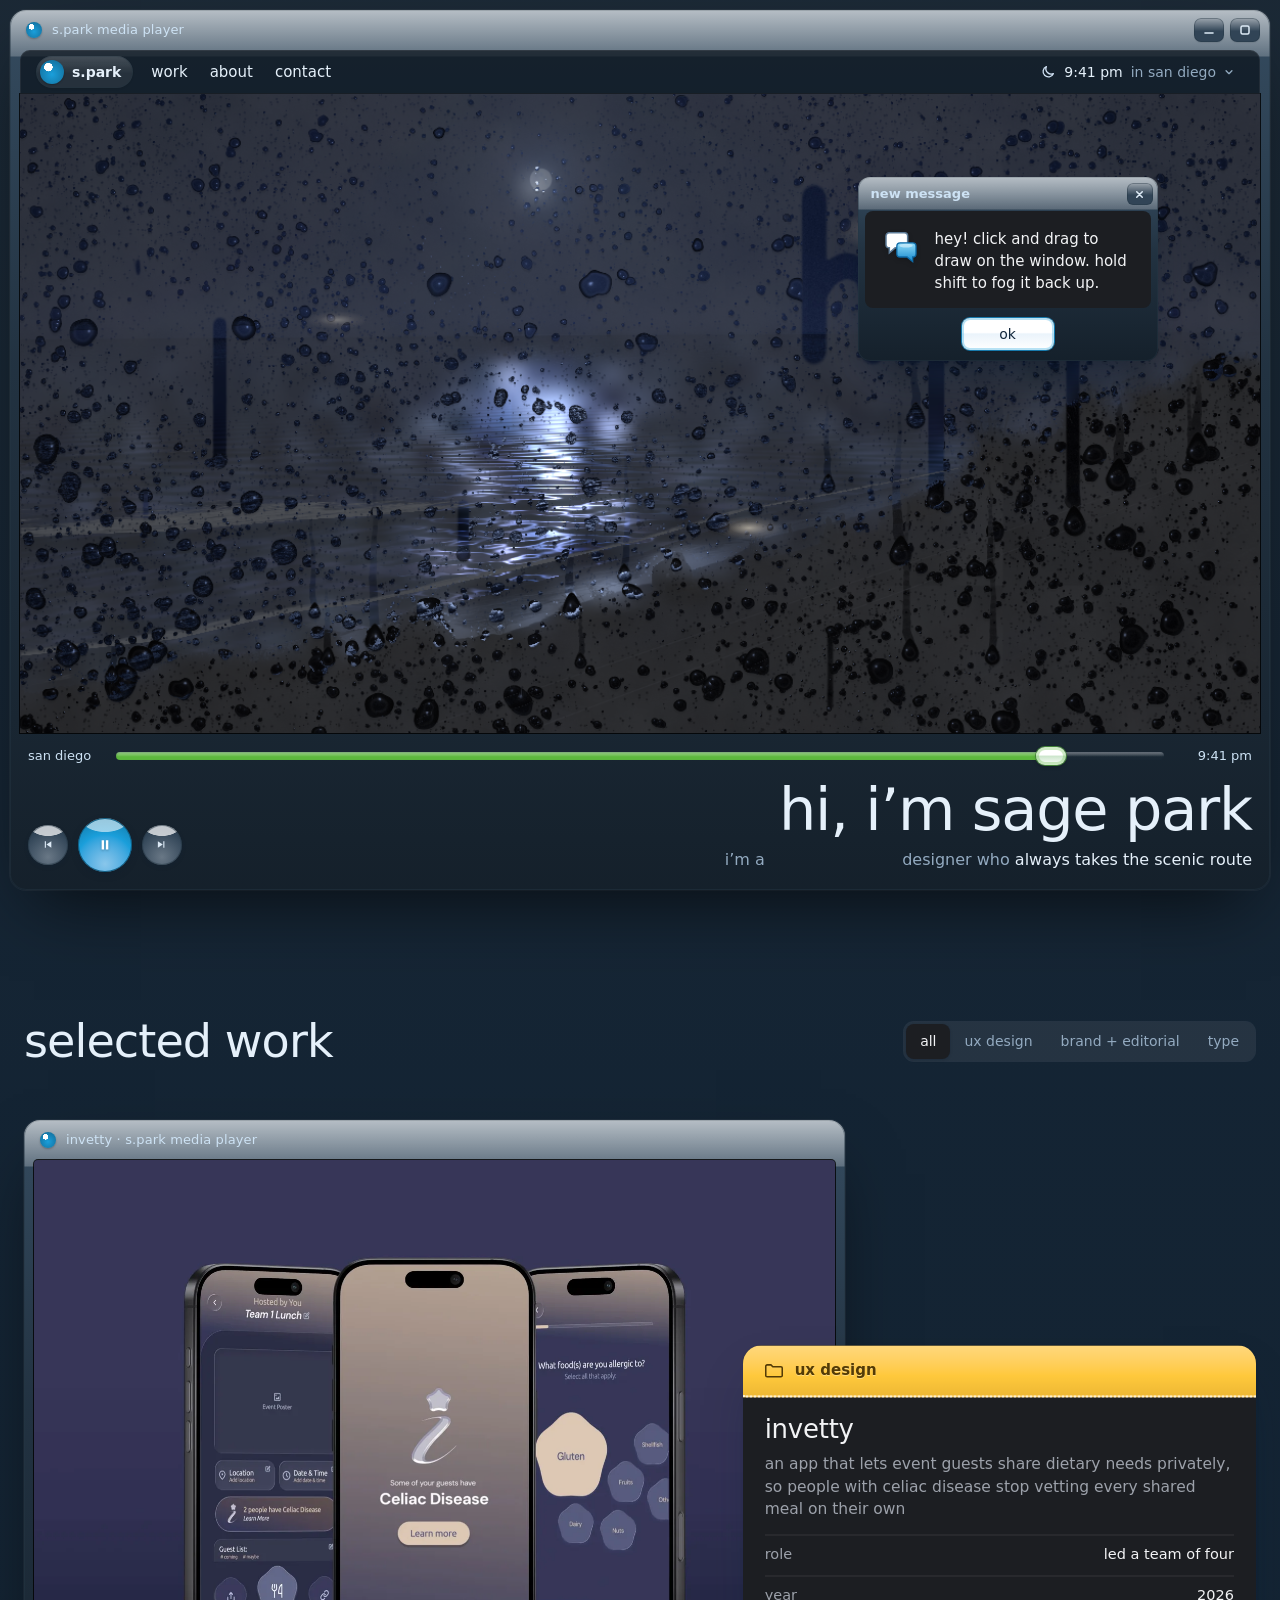
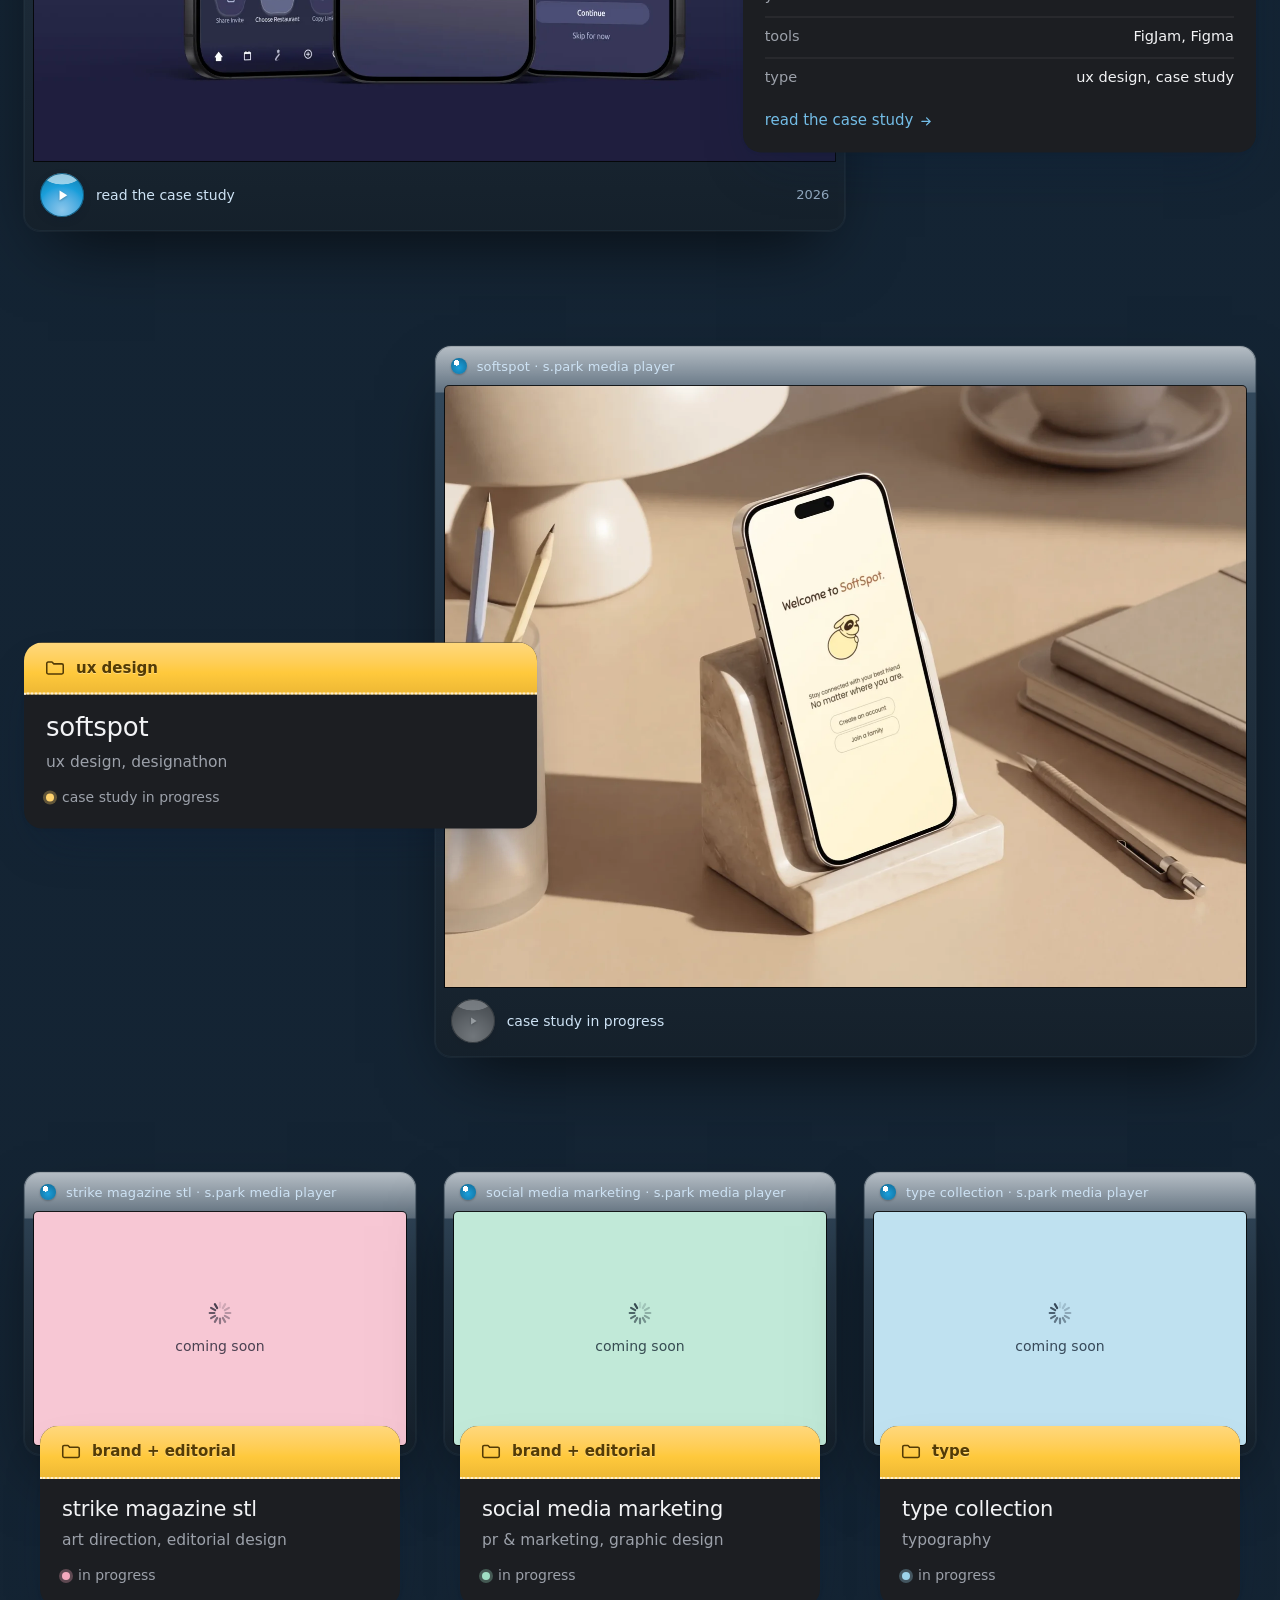
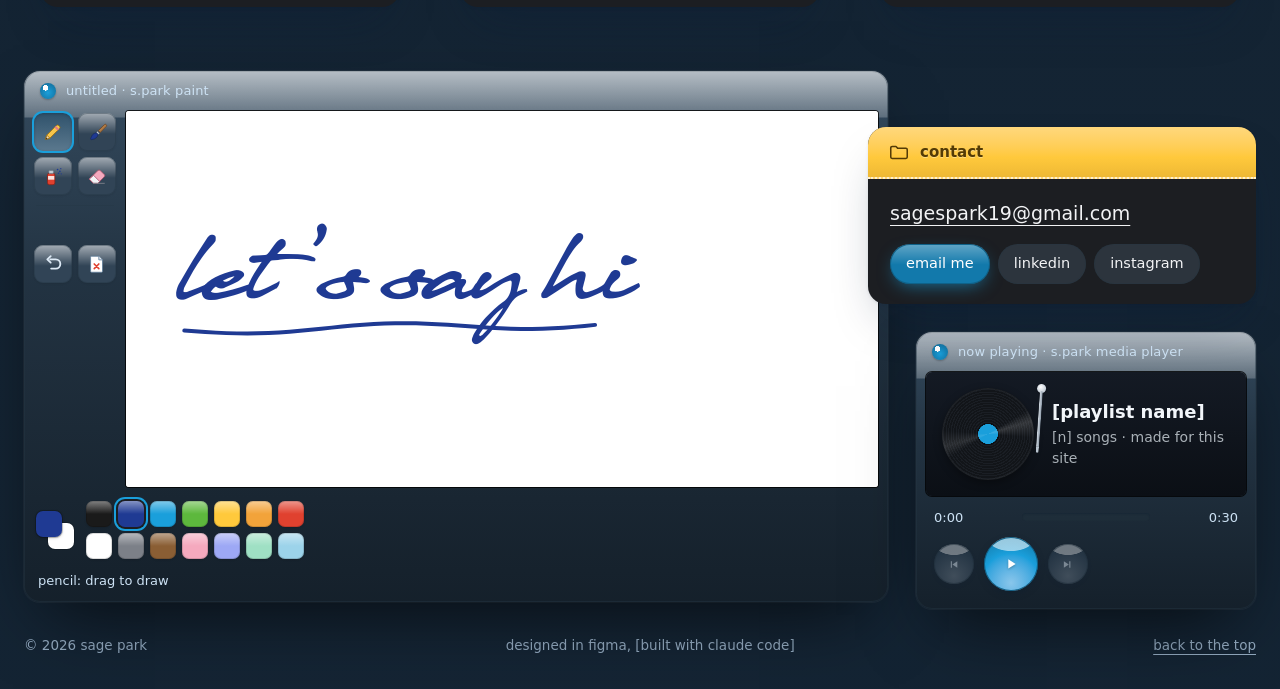
==== commit 53815e2d: "Opening: no flash of the current time before the day plays The window used to draw "now" first (dayt" ====
--- a/index.html
+++ b/index.html
@@ -8,6 +8,16 @@
 <script>
   // Apple devices get SF Pro, their system font; everything else gets Satoshi
   try { if (/Mac|iPhone|iPad|iPod/.test(navigator.platform || '') || /iPhone|iPad|Macintosh/.test(navigator.userAgent)) document.documentElement.classList.add('apple'); } catch (e) {}
+  // the opening plays the day from nine hours ago: start the window opening and the page in that light
+  // right away, so nothing shows the current time (or the wrong day or night) before it begins
+  try {
+    if (!matchMedia('(prefers-reduced-motion: reduce)').matches) {
+      var h0 = Number(new Intl.DateTimeFormat('en-US', { timeZone: 'America/Los_Angeles', hour: 'numeric', hourCycle: 'h23' }).format(new Date())) % 24;
+      var s0 = (h0 + 15) % 24;
+      document.documentElement.classList.add('opening');
+      document.documentElement.setAttribute('data-theme', s0 >= 7 && s0 < 18 ? 'day' : 'night');
+    }
+  } catch (e) {}
 </script>
 <link rel="preconnect" href="https://api.fontshare.com" crossorigin>
 <!-- Satoshi, from Fontshare (free for personal and commercial use) -->
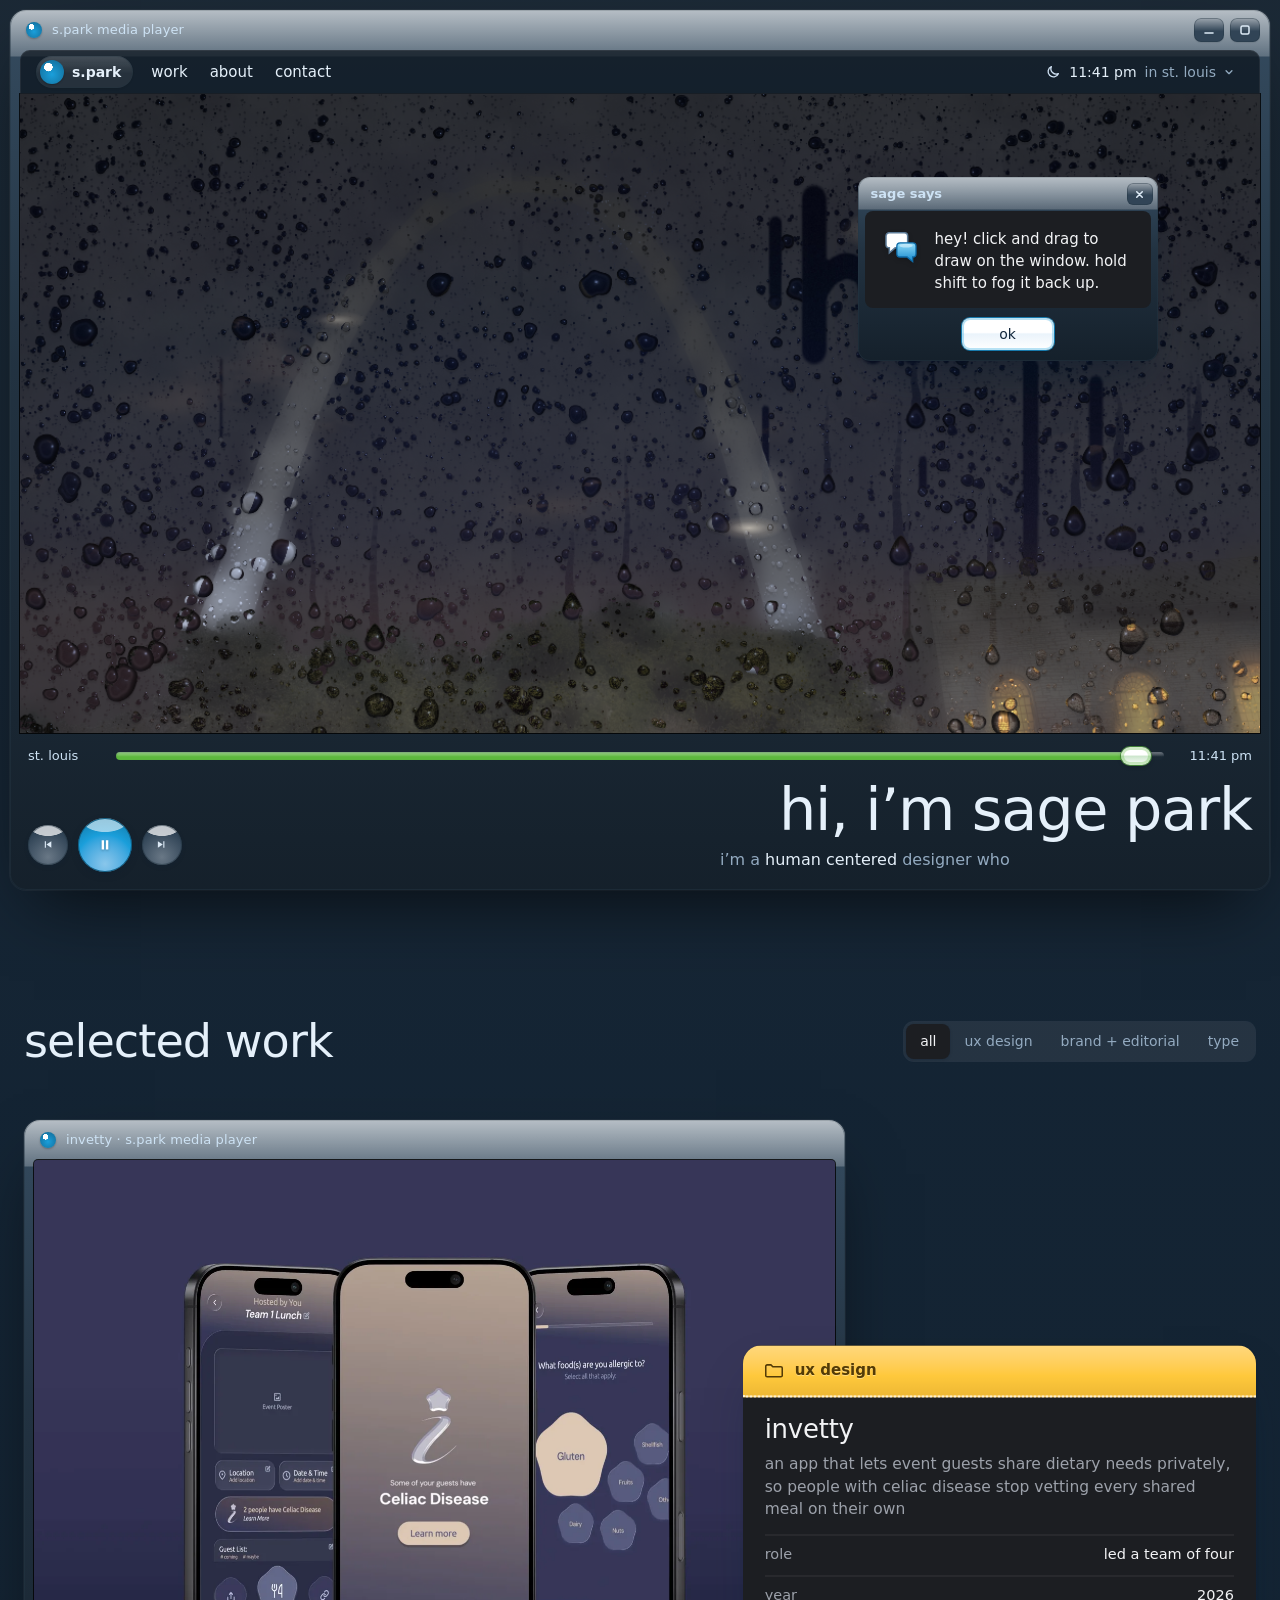
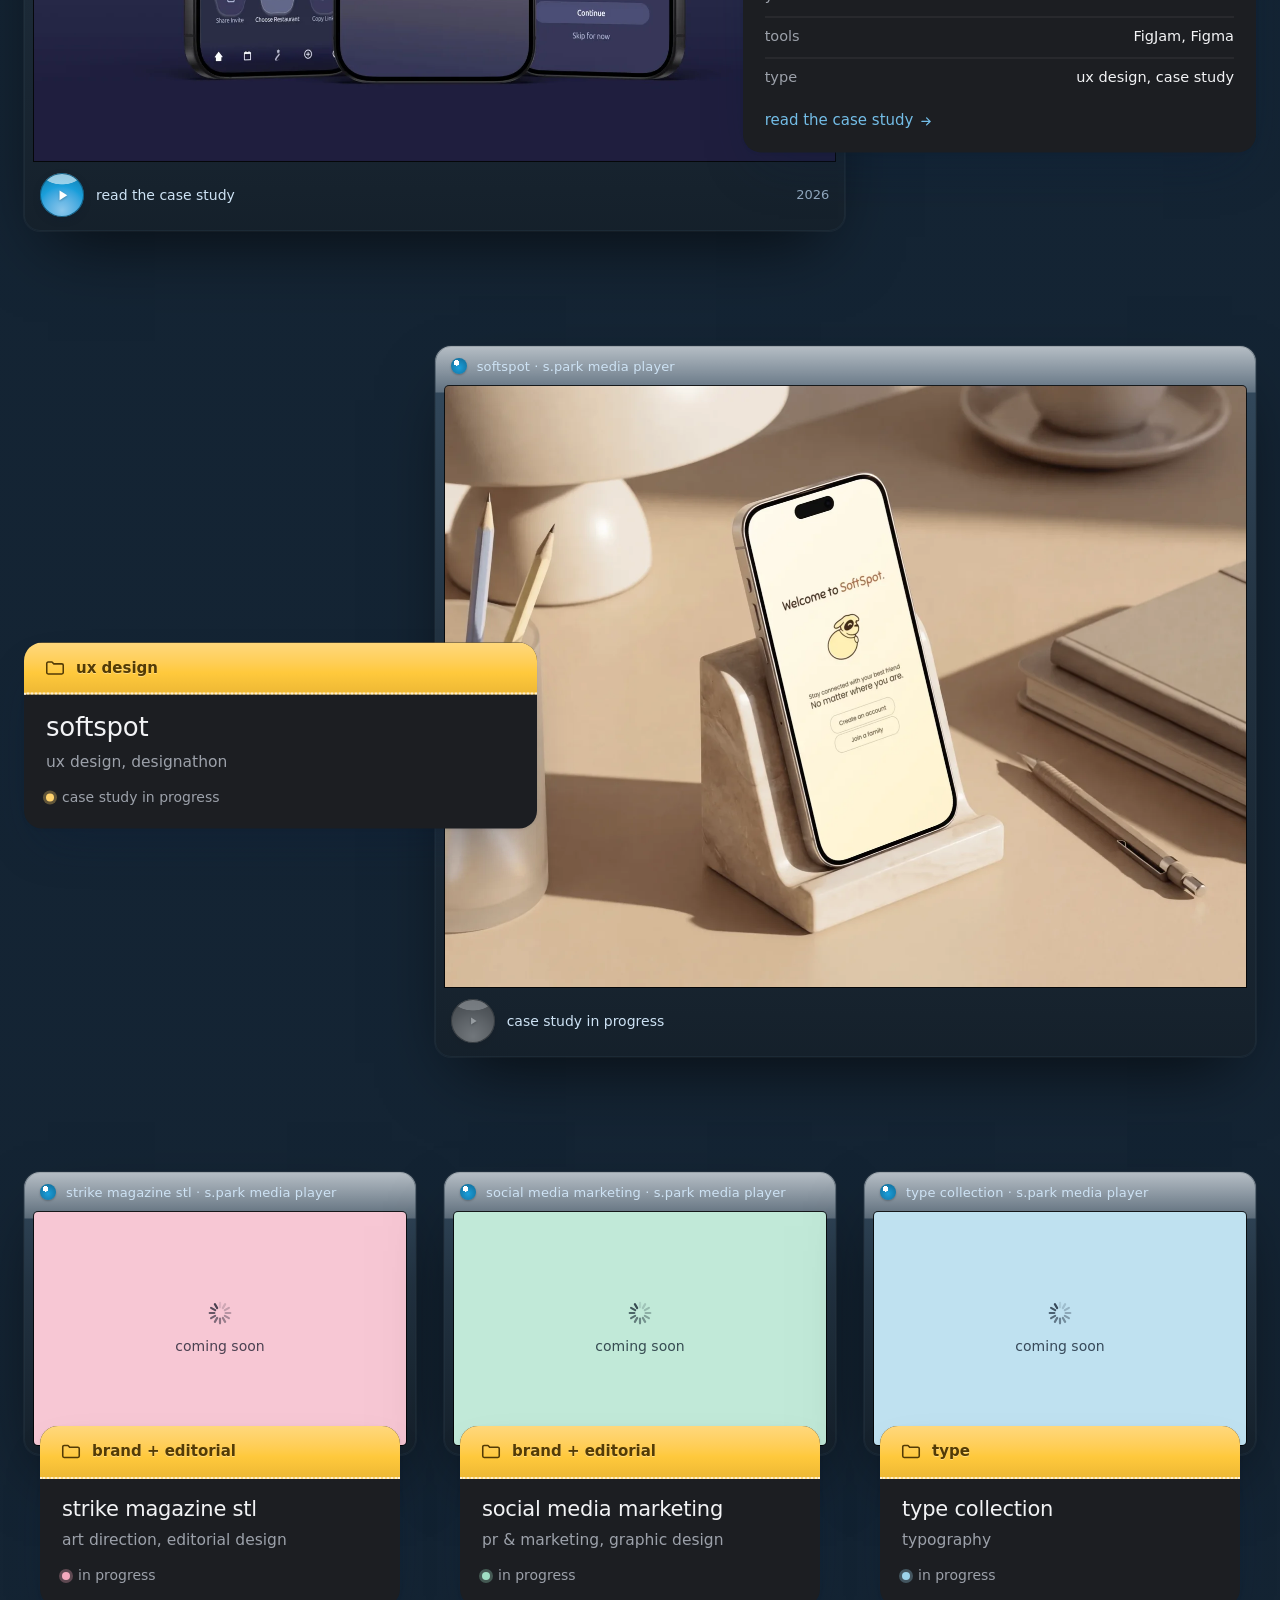
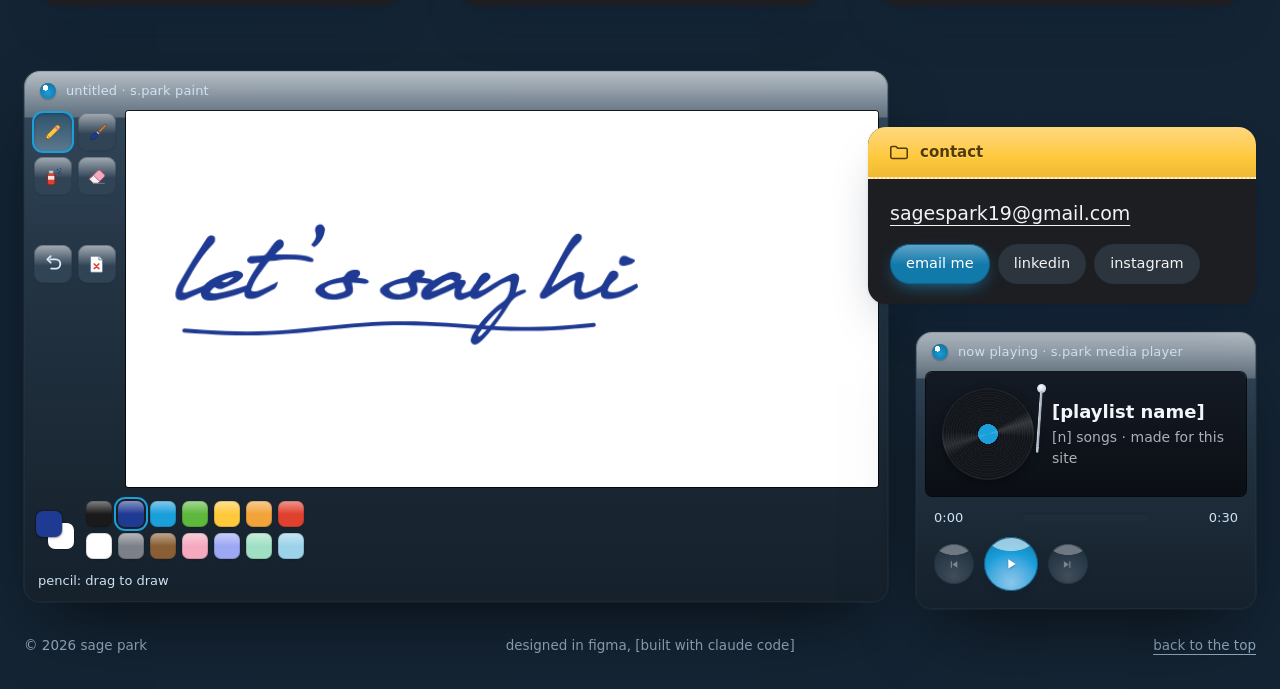
==== commit 679827de: "sage says" ====
--- a/index.html
+++ b/index.html
@@ -66,7 +66,7 @@
           <canvas class="sky-fog" aria-hidden="true"></canvas>
           <!-- the hint, as a new message on the glass; it closes with ok or the x, or once you've drawn -->
           <div class="msg later" data-note role="dialog" aria-labelledby="msg-title" aria-describedby="msg-text">
-            <div class="msg-bar"><span id="msg-title">new message</span><button class="msg-x" type="button" data-msg-close aria-label="Close the message"><svg viewBox="0 0 12 12" aria-hidden="true"><path d="M3 3l6 6M9 3 3 9" stroke="currentColor" stroke-width="1.7" stroke-linecap="round"/></svg></button></div>
+            <div class="msg-bar"><span id="msg-title">sage says </span><button class="msg-x" type="button" data-msg-close aria-label="Close the message"><svg viewBox="0 0 12 12" aria-hidden="true"><path d="M3 3l6 6M9 3 3 9" stroke="currentColor" stroke-width="1.7" stroke-linecap="round"/></svg></button></div>
             <div class="msg-body">
               <svg viewBox="0 0 24 24" aria-hidden="true"><defs><linearGradient id="msg-ch" x1="0" y1="0" x2="0" y2="1"><stop offset="0" stop-color="#8FDCFA"/><stop offset="1" stop-color="#1688CC"/></linearGradient></defs><path d="M3 5.5A2 2 0 0 1 5 3.5h9a2 2 0 0 1 2 2v5a2 2 0 0 1-2 2H8.5L5 15.5v-3A2 2 0 0 1 3 10.5z" fill="#fff" stroke="#5E7C98" stroke-width=".9"/><path d="M9.5 11.5a2 2 0 0 1 2-2H19a2 2 0 0 1 2 2V16a2 2 0 0 1-2 2v2.8L15.6 18h-4.1a2 2 0 0 1-2-2z" fill="url(#msg-ch)" stroke="#0E6AA6" stroke-width=".8"/><ellipse cx="15" cy="11.2" rx="4" ry="1.1" fill="#fff" opacity=".45"/></svg>
               <p id="msg-text">hey! <span class="for-mouse">click and drag</span><span class="for-touch">drag a finger</span> to draw on the window.<span class="for-mouse"> hold shift to fog it back up.</span></p>
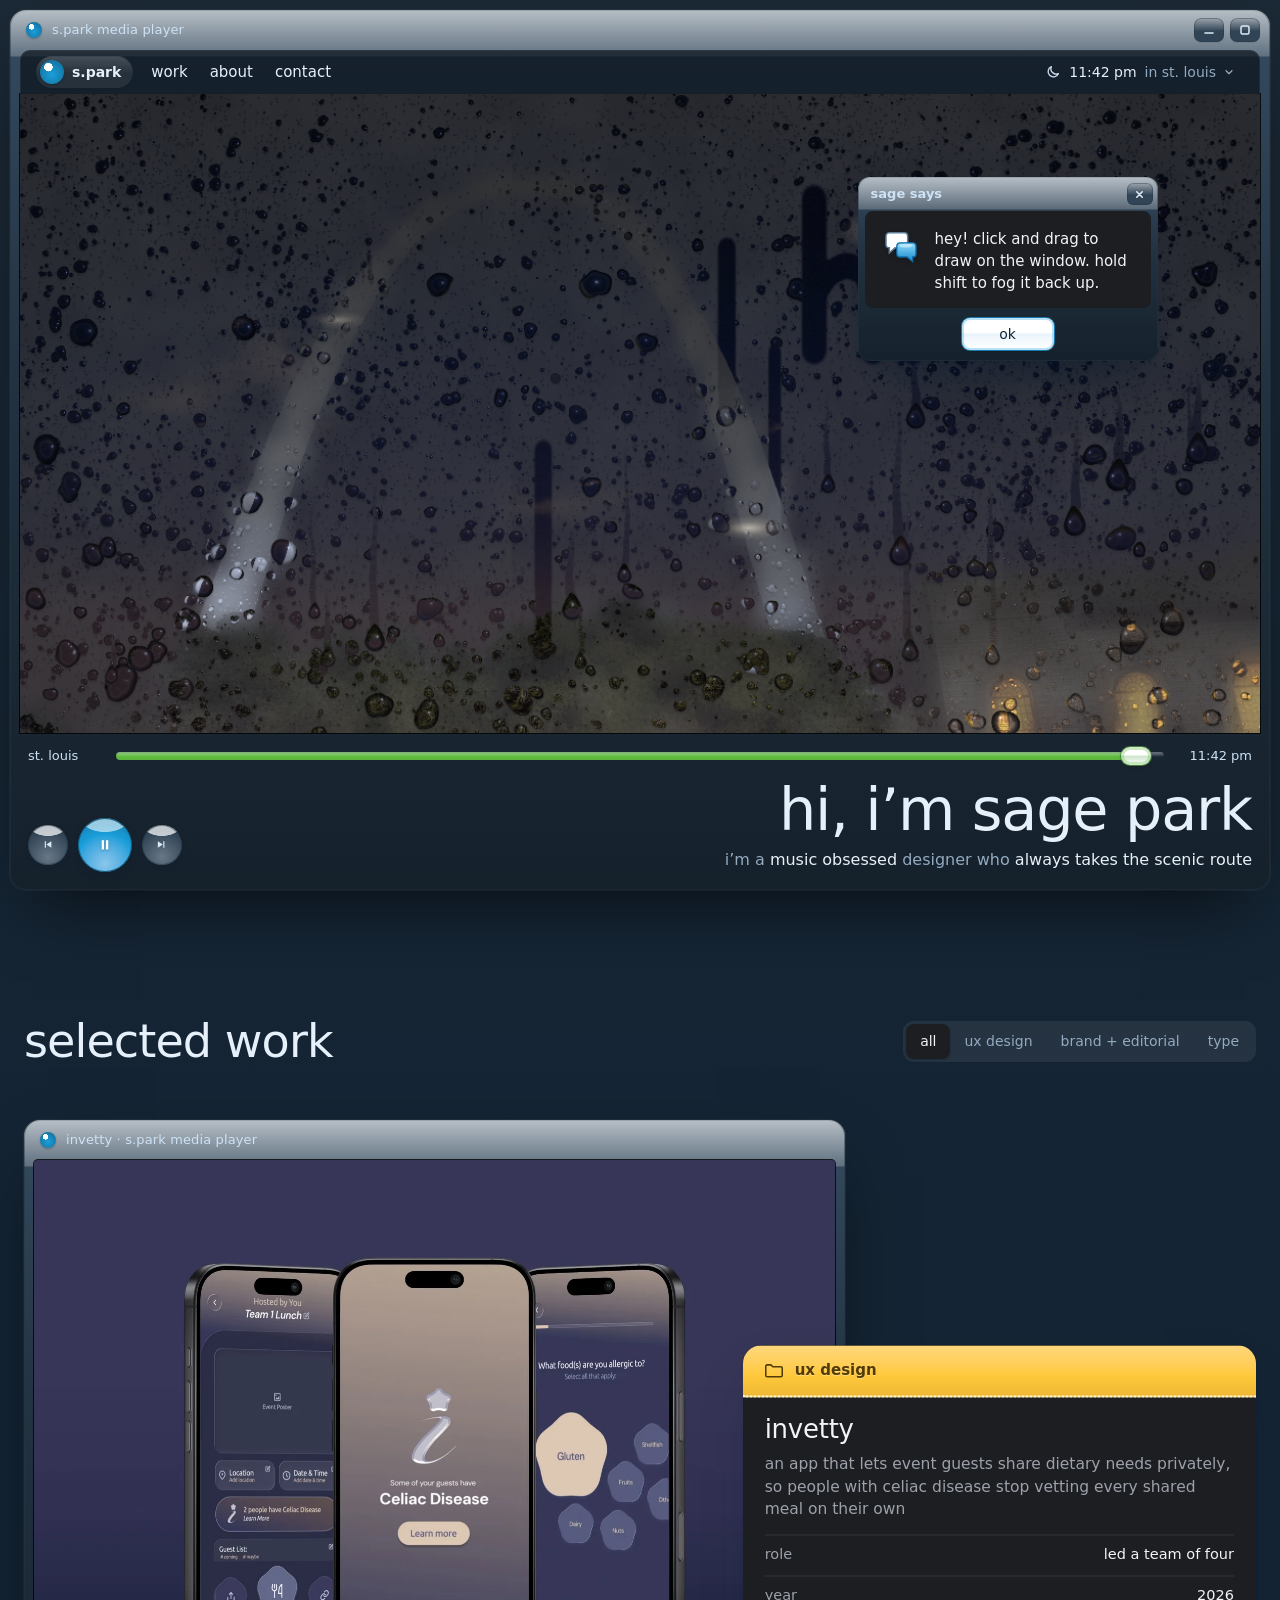
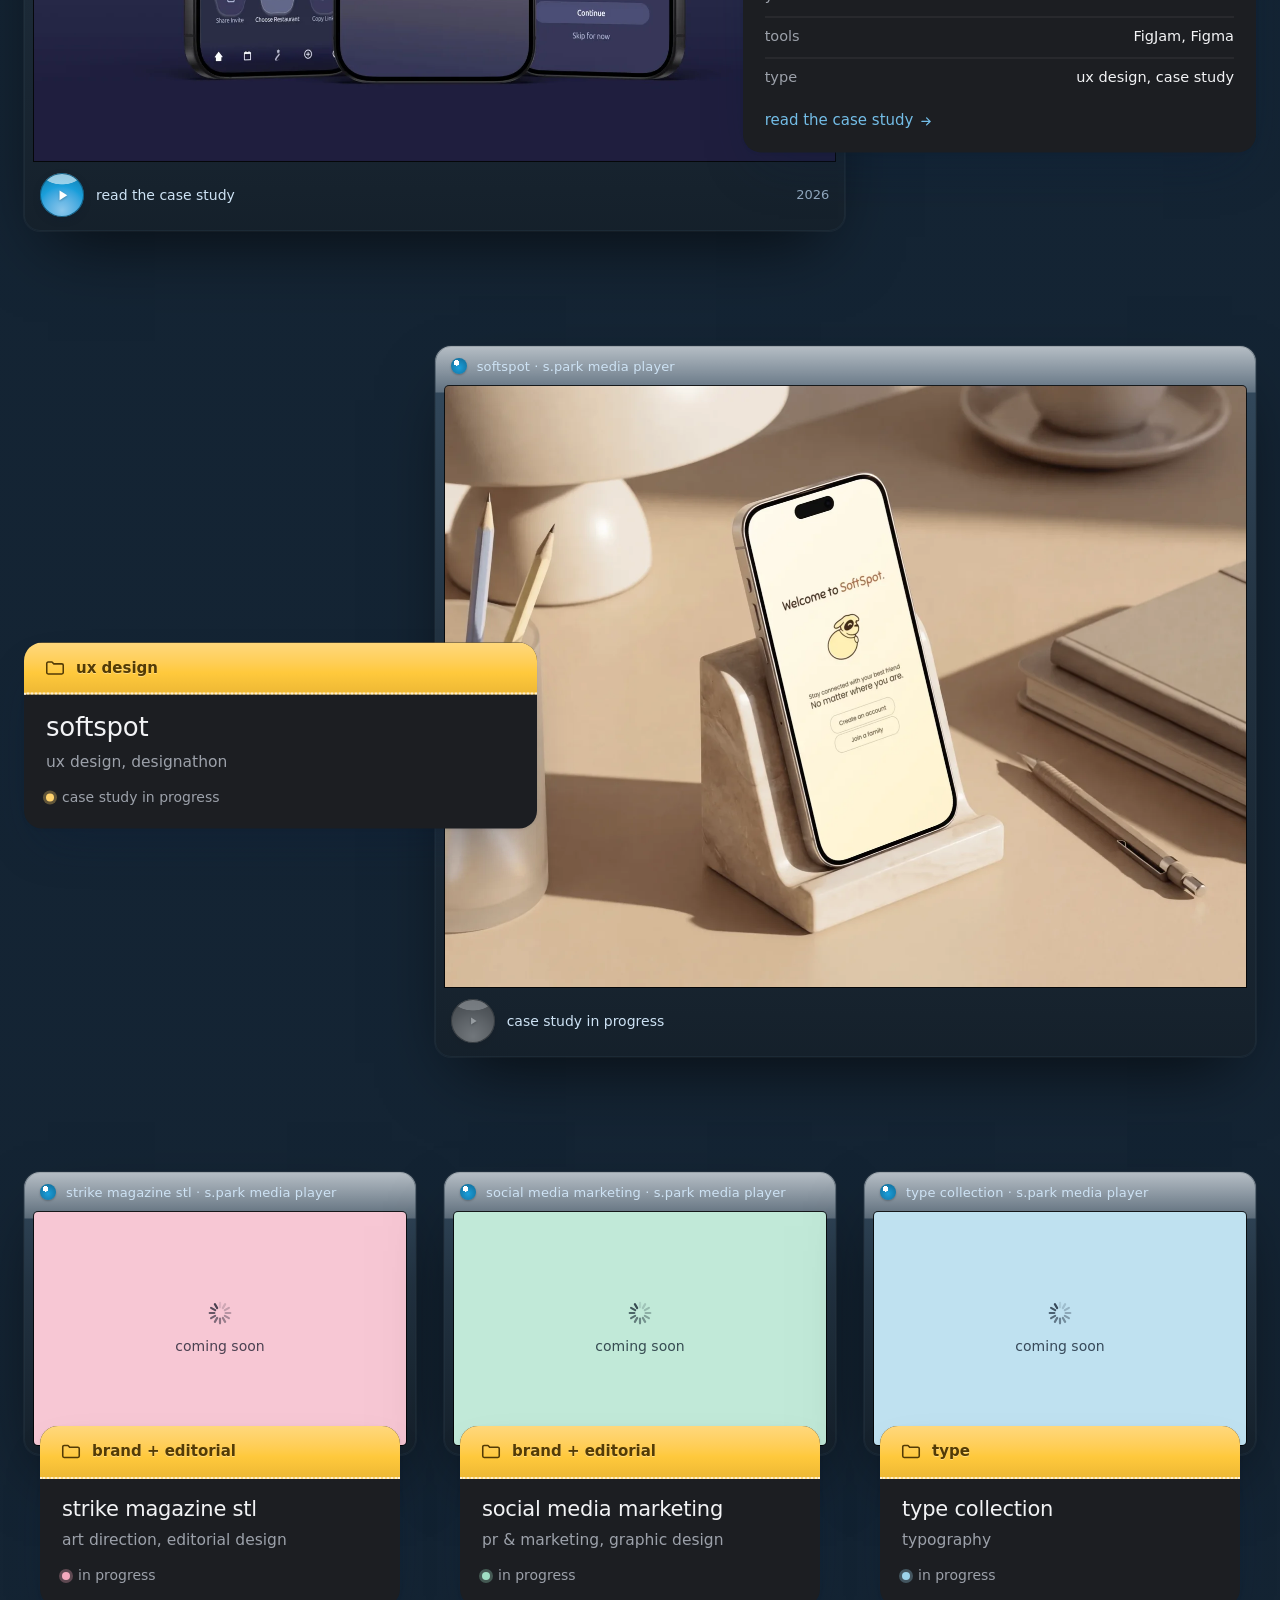
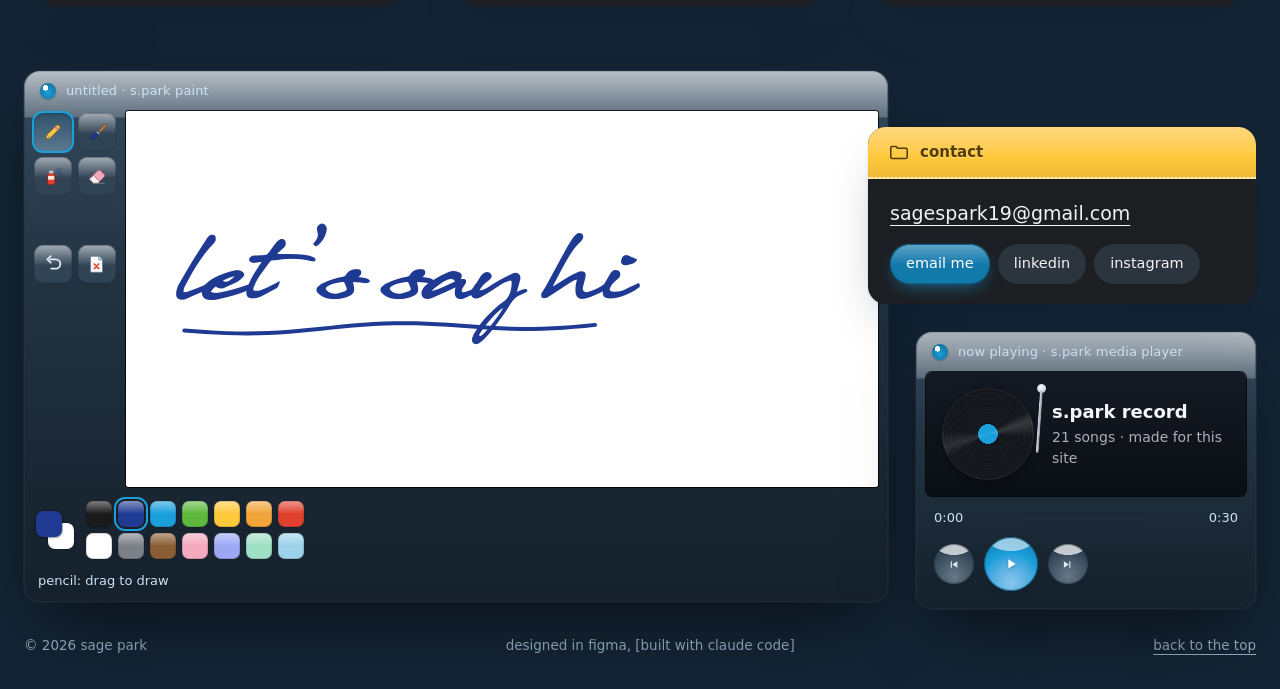
==== commit a19feba2: "Playlist: make the record player actually play - Spotify's player needs URIs (spotify:playlist:...)," ====
--- a/index.html
+++ b/index.html
@@ -230,8 +230,8 @@
           <div class="np-body">
             <div class="vinyl" aria-hidden="true"><div class="rec"></div><div class="arm"></div></div>
             <div>
-              <strong class="pl-name">[playlist name]</strong>
-              <span class="pl-sub">[n] songs · made for this site</span>
+              <strong class="pl-name">s.park record</strong>
+              <span class="pl-sub">21 songs · made for this site</span>
             </div>
           </div>
           <div class="transport" data-juke aria-label="My playlist">
--- a/css/aero.css
+++ b/css/aero.css
@@ -476,6 +476,11 @@
 .np-body{display:flex;align-items:center;gap:18px;margin:0 10px;padding:16px;border-radius:6px;background:linear-gradient(180deg,#141A24,#0B0F15);box-shadow:0 0 0 1px var(--screen-rim)}
 .np-body .vinyl{width:92px;height:92px;order:0;margin:0}
 .np-body .arm{height:70px;right:-12px}.np-body .arm::after{height:56px}
+.np-body{position:relative}
+/* Spotify's own player: invisible in the window, shown only if a browser won't start it from our button */
+.np-embed{position:absolute;inset:0;display:grid;align-items:center;padding:0 8px;opacity:0;pointer-events:none;transition:opacity .3s ease}
+.np-embed.on{opacity:1;pointer-events:auto;background:#0B0F15;border-radius:6px}
+.np-embed iframe{display:block;width:100%;height:80px;border:0;border-radius:12px}
 .np-body .pl-name{color:#F2F6FA}.np-body .pl-sub{color:rgba(235,243,250,.7)}
 .np .transport .deck{margin-top:10px}
 @media (max-width:900px){.hi-grid{grid-template-columns:1fr}.hi-memo{margin:0}.paper{aspect-ratio:4/3}.paint-body{grid-template-columns:1fr}.tools{grid-template-columns:repeat(8,38px);grid-auto-flow:row;overflow-x:auto}.tools .gap{display:none}.swatches-row{grid-template-columns:repeat(7,1fr);flex:1}}
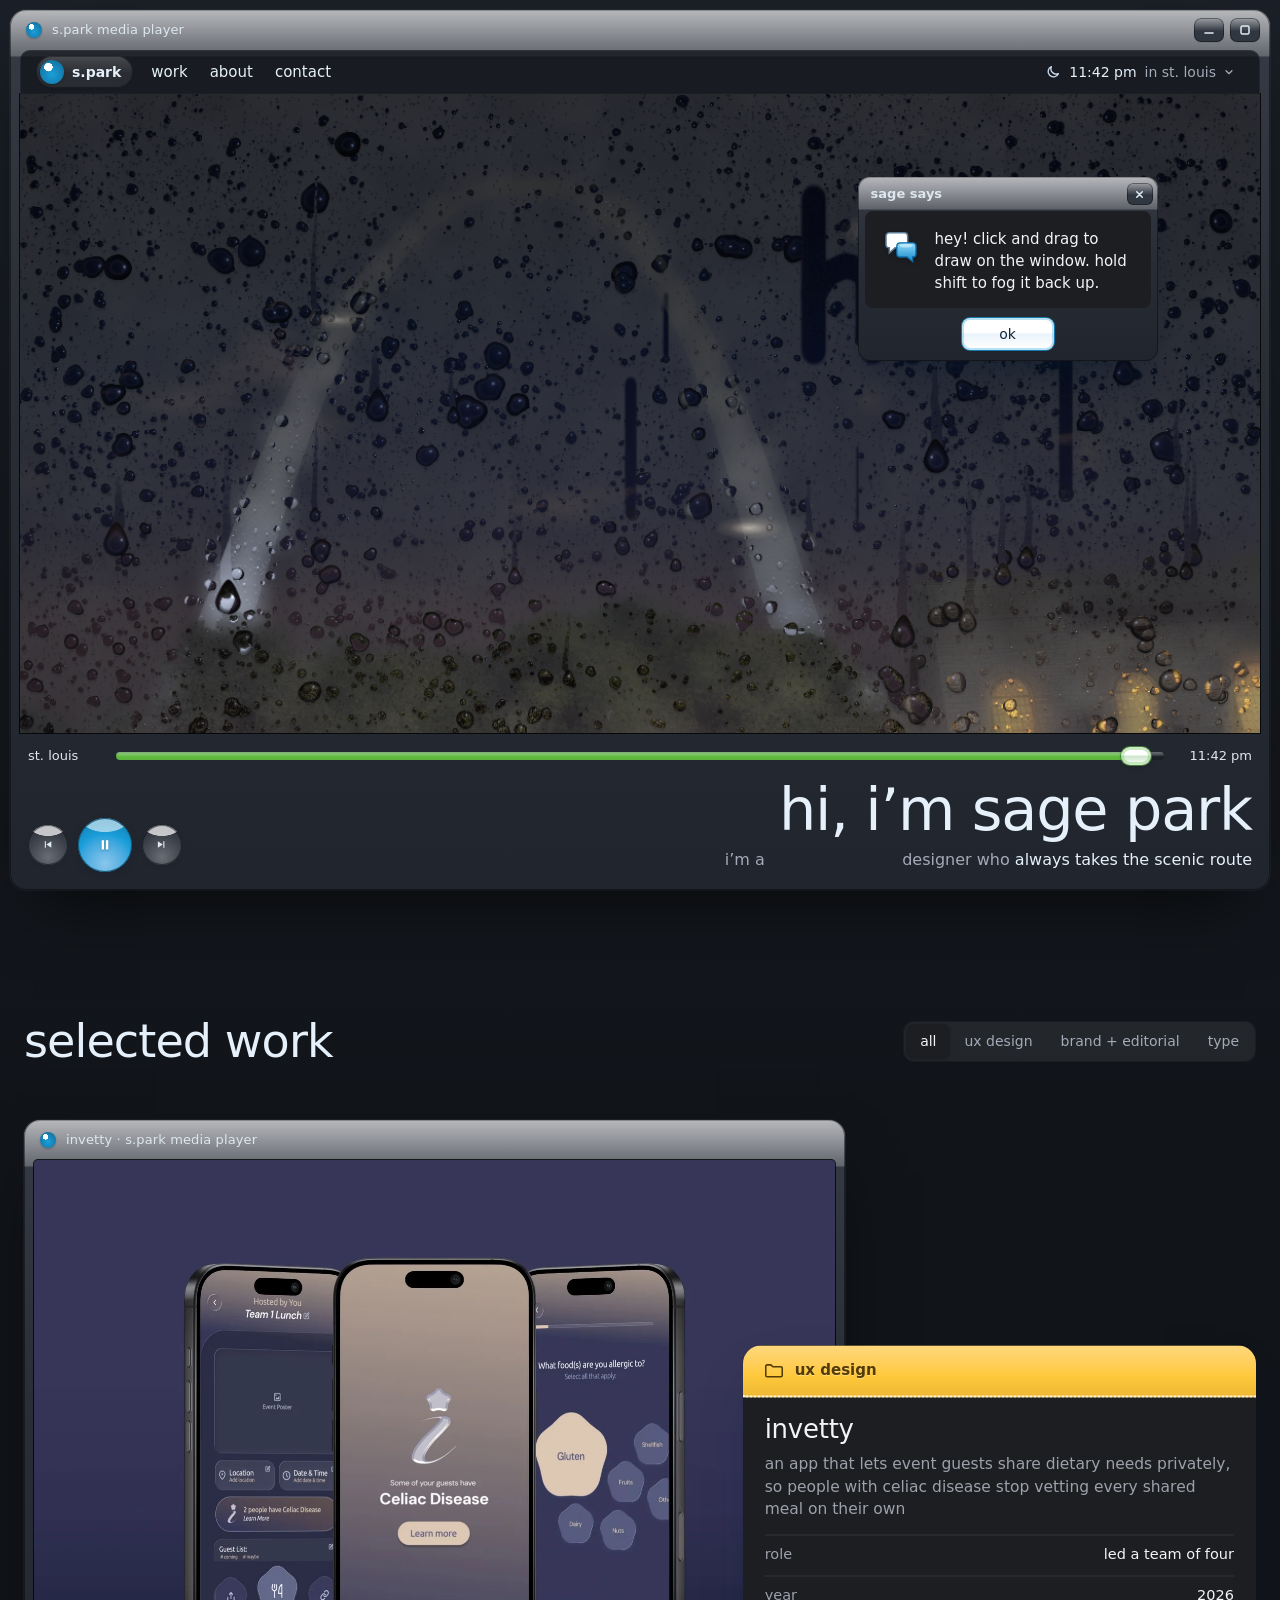
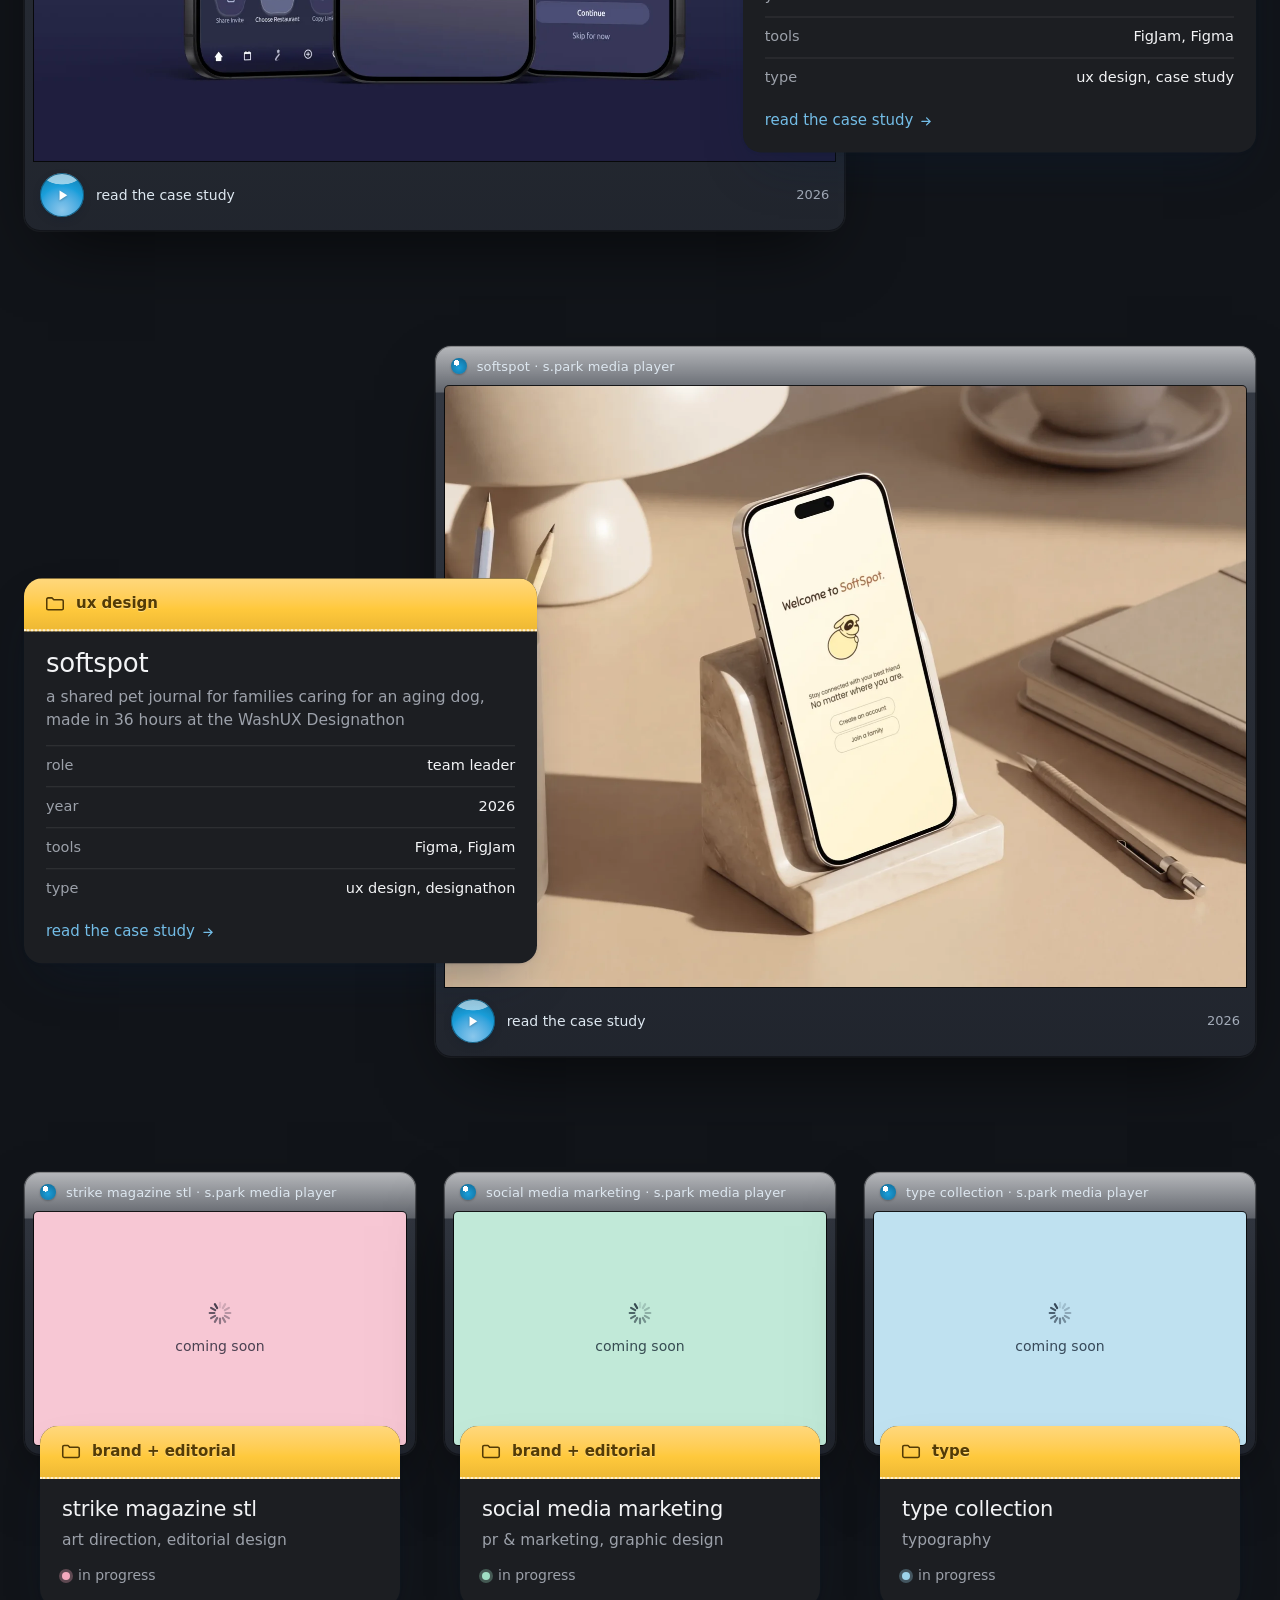
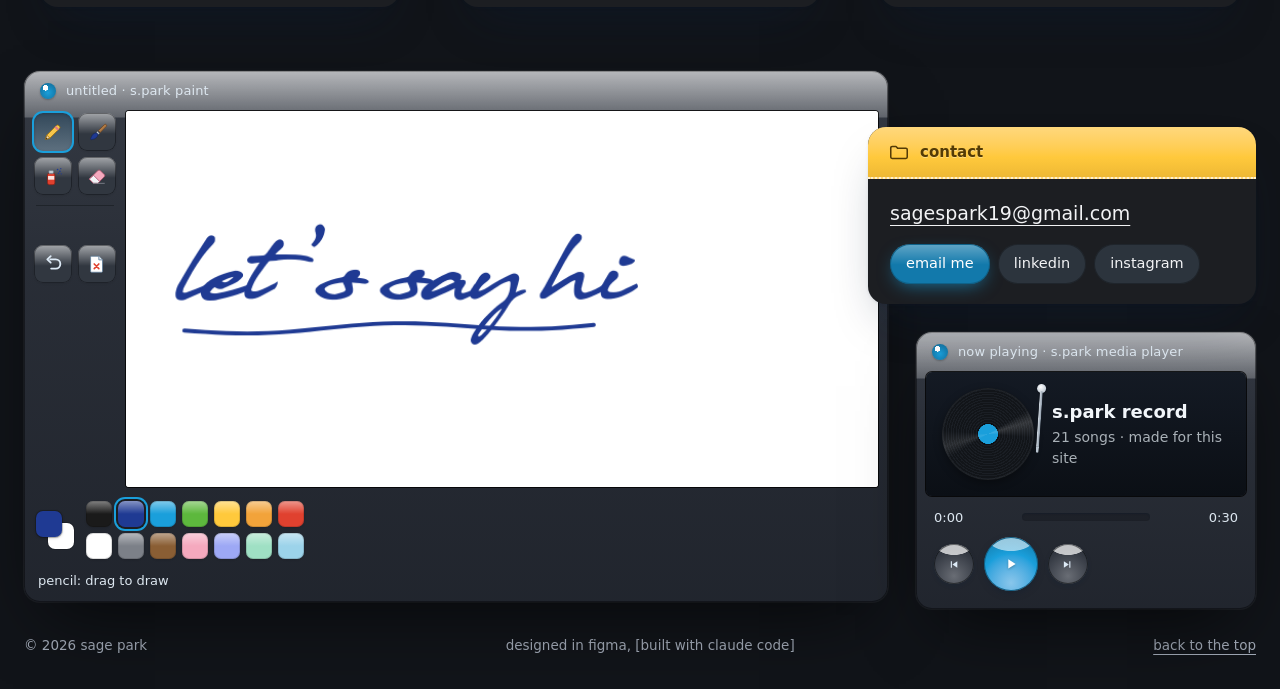
==== commit 7e33e737: "softspot case study; slate for night - softspot.html: a stopwatch through the 36 hours of the WashUX" ====
--- a/index.html
+++ b/index.html
@@ -134,17 +134,18 @@
       </article>
 
       <article class="proj" data-cat="ux" style="--led: #FFD36E">
-        <div class="mini chrome">
+        <a class="mini chrome" href="softspot.html">
           <div class="titlebar"><span class="app-orb" aria-hidden="true"></span><span class="t">softspot · s.park media player</span></div>
           <div class="mini-screen"><img src="img/softspot-cover.webp" alt="The softspot welcome screen on a phone in a stone stand on a desk" width="1600" height="1200"></div>
-          <div class="mini-bar"><button class="orb big" type="button" disabled aria-label="Case study in progress"><svg viewBox="0 0 24 24" fill="currentColor" aria-hidden="true"><path d="M8 5v14l11-7z"/></svg></button><span class="go">case study in progress</span></div>
-        </div>
+          <div class="mini-bar"><span class="orb big" aria-hidden="true"><svg viewBox="0 0 24 24" fill="currentColor"><path d="M8 5v14l11-7z"/></svg></span><span class="go">read the case study</span><span class="meta">2026</span></div>
+        </a>
         <div class="memo">
           <div class="memo-head"><svg viewBox="0 0 24 24" fill="none" stroke="currentColor" stroke-width="1.7" stroke-linejoin="round" aria-hidden="true"><path d="M3 7.5A1.5 1.5 0 0 1 4.5 6h4.2l2 2h8.8A1.5 1.5 0 0 1 21 9.5v8A1.5 1.5 0 0 1 19.5 19h-15A1.5 1.5 0 0 1 3 17.5z"/></svg>ux design</div>
           <div class="memo-body">
             <h3>softspot</h3>
-            <p>ux design, designathon</p>
-            <span class="status">case study in progress</span>
+            <p>a shared pet journal for families caring for an aging dog, made in 36 hours at the WashUX Designathon</p>
+            <dl><dt>role</dt><dd>team leader</dd><dt>year</dt><dd>2026</dd><dt>tools</dt><dd>Figma, FigJam</dd><dt>type</dt><dd>ux design, designathon</dd></dl>
+            <a class="read" href="softspot.html">read the case study <svg width="14" height="14" viewBox="0 0 24 24" fill="none" stroke="currentColor" stroke-width="2.2" stroke-linecap="round" aria-hidden="true"><path d="M5 12h14M13 6l6 6-6 6"/></svg></a>
           </div>
         </div>
       </article>
@@ -271,7 +272,7 @@
   window.SPMenu = [
     { label: 'work', key: 'w', icon: 'folder', sub: [
       { label: 'invetty', icon: 'img:img/invetty-logo.webp', href: 'invetty.html', note: 'case study' },
-      { label: 'softspot', icon: 'img:img/softspot-cover.webp', disabled: true, note: 'in progress' },
+      { label: 'softspot', icon: 'img:img/softspot/icon.webp', href: 'softspot.html', note: 'case study' },
       { label: 'strike magazine stl', icon: 'folder-dim', disabled: true, note: 'coming soon' },
       { label: 'social media marketing', icon: 'folder-dim', disabled: true, note: 'coming soon' },
       { label: 'type collection', icon: 'folder-dim', disabled: true, note: 'coming soon' },
--- a/css/aero.css
+++ b/css/aero.css
@@ -16,6 +16,9 @@
   --accent-ink: color-mix(in oklab, var(--accent) 66%, #021B30);
   --accent-fill: color-mix(in oklab, var(--accent) 74%, #021B30);
   --ground-pick: #BFE2F7;
+  /* the page at night: top of the page, then the rest */
+  --night-top: #1B1F27;
+  --night-bot: #111419;
 
   --gloss: .75;         /* how shiny the chrome is, 0 to 1 */
   --r: 16px;            /* window corners */
@@ -52,22 +55,23 @@
 :root.apple { --sans: -apple-system, BlinkMacSystemFont, 'SF Pro Text', 'SF Pro Display', 'Satoshi', 'Segoe UI', system-ui, sans-serif; --display: -apple-system, BlinkMacSystemFont, 'SF Pro Display', 'Satoshi', 'Segoe UI', system-ui, sans-serif; }
 :root[data-theme="night"] {
   color-scheme: dark;
-  --ground-top: color-mix(in oklab, var(--ground-pick) 14%, #07111C);
-  --ground-bot: color-mix(in oklab, var(--ground-pick) 6%, #0B1A29);
+  --ground-top: var(--night-top);
+  --ground-bot: var(--night-bot);
   --ink: #E5F0FA;
-  --ink-2: #93AAC0;
-  --ink-on-chrome: color-mix(in oklab, var(--tint) 30%, #E8F1F9);
-  --chrome-1: color-mix(in oklab, var(--tint) 26%, #1A2836);
-  --chrome-2: color-mix(in oklab, var(--tint) 16%, #111C27);
-  --chrome-3: color-mix(in oklab, var(--tint) 10%, #0A121A);
-  --chrome-edge: color-mix(in oklab, var(--tint) 30%, #03070B);
-  --chrome-hi: rgba(255, 255, 255, .28);
-  --menu: rgba(10, 18, 27, .72);
+  --ink-2: #A3ABB8;
+  /* the window frames at night are made from the night background, a little lighter */
+  --ink-on-chrome: color-mix(in oklab, var(--tint) 12%, #E8ECF1);
+  --chrome-1: color-mix(in oklab, var(--night-top), #7A8290 30%);
+  --chrome-2: color-mix(in oklab, var(--night-top), #7A8290 16%);
+  --chrome-3: color-mix(in oklab, var(--night-top), #7A8290 7%);
+  --chrome-edge: color-mix(in oklab, var(--night-bot), #000 45%);
+  --chrome-hi: rgba(255, 255, 255, .22);
+  --menu: color-mix(in oklab, var(--night-bot) 78%, transparent);
   --paper: #1C1E22;
   --paper-ink: #F2F3F5;
   --paper-2: #9CA1AA;
   --rule: rgba(255, 255, 255, .1);
-  --orb: color-mix(in oklab, var(--tint) 22%, #1A2633);
+  --orb: color-mix(in oklab, var(--night-top), #7A8290 26%);
   --orb-ink: #DDEAF6;
   --shadow: 0 30px 70px -24px rgba(0, 0, 0, .7), 0 0 0 1px rgba(255, 255, 255, .05);
   --accent-ink: color-mix(in oklab, var(--accent) 70%, white);
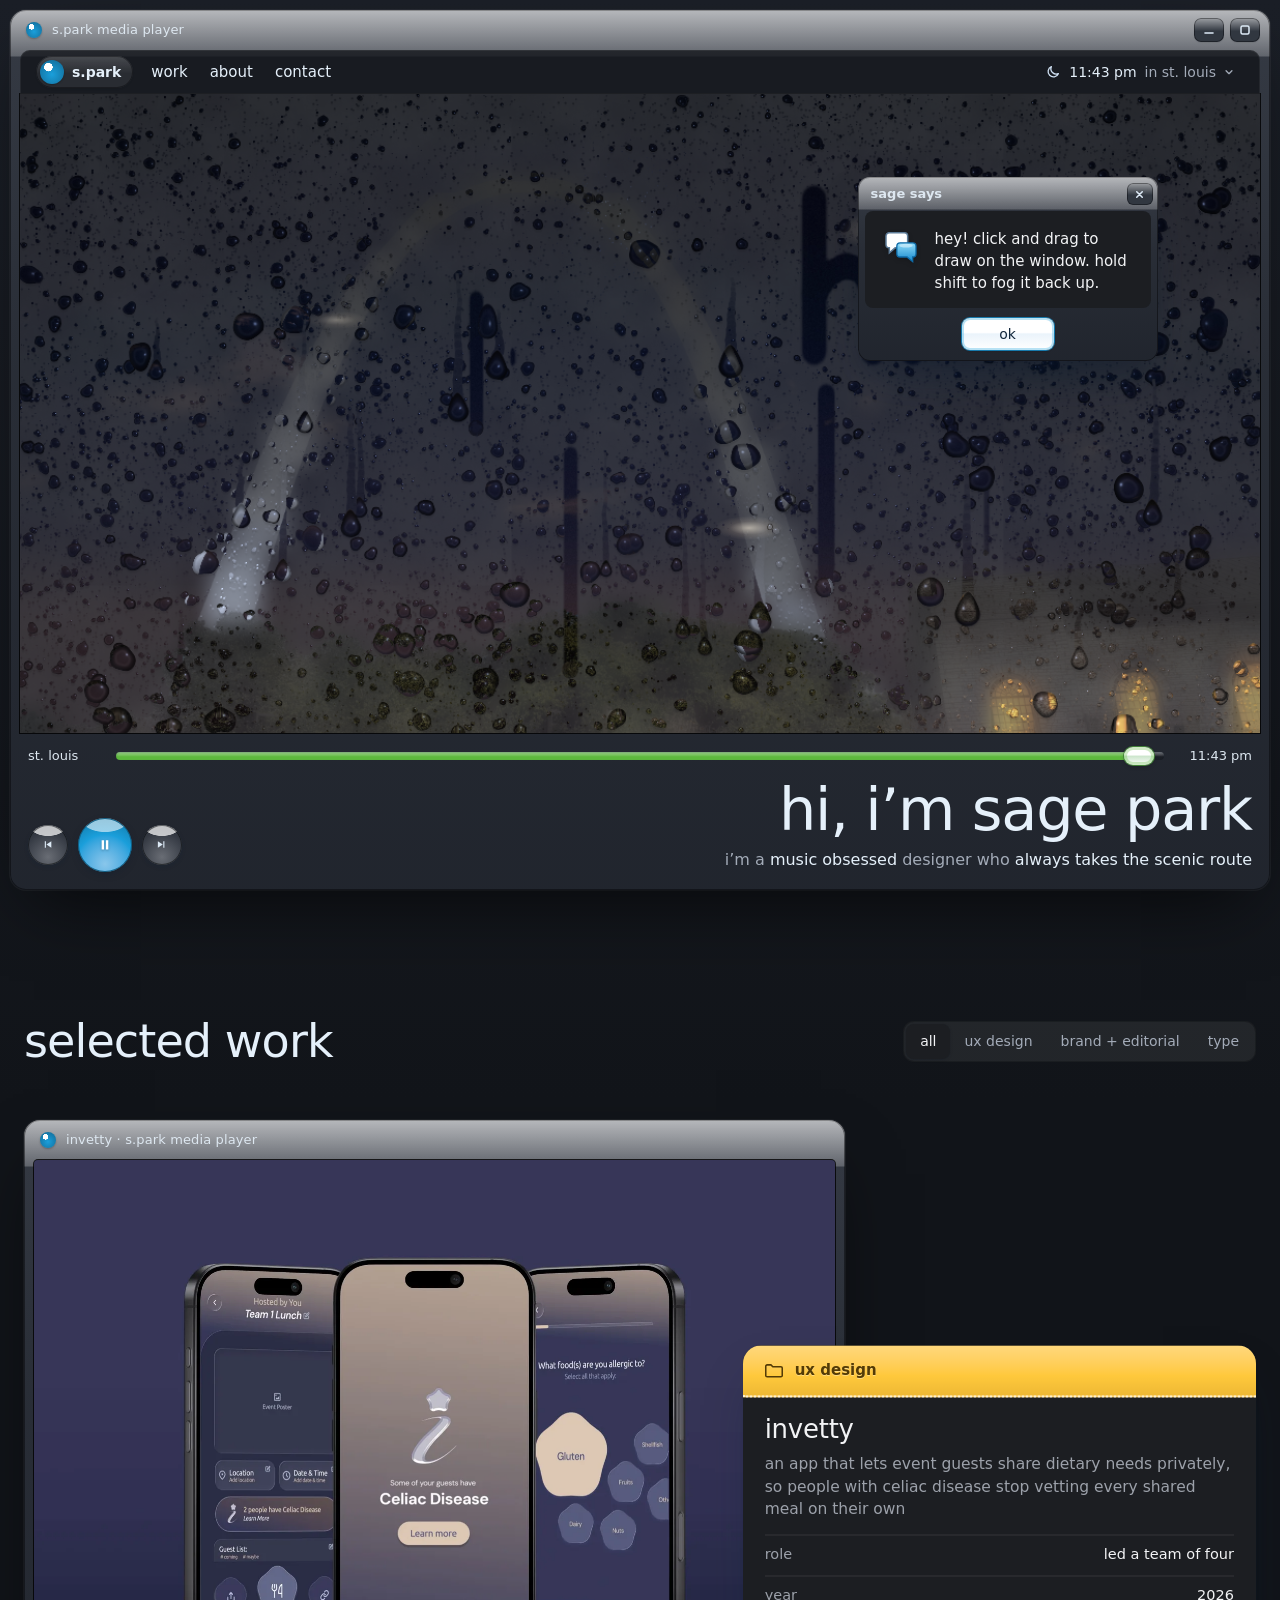
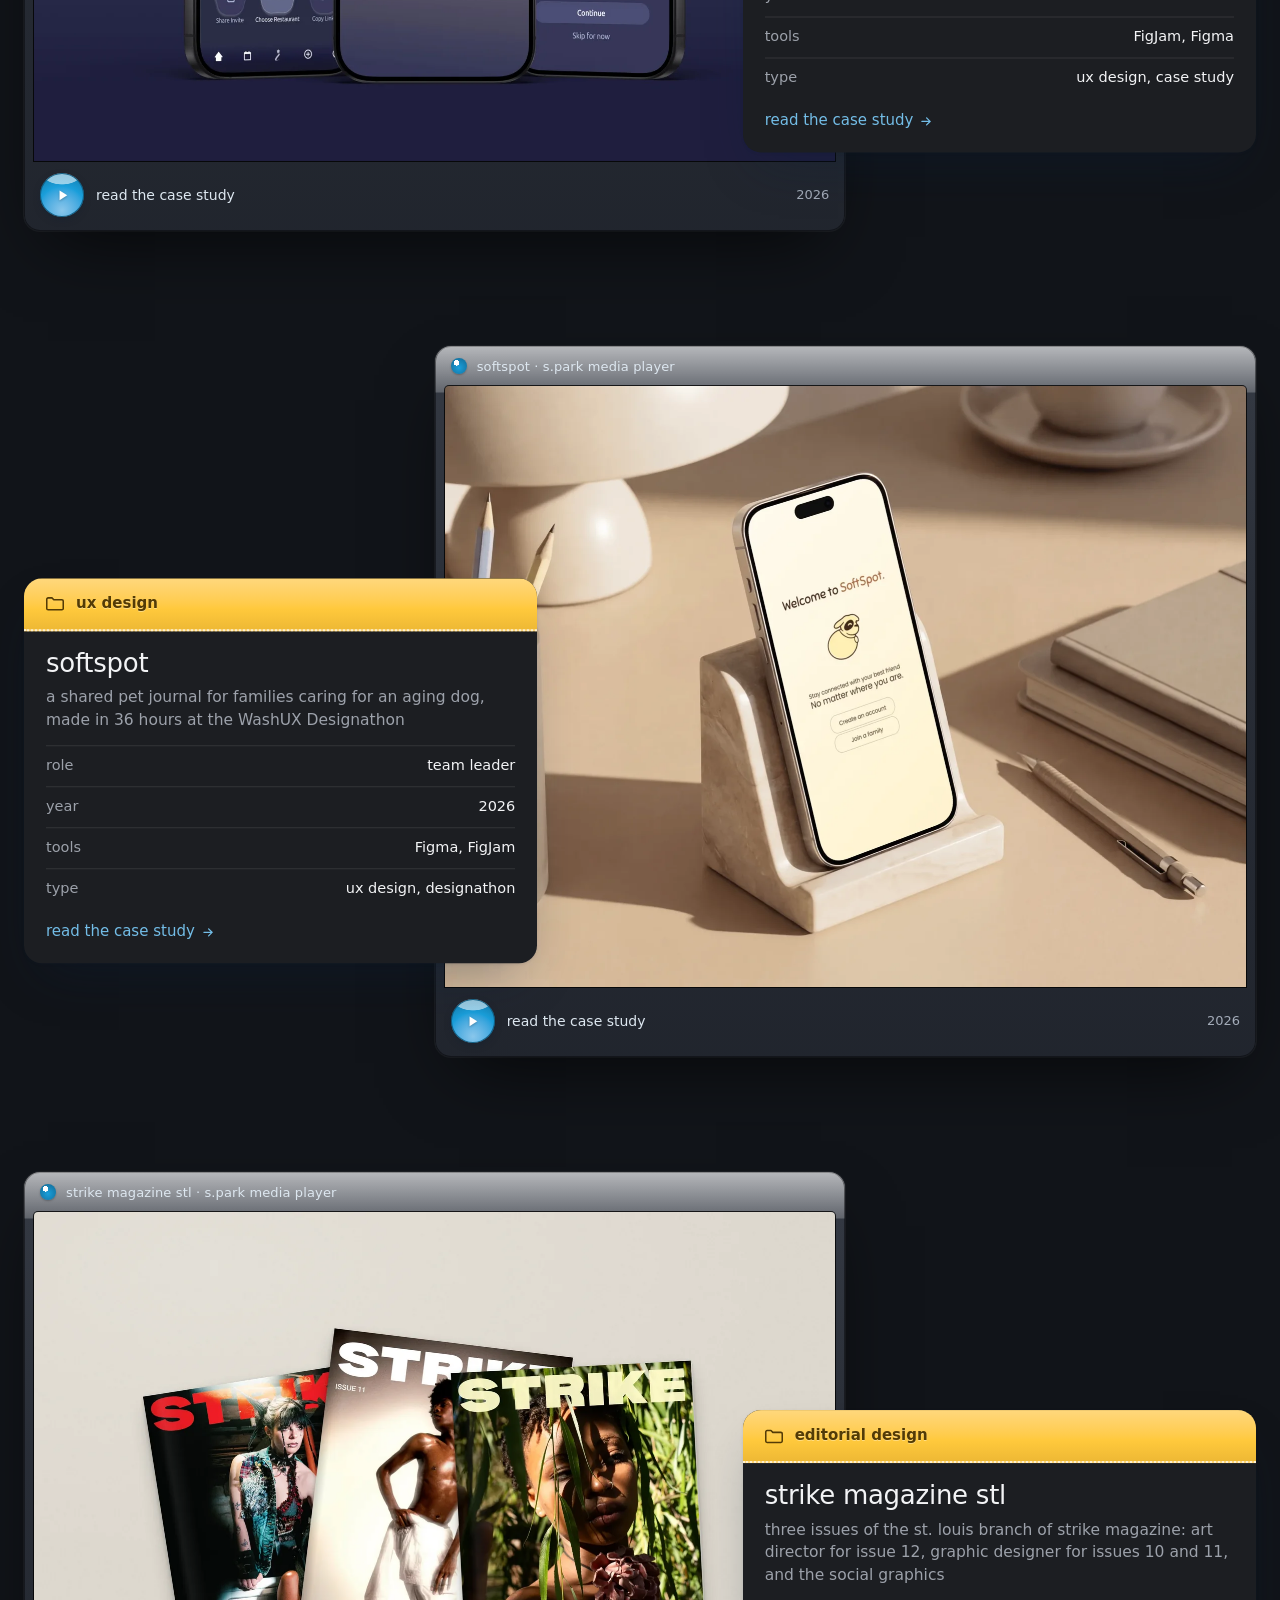
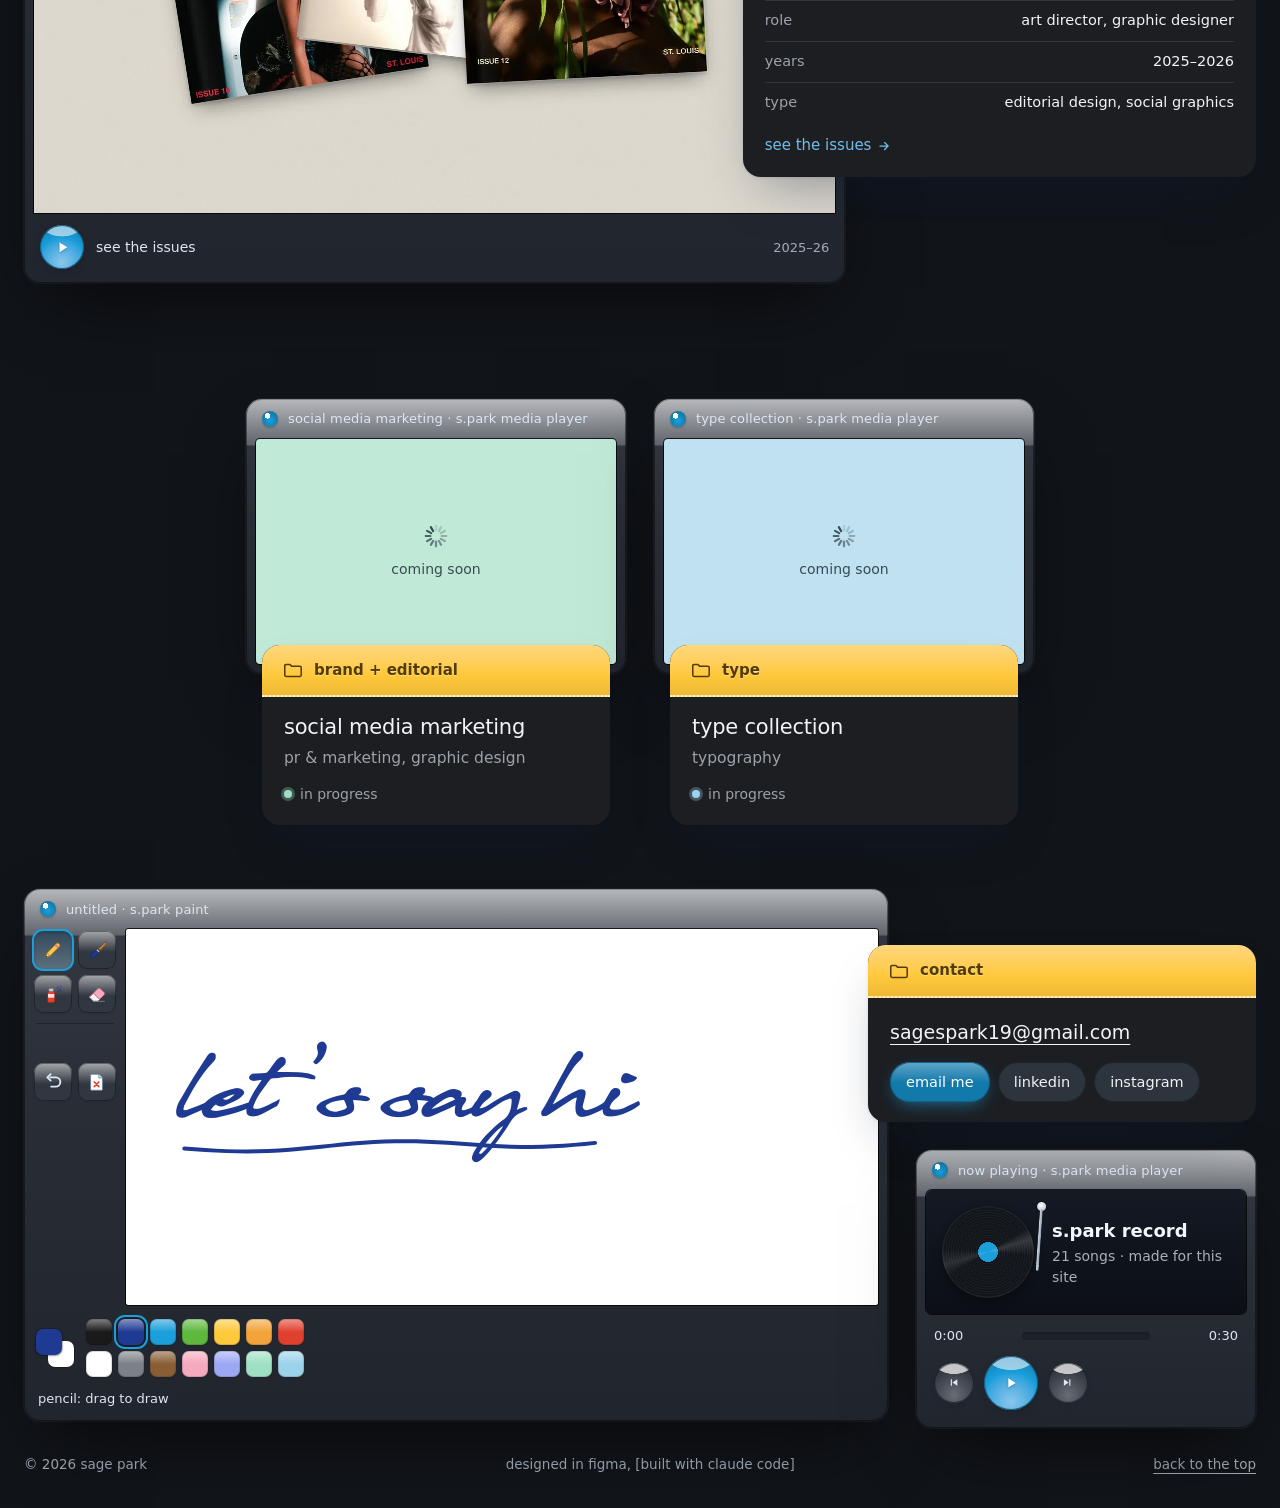
==== commit 8d726ccb: "strike magazine stl page - the top: the covers of issues 10, 11 and 12 drop onto a table, one photo " ====
--- a/index.html
+++ b/index.html
@@ -150,23 +150,25 @@
         </div>
       </article>
 
+      <article class="proj" data-cat="brand" style="--led: #F5A9BE">
+        <a class="mini chrome" href="strike.html">
+          <div class="titlebar"><span class="app-orb" aria-hidden="true"></span><span class="t">strike magazine stl · s.park media player</span></div>
+          <div class="mini-screen"><img src="img/strike-cover.webp" alt="The covers of Strike Magazine St. Louis issues 10, 11 and 12 on a table" width="1600" height="1200"></div>
+          <div class="mini-bar"><span class="orb big" aria-hidden="true"><svg viewBox="0 0 24 24" fill="currentColor"><path d="M8 5v14l11-7z"/></svg></span><span class="go">see the issues</span><span class="meta">2025–26</span></div>
+        </a>
+        <div class="memo">
+          <div class="memo-head"><svg viewBox="0 0 24 24" fill="none" stroke="currentColor" stroke-width="1.7" stroke-linejoin="round" aria-hidden="true"><path d="M3 7.5A1.5 1.5 0 0 1 4.5 6h4.2l2 2h8.8A1.5 1.5 0 0 1 21 9.5v8A1.5 1.5 0 0 1 19.5 19h-15A1.5 1.5 0 0 1 3 17.5z"/></svg>editorial design</div>
+          <div class="memo-body">
+            <h3>strike magazine stl</h3>
+            <p>three issues of the st. louis branch of strike magazine: art director for issue 12, graphic designer for issues 10 and 11, and the social graphics</p>
+            <dl><dt>role</dt><dd>art director, graphic designer</dd><dt>years</dt><dd>2025–2026</dd><dt>type</dt><dd>editorial design, social graphics</dd></dl>
+            <a class="read" href="strike.html">see the issues <svg width="14" height="14" viewBox="0 0 24 24" fill="none" stroke="currentColor" stroke-width="2.2" stroke-linecap="round" aria-hidden="true"><path d="M5 12h14M13 6l6 6-6 6"/></svg></a>
+          </div>
+        </div>
+      </article>
+
       <!-- the ones still in progress, side by side -->
       <div class="soon-row">
-        <article class="proj" data-cat="brand" style="--led: #F5A9BE">
-          <div class="mini chrome">
-            <div class="titlebar"><span class="app-orb" aria-hidden="true"></span><span class="t">strike magazine stl · s.park media player</span></div>
-            <div class="mini-screen"><div class="soon"><svg class="spinner" viewBox="0 0 24 24" aria-hidden="true"><line x1="12" y1="2.5" x2="12" y2="6.8" stroke="currentColor" stroke-width="2" stroke-linecap="round" stroke-opacity="0.15" transform="rotate(0 12 12)"/><line x1="12" y1="2.5" x2="12" y2="6.8" stroke="currentColor" stroke-width="2" stroke-linecap="round" stroke-opacity="0.23" transform="rotate(30 12 12)"/><line x1="12" y1="2.5" x2="12" y2="6.8" stroke="currentColor" stroke-width="2" stroke-linecap="round" stroke-opacity="0.30" transform="rotate(60 12 12)"/><line x1="12" y1="2.5" x2="12" y2="6.8" stroke="currentColor" stroke-width="2" stroke-linecap="round" stroke-opacity="0.38" transform="rotate(90 12 12)"/><line x1="12" y1="2.5" x2="12" y2="6.8" stroke="currentColor" stroke-width="2" stroke-linecap="round" stroke-opacity="0.46" transform="rotate(120 12 12)"/><line x1="12" y1="2.5" x2="12" y2="6.8" stroke="currentColor" stroke-width="2" stroke-linecap="round" stroke-opacity="0.54" transform="rotate(150 12 12)"/><line x1="12" y1="2.5" x2="12" y2="6.8" stroke="currentColor" stroke-width="2" stroke-linecap="round" stroke-opacity="0.61" transform="rotate(180 12 12)"/><line x1="12" y1="2.5" x2="12" y2="6.8" stroke="currentColor" stroke-width="2" stroke-linecap="round" stroke-opacity="0.69" transform="rotate(210 12 12)"/><line x1="12" y1="2.5" x2="12" y2="6.8" stroke="currentColor" stroke-width="2" stroke-linecap="round" stroke-opacity="0.77" transform="rotate(240 12 12)"/><line x1="12" y1="2.5" x2="12" y2="6.8" stroke="currentColor" stroke-width="2" stroke-linecap="round" stroke-opacity="0.85" transform="rotate(270 12 12)"/><line x1="12" y1="2.5" x2="12" y2="6.8" stroke="currentColor" stroke-width="2" stroke-linecap="round" stroke-opacity="0.92" transform="rotate(300 12 12)"/><line x1="12" y1="2.5" x2="12" y2="6.8" stroke="currentColor" stroke-width="2" stroke-linecap="round" stroke-opacity="1.00" transform="rotate(330 12 12)"/></svg><span>coming soon</span></div></div>
-          </div>
-          <div class="memo">
-            <div class="memo-head"><svg viewBox="0 0 24 24" fill="none" stroke="currentColor" stroke-width="1.7" stroke-linejoin="round" aria-hidden="true"><path d="M3 7.5A1.5 1.5 0 0 1 4.5 6h4.2l2 2h8.8A1.5 1.5 0 0 1 21 9.5v8A1.5 1.5 0 0 1 19.5 19h-15A1.5 1.5 0 0 1 3 17.5z"/></svg>brand + editorial</div>
-            <div class="memo-body">
-              <h3>strike magazine stl</h3>
-              <p>art direction, editorial design</p>
-              <span class="status">in progress</span>
-            </div>
-          </div>
-        </article>
-
         <article class="proj" data-cat="brand" style="--led: #9FE0C4">
           <div class="mini chrome">
             <div class="titlebar"><span class="app-orb" aria-hidden="true"></span><span class="t">social media marketing · s.park media player</span></div>
@@ -273,7 +275,7 @@
     { label: 'work', key: 'w', icon: 'folder', sub: [
       { label: 'invetty', icon: 'img:img/invetty-logo.webp', href: 'invetty.html', note: 'case study' },
       { label: 'softspot', icon: 'img:img/softspot/icon.webp', href: 'softspot.html', note: 'case study' },
-      { label: 'strike magazine stl', icon: 'folder-dim', disabled: true, note: 'coming soon' },
+      { label: 'strike magazine stl', icon: 'img:img/strike/social/avatar.webp', href: 'strike.html', note: 'issues' },
       { label: 'social media marketing', icon: 'folder-dim', disabled: true, note: 'coming soon' },
       { label: 'type collection', icon: 'folder-dim', disabled: true, note: 'coming soon' },
       'sep',
--- a/css/aero.css
+++ b/css/aero.css
@@ -7,6 +7,10 @@
 
 :root {
   color-scheme: light;
+  /* motion: one family of curves for the whole site */
+  --ease-out: cubic-bezier(.23, 1, .32, 1);       /* things arriving, presses, menus */
+  --ease-in-out: cubic-bezier(.77, 0, .175, 1);   /* things moving across the screen */
+  --ease-drawer: cubic-bezier(.32, .72, 0, 1);    /* the floating bar on case studies, like an iOS sheet */
   /* the picks */
   --tint: #8DBFE6;      /* the chrome of every window */
   --accent: #1A9FDB;    /* play buttons, links, the email button */
@@ -81,7 +85,10 @@
 * { box-sizing: border-box; }
 [hidden] { display: none !important; }
 img, video { max-width: 100%; }
-html { scroll-behavior: smooth; }
+html { scroll-behavior: smooth; -webkit-text-size-adjust: 100%; text-size-adjust: 100%; -webkit-tap-highlight-color: transparent; }
+/* on a phone: taps go through straight away, and holding a button doesn't select its label */
+button, a, [role="button"], input[type="range"], label { touch-action: manipulation; }
+button, [role="button"], .orb, .pill, .sm-row, .seg { -webkit-user-select: none; user-select: none; -webkit-touch-callout: none; }
 body {
   margin: 0; font-family: var(--sans); font-size: 16px; line-height: 1.5; color: var(--ink);
   background: linear-gradient(180deg, var(--ground-top) 0, var(--ground-bot) 1100px, var(--ground-bot) 100%) var(--ground-bot);
@@ -115,9 +122,9 @@
   width: 30px; height: 24px; border-radius: 7px; border: 0; cursor: pointer; display: grid; place-items: center; color: var(--orb-ink);
   background: linear-gradient(180deg, rgba(255,255,255,calc(.7*var(--gloss))), rgba(255,255,255,0) 55%), var(--orb);
   box-shadow: inset 0 0 0 1px color-mix(in oklab, var(--chrome-edge) 40%, transparent), 0 1px 1px rgba(0,0,0,.08);
-  transition: filter .15s ease, transform .1s ease;
-}
-.win-btn:hover { filter: brightness(1.06); }
+  transition: filter .15s ease, transform .12s var(--ease-out);
+}
+@media (hover: hover) and (pointer: fine) { .win-btn:hover { filter: brightness(1.06); } }
 .win-btn:active { transform: translateY(1px); }
 .win-btn svg { width: 12px; height: 12px; }
 
@@ -129,9 +136,9 @@
     radial-gradient(120% 70% at 50% 0%, rgba(255,255,255,calc(.95*var(--gloss))) 0 38%, rgba(255,255,255,0) 40%),
     radial-gradient(circle at 50% 80%, color-mix(in oklab, var(--orb) 70%, white), var(--orb) 70%);
   box-shadow: inset 0 0 0 1px color-mix(in oklab, var(--chrome-edge) 50%, transparent), 0 2px 4px rgba(10, 35, 60, .18);
-  transition: transform .12s ease, filter .15s ease;
-}
-.orb:hover { filter: brightness(1.05) saturate(1.1); }
+  transition: transform .12s var(--ease-out), filter .15s ease;
+}
+@media (hover: hover) and (pointer: fine) { .orb:hover { filter: brightness(1.05) saturate(1.1); } }
 .orb:active { transform: scale(.95); }
 .orb svg { width: 40%; height: 40%; }
 .orb.big { --s: 54px; color: #fff;
@@ -156,11 +163,14 @@
 .hero-player.is-min .screen { flex: 0 0 0; }
 .hero-player:fullscreen { height: 100vh; border-radius: 0; }
 /* the opening: the window opens, the screen switches on, the day plays up to now */
-.opening .hero-player { animation: win-open .9s cubic-bezier(.2,.8,.2,1) backwards; }
-@keyframes win-open { from { opacity: 0; transform: translateY(18px) scale(.965); filter: blur(6px); } }
+.opening .hero-player { animation: win-open .9s var(--ease-out) backwards; }
+/* no blur on the window: blurring a full-screen player with the live glass inside is the costliest frame of the opening */
+@keyframes win-open { from { opacity: 0; transform: translateY(18px) scale(.965); } }
 .hero-copy h1 .w { display: inline-block; }
-.opening .hero-copy h1 .w { animation: word-up .9s cubic-bezier(.2,.7,.2,1) both; animation-delay: calc(.55s + var(--i) * .09s); }
-.opening .hero-copy .sub { animation: word-up .9s cubic-bezier(.2,.7,.2,1) both .95s; }
+/* the words start while the window is still settling, so the opening reads as one motion:
+   each gap is shorter than the last (the delays are set in js/home.js), the line under follows */
+.opening .hero-copy h1 .w { animation: word-up .8s var(--ease-out) both; animation-delay: var(--d, .45s); }
+.opening .hero-copy .sub { animation: word-up .8s var(--ease-out) both .74s; }
 @keyframes word-up { from { opacity: 0; transform: translateY(.45em); filter: blur(6px); } }
 .lapsing .seek .lbl:last-child { color: var(--ink); font-weight: 600; }
 .menubar {
@@ -171,15 +181,18 @@
 :root[data-theme="night"] .menubar { box-shadow: inset 0 0 0 1px rgba(255,255,255,.06); }
 .menubar nav { display: flex; gap: 22px; }
 .menubar a { text-decoration: none; padding: 6px 0; background: linear-gradient(currentColor, currentColor) 0 100% / 0 1px no-repeat; transition: background-size .25s ease; }
-.menubar a:hover { background-size: 100% 1px; }
+@media (hover: hover) and (pointer: fine) { .menubar a:hover { background-size: 100% 1px; } }
 .clock-wrap { position: relative; display: flex; align-items: center; gap: 4px; }
 .clock { display: flex; align-items: center; gap: 8px; height: 32px; padding: 0 10px; border: 0; border-radius: 999px; background: none; cursor: pointer; white-space: nowrap; font-size: 14px; font-variant-numeric: tabular-nums; color: var(--ink); transition: background .15s ease; }
-.clock:hover, .clock[aria-expanded="true"] { background: color-mix(in oklab, var(--tint) 20%, transparent); }
+.clock[aria-expanded="true"] { background: color-mix(in oklab, var(--tint) 20%, transparent); }
+@media (hover: hover) and (pointer: fine) { .clock:hover { background: color-mix(in oklab, var(--tint) 20%, transparent); } }
 .clock svg { width: 16px; height: 16px; color: #F2A33A; }
 .clock .chev { width: 10px; height: 10px; color: var(--ink-2); }
 :root[data-theme="night"] .clock svg.chip-moon { color: #CFE0F2; }
 .clock .city { color: var(--ink-2); }
 .clock-pop { position: absolute; right: 0; top: calc(100% + 10px); z-index: 40; width: 290px; padding: 14px 16px 16px; border-radius: 14px; color: var(--paper-ink); background: color-mix(in oklab, var(--paper) 92%, transparent); backdrop-filter: blur(24px) saturate(1.4); -webkit-backdrop-filter: blur(24px) saturate(1.4); box-shadow: 0 24px 50px -18px rgba(8, 25, 45, .45), 0 0 0 1px color-mix(in oklab, var(--chrome-edge) 30%, transparent); }
+/* it grows out of the clock that opened it */
+.clock-pop:not([hidden]) { transform-origin: calc(100% - 40px) 0; animation: sm-in .2s var(--ease-out); }
 .clock-pop .cp-top { display: flex; align-items: baseline; justify-content: space-between; gap: 10px; margin-bottom: 8px; }
 .clock-pop .cp-time { font-size: 22px; font-weight: 300; font-variant-numeric: tabular-nums; letter-spacing: -.01em; }
 .clock-pop label { display: block; font-size: 13px; color: var(--paper-2); }
@@ -187,12 +200,12 @@
 .clock-pop .seg { display: flex; }
 .clock-pop .seg button { flex: 1; }
 .text-btn { border: 0; background: none; padding: 4px 8px; border-radius: 999px; cursor: pointer; color: var(--accent-ink); font-size: 13px; font-weight: 500; }
-.text-btn:hover { background: color-mix(in oklab, var(--accent) 12%, transparent); }
+@media (hover: hover) and (pointer: fine) { .text-btn:hover { background: color-mix(in oklab, var(--accent) 12%, transparent); } }
 
 .screen {
   position: relative; margin: 0 10px; height: 420px; overflow: hidden;
   box-shadow: 0 0 0 1px var(--screen-rim);
-  transition: height .45s cubic-bezier(.2,.7,.2,1);
+  transition: height .45s var(--ease-out);
 }
 .is-min .menubar { border-radius: 10px; }
 
@@ -218,25 +231,25 @@
   position: absolute; z-index: 3; right: clamp(20px, 8vw, 116px); top: 13%; width: 300px; padding-bottom: 2px; border-radius: 12px;
   background: linear-gradient(180deg, rgba(255,255,255, calc(.85 * var(--gloss))) 0, rgba(255,255,255, calc(.3 * var(--gloss))) 32px, rgba(255,255,255,0) 33px), linear-gradient(180deg, var(--chrome-1), var(--chrome-2) 40%, var(--chrome-3));
   box-shadow: 0 22px 44px -16px rgba(5, 20, 40, .55), inset 0 1px 0 var(--chrome-hi), inset 0 0 0 1px color-mix(in oklab, var(--chrome-edge) 45%, transparent);
-  transition: opacity .3s ease, transform .45s cubic-bezier(.2, .8, .2, 1), visibility 0s;
+  transition: opacity .3s ease, transform .45s var(--ease-out), visibility 0s;
 }
 .msg.later { opacity: 0; visibility: hidden; transform: translateY(8px) scale(.94); transition: opacity .2s ease, transform .2s ease, visibility 0s .2s; }
 /* it pops up with a bounce: overshoots, settles back, a small second bounce, then rests */
 .msg.pop { transform-origin: 50% 80%; animation: msg-pop .75s linear both; }
 @keyframes msg-pop {
-  0%   { opacity: 0; transform: translateY(18px) scale(.55); animation-timing-function: cubic-bezier(.2, .7, .3, 1); }
+  0%   { opacity: 0; transform: translateY(18px) scale(.9); animation-timing-function: cubic-bezier(.2, .7, .3, 1); }
   45%  { opacity: 1; transform: translateY(-6px) scale(1.07); animation-timing-function: cubic-bezier(.4, 0, .6, 1); }
   68%  { transform: translateY(2px) scale(.97); animation-timing-function: cubic-bezier(.4, 0, .6, 1); }
   86%  { transform: translateY(-1px) scale(1.015); animation-timing-function: cubic-bezier(.4, 0, .6, 1); }
   100% { opacity: 1; transform: none; }
 }
-.msg.is-fall { opacity: 0; transform: scale(.94); pointer-events: none; transition: opacity .22s ease, transform .22s ease; }
+.msg.is-fall { opacity: 0; transform: scale(.94); pointer-events: none; transition: opacity .2s var(--ease-out), transform .2s var(--ease-out); }
 .msg.is-gone { display: none; }
 .msg-bar { display: flex; align-items: center; justify-content: space-between; height: 34px; padding: 0 5px 0 13px; font-size: 13px; font-weight: 600; color: var(--ink-on-chrome); }
 .msg-x { width: 26px; height: 22px; display: grid; place-items: center; border: 0; border-radius: 6px; cursor: pointer; color: var(--orb-ink);
   background: linear-gradient(180deg, rgba(255,255,255,calc(.7*var(--gloss))), rgba(255,255,255,0) 55%), var(--orb); box-shadow: inset 0 0 0 1px color-mix(in oklab, var(--chrome-edge) 40%, transparent); transition: background .15s ease, color .15s ease; }
 .msg-x svg { width: 11px; height: 11px; }
-.msg-x:hover { color: #fff; background: linear-gradient(180deg, rgba(255,255,255,.35), rgba(255,255,255,0) 55%), #D2402E; }
+@media (hover: hover) and (pointer: fine) { .msg-x:hover { color: #fff; background: linear-gradient(180deg, rgba(255,255,255,.35), rgba(255,255,255,0) 55%), #D2402E; } }
 .msg-x:active { box-shadow: inset 0 2px 4px rgba(0, 0, 0, .3); }
 .msg-body { display: grid; grid-template-columns: 40px minmax(0, 1fr); gap: 14px; align-items: start; margin: 0 7px; padding: 16px 16px 14px; border-radius: 8px; background: var(--paper); color: var(--paper-ink); }
 .msg-body svg { width: 40px; height: 40px; filter: drop-shadow(0 2px 2px rgba(0, 0, 0, .18)); }
@@ -245,7 +258,7 @@
 .msg-ok { min-width: 92px; height: 32px; padding: 0 18px; border: 0; border-radius: 8px; cursor: pointer; font: 500 14px/1 var(--sans); color: var(--paper-ink);
   background: linear-gradient(180deg, #fff 0, #fff 45%, color-mix(in oklab, var(--tint) 18%, #fff) 50%, #fff);
   box-shadow: 0 0 0 1px color-mix(in oklab, var(--accent) 70%, #0B2A44), inset 0 0 0 2px color-mix(in oklab, var(--accent) 30%, transparent), 0 1px 2px rgba(0, 0, 0, .15); transition: filter .15s ease; }
-.msg-ok:hover { filter: brightness(1.04) saturate(1.2); }
+@media (hover: hover) and (pointer: fine) { .msg-ok:hover { filter: brightness(1.04) saturate(1.2); } }
 .msg-ok:active { box-shadow: 0 0 0 1px color-mix(in oklab, var(--accent) 70%, #0B2A44), inset 0 2px 4px rgba(0, 20, 40, .25); }
 :root[data-theme="night"] .msg-ok { color: #12273C; }
 .for-touch { display: none; }
@@ -289,7 +302,7 @@
 .seg { display: inline-flex; padding: 3px; border-radius: 11px; background: color-mix(in oklab, var(--tint) 22%, rgba(255,255,255,.55)); box-shadow: inset 0 0 0 1px color-mix(in oklab, var(--chrome-edge) 25%, transparent); flex-wrap: wrap; }
 :root[data-theme="night"] .seg { background: rgba(255,255,255,.07); }
 .seg button { border: 0; background: none; padding: 7px 14px; border-radius: 8px; font-size: 14px; cursor: pointer; color: var(--ink-2); transition: background .2s ease, color .2s ease; }
-.seg button:hover { color: var(--ink); }
+@media (hover: hover) and (pointer: fine) { .seg button:hover { color: var(--ink); } }
 .seg button[aria-pressed="true"] { background: var(--paper); color: var(--paper-ink); box-shadow: 0 1px 3px rgba(0, 20, 40, .14); font-weight: 500; }
 
 .projects { display: grid; gap: clamp(72px, 9vw, 128px); }
@@ -297,9 +310,9 @@
 .proj[hidden] { display: none; }
 .mini { grid-column: 1 / 9; grid-row: 1; display: block; text-decoration: none; transition: transform .25s ease; }
 .mini-screen { margin: 0 10px; aspect-ratio: 4 / 3; overflow: hidden; border-radius: 4px 4px 0 0; box-shadow: 0 0 0 1px var(--screen-rim); background: #0E1A28; }
-.mini-screen img { display: block; width: 100%; height: 100%; object-fit: cover; transition: transform .5s cubic-bezier(.2,.7,.2,1); }
-a.mini:hover { transform: translateY(-2px); }
-a.mini:hover .mini-screen img { transform: scale(1.025); }
+.mini-screen img { display: block; width: 100%; height: 100%; object-fit: cover; transition: transform .4s var(--ease-out); }
+@media (hover: hover) and (pointer: fine) { a.mini:hover { transform: translateY(-2px); } }
+@media (hover: hover) and (pointer: fine) { a.mini:hover .mini-screen img { transform: scale(1.025); } }
 .mini-bar { display: flex; align-items: center; gap: 12px; padding: 12px 16px 14px; color: var(--ink-on-chrome); font-size: 14px; }
 .mini-bar .orb.big { --s: 44px; }
 .mini-bar .go { font-weight: 500; }
@@ -310,8 +323,11 @@
   background: color-mix(in oklab, var(--led) 62%, #F6F8FA);
 }
 .spinner { width: 26px; height: 26px; color: currentColor; }
-.soon-row .proj:hover .spinner { animation: spin12 1s steps(12) infinite; }
+@media (hover: hover) and (pointer: fine) { .soon-row .proj:hover .spinner { animation: spin12 1s steps(12) infinite; } }
 @keyframes spin12 { to { transform: rotate(360deg); } }
+/* a project the filter brings back settles in */
+.proj.is-back { animation: proj-back .24s var(--ease-out) both; }
+@keyframes proj-back { from { opacity: 0; transform: scale(.98); } }
 .memo {
   grid-column: 8 / 13; grid-row: 1; position: relative; z-index: 2; margin-left: calc(var(--ov) * -1 + 48px); transform: translateY(18%);
   border-radius: 18px; overflow: hidden; background: var(--paper); color: var(--paper-ink);
@@ -319,7 +335,7 @@
 }
 .projects > .proj:nth-child(even) .mini { grid-column: 5 / 13; }
 .projects > .proj:nth-child(even) .memo { grid-column: 1 / 6; margin-left: 0; margin-right: calc(var(--ov) * -1 + 48px); }
-.soon-row { display: grid; grid-template-columns: repeat(3, minmax(0, 1fr)); gap: 28px; align-items: start; }
+.soon-row { display: grid; grid-template-columns: repeat(2, minmax(0, 380px)); justify-content: center; gap: 28px; align-items: start; }
 .soon-row .proj { display: flex; flex-direction: column; align-items: stretch; }
 .soon-row .mini { padding-bottom: 10px; }
 .soon-row .mini-screen { aspect-ratio: 16 / 10; border-radius: 4px; }
@@ -340,7 +356,7 @@
 .memo dt { color: var(--paper-2); padding-right: 18px; }
 .memo dd { text-align: right; }
 .memo .read { display: inline-flex; align-items: center; gap: 6px; margin-top: 12px; color: var(--accent-ink); font-weight: 500; text-decoration: none; font-size: 15px; }
-.memo .read:hover { text-decoration: underline; text-underline-offset: 4px; }
+@media (hover: hover) and (pointer: fine) { .memo .read:hover { text-decoration: underline; text-underline-offset: 4px; } }
 .memo .status { display: inline-flex; align-items: center; gap: 8px; margin-top: 14px; font-size: 14px; color: var(--paper-2); }
 .memo .status::before { content: ""; width: 8px; height: 8px; border-radius: 50%; background: var(--led); box-shadow: 0 0 0 3px color-mix(in oklab, var(--led) 30%, transparent); }
 
@@ -351,19 +367,20 @@
 .pill {
   display: inline-flex; align-items: center; height: 44px; padding: 0 20px; border-radius: 999px; text-decoration: none; font-weight: 500; font-size: 15px; color: #fff;
   background: rgba(255,255,255,.14); box-shadow: inset 0 0 0 1px rgba(255,255,255,.32); backdrop-filter: blur(10px);
-  transition: transform .12s ease, background .2s ease;
-}
-.pill:hover { background: rgba(255,255,255,.22); }
+  transition: transform .12s var(--ease-out), background .2s ease;
+}
+@media (hover: hover) and (pointer: fine) { .pill:hover { background: rgba(255,255,255,.22); } }
 .pill:active { transform: translateY(1px); }
 .pill.primary {
   background: linear-gradient(180deg, rgba(255,255,255,calc(.45*var(--gloss))) 0, rgba(255,255,255,0) 52%), var(--accent-fill);
   box-shadow: inset 0 0 0 1px color-mix(in oklab, var(--accent) 50%, #02121F), 0 6px 14px -8px rgba(2, 27, 48, .45);
 }
-.pill.primary:hover { filter: brightness(1.07); }
+@media (hover: hover) and (pointer: fine) { .pill.primary:hover { filter: brightness(1.07); } }
 
 /* the contact player's transport plays the playlist */
 .pl-bar { height: 8px; border-radius: 99px; overflow: hidden; background: color-mix(in oklab, var(--chrome-edge) 22%, transparent); box-shadow: inset 0 1px 2px rgba(0, 20, 40, .25); }
-.pl-bar i { display: block; height: 100%; width: 0; border-radius: 99px; background: linear-gradient(180deg, rgba(255,255,255,calc(.6*var(--gloss))), rgba(255,255,255,0) 60%), var(--seek); transition: width .3s linear; }
+/* the fill is always full width and is clipped back, so progress never causes a layout */
+.pl-bar i { display: block; height: 100%; width: 100%; clip-path: inset(0 100% 0 0 round 99px); border-radius: 99px; background: linear-gradient(180deg, rgba(255,255,255,calc(.6*var(--gloss))), rgba(255,255,255,0) 60%), var(--seek); transition: clip-path .3s linear; }
 .now { display: flex; align-items: center; gap: 16px; min-width: 0; text-align: right; }
 .now > div:last-child { min-width: 0; }
 .pl-name { display: block; font-weight: 600; font-size: 18px; color: var(--ink); }
@@ -377,7 +394,7 @@
 .rec::after { content: ""; position: absolute; inset: 0; border-radius: 50%; background: conic-gradient(from 30deg, transparent 0 8%, rgba(255,255,255,.14) 12%, transparent 18% 58%, rgba(255,255,255,.1) 62%, transparent 68%); }
 .playing .rec { animation: spin 1.8s linear infinite; }
 @keyframes spin { to { transform: rotate(360deg); } }
-.arm { position: absolute; right: -9px; top: -4px; width: 9px; height: 48px; transform-origin: 4.5px 6px; transform: rotate(4deg); transition: transform .6s cubic-bezier(.3,.7,.3,1); }
+.arm { position: absolute; right: -9px; top: -4px; width: 9px; height: 48px; transform-origin: 4.5px 6px; transform: rotate(4deg); transition: transform .6s var(--ease-in-out); }
 .arm::before { content: ""; position: absolute; left: 0; top: 0; width: 9px; height: 9px; border-radius: 50%; background: radial-gradient(circle at 40% 35%, #fff, #A9B6C4); box-shadow: 0 1px 2px rgba(0,0,0,.3); }
 .arm::after { content: ""; position: absolute; left: 3px; top: 7px; width: 3px; height: 38px; border-radius: 2px; background: linear-gradient(90deg, #D6DEE6, #8A97A5); border-bottom: 6px solid #B9C4CF; }
 .playing .arm { transform: rotate(24deg); }
@@ -409,21 +426,31 @@
   .titlebar .win-max { display: none; }
   .wide-only { display: none; }
 }
-@media (prefers-reduced-motion: reduce) { *, *::before, *::after { transition-duration: .01ms !important; animation: none !important; } html { scroll-behavior: auto; } }
+/* reduced motion: nothing slides, scales or loops, but things still fade so changes stay readable */
+@media (prefers-reduced-motion: reduce) {
+  html { scroll-behavior: auto; }
+  *, *::before, *::after { animation: none !important; transition-property: opacity, color, background-color, border-color, box-shadow, filter, visibility !important; transition-duration: .2s !important; transition-delay: 0s !important; }
+  .sm, li.open > .sm-sub, .clock-pop:not([hidden]), .proj.is-back { animation: rm-fade .2s ease both !important; }
+}
+@keyframes rm-fade { from { opacity: 0; } }
+/* reduced transparency: the frosted panels turn solid */
+@media (prefers-reduced-transparency: reduce) {
+  .sm, .sm-sub, .clock-pop, .side-panel, .menubar.stuck { background: var(--paper) !important; -webkit-backdrop-filter: none !important; backdrop-filter: none !important; }
+}
 
 /* ---------- the start menu and the sticky menu bar (js/startmenu.js) ---------- */
 .menubar-slot{height:44px;margin:0 10px;position:relative;z-index:35}
 .menubar-slot>.menubar{margin:0}
-.menubar.stuck{position:fixed;top:max(8px,env(safe-area-inset-top,0px));left:var(--mb-left,20px);width:var(--mb-w,auto);border-radius:12px;backdrop-filter:blur(22px) saturate(1.4);-webkit-backdrop-filter:blur(22px) saturate(1.4);background:color-mix(in oklab,var(--menu) 82%,transparent);box-shadow:0 12px 30px -14px rgba(10,30,55,.45),inset 0 0 0 1px rgba(255,255,255,.35);animation:mb-in .3s cubic-bezier(.2,.8,.2,1)}
+.menubar.stuck{position:fixed;top:max(8px,env(safe-area-inset-top,0px));left:var(--mb-left,20px);width:var(--mb-w,auto);border-radius:12px;backdrop-filter:blur(22px) saturate(1.4);-webkit-backdrop-filter:blur(22px) saturate(1.4);background:color-mix(in oklab,var(--menu) 82%,transparent);box-shadow:0 12px 30px -14px rgba(10,30,55,.45),inset 0 0 0 1px rgba(255,255,255,.35);animation:mb-in .3s var(--ease-out)}
 :root[data-theme=night] .menubar.stuck{box-shadow:0 12px 30px -14px rgba(0,0,0,.7),inset 0 0 0 1px rgba(255,255,255,.08)}
 @keyframes mb-in{from{transform:translateY(-6px);opacity:.6}}
 .mb-left{display:flex;align-items:center;gap:18px;min-width:0}
-.start-btn{display:inline-flex;align-items:center;gap:8px;height:32px;padding:0 12px 0 4px;border:0;border-radius:999px;cursor:pointer;font:600 14px/1 var(--sans);color:var(--ink);background:linear-gradient(180deg,rgba(255,255,255,calc(.8*var(--gloss))),rgba(255,255,255,0) 55%),color-mix(in oklab,var(--tint) 22%,var(--paper));box-shadow:inset 0 0 0 1px color-mix(in oklab,var(--chrome-edge) 40%,transparent),0 1px 2px rgba(0,0,0,.08);transition:filter .15s ease,transform .1s ease}
+.start-btn{display:inline-flex;align-items:center;gap:8px;height:32px;padding:0 12px 0 4px;border:0;border-radius:999px;cursor:pointer;font:600 14px/1 var(--sans);color:var(--ink);background:linear-gradient(180deg,rgba(255,255,255,calc(.8*var(--gloss))),rgba(255,255,255,0) 55%),color-mix(in oklab,var(--tint) 22%,var(--paper));box-shadow:inset 0 0 0 1px color-mix(in oklab,var(--chrome-edge) 40%,transparent),0 1px 2px rgba(0,0,0,.08);transition:filter .15s ease,transform .12s var(--ease-out)}
 :root[data-theme=night] .start-btn{background:linear-gradient(180deg,rgba(255,255,255,.14),rgba(255,255,255,0) 55%),rgba(255,255,255,.08)}
-.start-btn:hover{filter:brightness(1.05)}.start-btn:active{transform:translateY(1px)}
+@media (hover: hover) and (pointer: fine) { .start-btn:hover {filter:brightness(1.05)} }.start-btn:active{transform:translateY(1px)}
 .start-btn[aria-expanded=true]{color:#fff;background:linear-gradient(180deg,rgba(255,255,255,.32),rgba(255,255,255,0) 55%),var(--accent-fill)}
 .start-btn .app-orb{width:24px;height:24px}
-.sm{position:fixed;z-index:60;display:flex;width:300px;max-width:calc(100vw - 24px);border-radius:14px;color:var(--paper-ink);background:color-mix(in oklab,var(--paper) 90%,transparent);backdrop-filter:blur(26px) saturate(1.5);-webkit-backdrop-filter:blur(26px) saturate(1.5);box-shadow:0 28px 60px -18px rgba(8,25,45,.5),0 0 0 1px color-mix(in oklab,var(--chrome-edge) 30%,transparent);animation:sm-in .22s cubic-bezier(.2,.8,.2,1);transform-origin:top left}
+.sm{position:fixed;z-index:60;display:flex;width:300px;max-width:calc(100vw - 24px);border-radius:14px;color:var(--paper-ink);background:color-mix(in oklab,var(--paper) 90%,transparent);backdrop-filter:blur(26px) saturate(1.5);-webkit-backdrop-filter:blur(26px) saturate(1.5);box-shadow:0 28px 60px -18px rgba(8,25,45,.5),0 0 0 1px color-mix(in oklab,var(--chrome-edge) 30%,transparent);animation:sm-in .22s var(--ease-out);transform-origin:top left}
 @keyframes sm-in{from{opacity:0;transform:translateY(-6px) scale(.98)}}
 .sm-banner{flex:none;width:36px;display:flex;justify-content:flex-start;padding:16px 0;writing-mode:vertical-rl;transform:rotate(180deg);color:#fff;font:600 17px/1 var(--display);letter-spacing:.01em;background:linear-gradient(0deg,color-mix(in oklab,var(--accent) 80%,#06243A),color-mix(in oklab,var(--tint) 85%,var(--accent)));text-shadow:0 1px 1px rgba(0,0,0,.2)}
 .sm-banner{border-radius:0 14px 14px 0}
@@ -431,10 +458,12 @@
 .sm-list{list-style:none;margin:0;padding:6px;flex:1;min-width:0}
 .sm-list li{position:relative}
 .sm-row{display:grid;grid-template-columns:26px minmax(0,1fr) auto;align-items:center;gap:12px;width:100%;min-height:42px;padding:0 10px;border:0;border-radius:9px;background:none;color:inherit;font:15px/1.2 var(--sans);text-align:left;text-decoration:none;cursor:pointer}
-.sm-row:hover,.sm-row:focus-visible,li.open>.sm-row{outline:none;color:#fff;background:linear-gradient(180deg,rgba(255,255,255,.26),rgba(255,255,255,0) 55%),var(--accent-fill)}
-.sm-row:hover .sm-note,.sm-row:focus-visible .sm-note,li.open>.sm-row .sm-note{color:rgba(255,255,255,.85)}
+.sm-row:focus-visible, li.open>.sm-row {outline:none;color:#fff;background:linear-gradient(180deg,rgba(255,255,255,.26),rgba(255,255,255,0) 55%),var(--accent-fill)}
+@media (hover: hover) and (pointer: fine) { .sm-row:hover {outline:none;color:#fff;background:linear-gradient(180deg,rgba(255,255,255,.26),rgba(255,255,255,0) 55%),var(--accent-fill)} }
+.sm-row:focus-visible .sm-note, li.open>.sm-row .sm-note {color:rgba(255,255,255,.85)}
+@media (hover: hover) and (pointer: fine) { .sm-row:hover .sm-note {color:rgba(255,255,255,.85)} }
 .sm-row[aria-disabled=true]{cursor:default;opacity:.55}
-.sm-row[aria-disabled=true]:hover{color:inherit;background:none}.sm-row[aria-disabled=true]:hover .sm-note{color:var(--paper-2)}
+@media (hover: hover) and (pointer: fine) { .sm-row[aria-disabled=true]:hover {color:inherit;background:none} }@media (hover: hover) and (pointer: fine) { .sm-row[aria-disabled=true]:hover .sm-note {color:var(--paper-2)} }
 .sm-row u{text-decoration-thickness:1px;text-underline-offset:3px}
 .sm-ico{width:26px;height:26px;display:grid;place-items:center}
 .sm-ico svg{width:24px;height:24px;filter:drop-shadow(0 1px 1px rgba(0,0,0,.18))}
@@ -444,7 +473,12 @@
 .sm-cur{width:7px;height:7px;border-radius:50%;background:var(--seek);box-shadow:0 0 0 3px color-mix(in oklab,var(--seek) 25%,transparent)}
 .sm-sep{height:1px;margin:6px 10px;background:var(--rule)}
 .sm-sub{position:absolute;left:calc(100% + 2px);top:-6px;width:330px;display:none;list-style:none;margin:0;padding:6px;border-radius:12px;color:var(--paper-ink);background:color-mix(in oklab,var(--paper) 94%,transparent);backdrop-filter:blur(26px) saturate(1.5);-webkit-backdrop-filter:blur(26px) saturate(1.5);box-shadow:0 22px 50px -16px rgba(8,25,45,.5),0 0 0 1px color-mix(in oklab,var(--chrome-edge) 30%,transparent)}
-li.open>.sm-sub{display:block;animation:sm-in .18s cubic-bezier(.2,.8,.2,1)}
+li.open>.sm-sub{display:block;animation:sm-in .18s var(--ease-out);transform-origin:top left}
+.sm.flip li.open>.sm-sub{transform-origin:top right}
+/* opened from the keyboard, the menu is just there */
+.sm.kb{animation:none}
+/* touch has no hover, so a row lights up while it's pressed */
+.sm-row:active{color:#fff;background:linear-gradient(180deg,rgba(255,255,255,.26),rgba(255,255,255,0) 55%),var(--accent-fill)}
 .sm.flip .sm-sub{left:auto;right:calc(100% + 2px)}
 @media (max-width:700px){.sm{width:calc(100vw - 24px)}.sm-sub{position:static;width:auto;margin:2px 0 6px 38px;box-shadow:none;background:color-mix(in oklab,var(--paper-ink) 5%,transparent);backdrop-filter:none}.sm-row{min-height:46px}}
 @media (max-width:440px){.menubar{padding:0 8px 0 6px!important}.menubar nav{gap:14px!important}.clock{padding:0 6px!important}.clock .chip-sun,.clock .chip-moon,.clock .chev{display:none!important}}
@@ -454,8 +488,8 @@
 .hi-grid{display:grid;grid-template-columns:minmax(0,1fr) 340px;gap:28px;align-items:start}
 .paint-body{display:grid;grid-template-columns:auto minmax(0,1fr);gap:10px;margin:0 10px}
 .tools{display:grid;grid-template-columns:repeat(2,38px);grid-auto-rows:38px;gap:6px;align-content:start;padding:2px 0}
-.tool{display:grid;place-items:center;border:0;border-radius:9px;cursor:pointer;color:var(--orb-ink);background:linear-gradient(180deg,rgba(255,255,255,calc(.75*var(--gloss))),rgba(255,255,255,0) 55%),var(--orb);box-shadow:inset 0 0 0 1px color-mix(in oklab,var(--chrome-edge) 40%,transparent),0 1px 2px rgba(0,0,0,.08);transition:filter .15s ease,transform .1s ease}
-.tool:hover{filter:brightness(1.05)}.tool:active{transform:translateY(1px)}
+.tool{display:grid;place-items:center;border:0;border-radius:9px;cursor:pointer;color:var(--orb-ink);background:linear-gradient(180deg,rgba(255,255,255,calc(.75*var(--gloss))),rgba(255,255,255,0) 55%),var(--orb);box-shadow:inset 0 0 0 1px color-mix(in oklab,var(--chrome-edge) 40%,transparent),0 1px 2px rgba(0,0,0,.08);transition:filter .15s ease,transform .12s var(--ease-out)}
+@media (hover: hover) and (pointer: fine) { .tool:hover {filter:brightness(1.05)} }.tool:active{transform:translateY(1px)}
 .tool[aria-pressed=true]{background:linear-gradient(180deg,rgba(0,0,0,.06),rgba(255,255,255,.2)),color-mix(in oklab,var(--accent) 22%,var(--orb));box-shadow:inset 0 1px 3px rgba(0,20,40,.25),0 0 0 2px var(--accent)}
 .tool svg{width:22px;height:22px}
 .tools .gap{grid-column:1/-1;height:1px;margin:4px 2px;background:color-mix(in oklab,var(--chrome-edge) 30%,transparent)}
@@ -466,8 +500,8 @@
 .cur i{position:absolute;left:0;top:0;width:26px;height:26px;border-radius:7px;background:var(--pen,#1F3A93);box-shadow:0 0 0 1px rgba(0,0,0,.2),0 1px 3px rgba(0,0,0,.25);z-index:1}
 .cur::after{content:"";position:absolute;right:0;bottom:0;width:26px;height:26px;border-radius:7px;background:#fff;box-shadow:0 0 0 1px rgba(0,0,0,.18)}
 .swatches-row{display:grid;grid-template-columns:repeat(7,26px);grid-auto-rows:26px;gap:6px}
-.sw{border:0;border-radius:7px;cursor:pointer;box-shadow:inset 0 0 0 1px rgba(0,0,0,.14),0 1px 2px rgba(0,0,0,.12);background-image:linear-gradient(180deg,rgba(255,255,255,.45),rgba(255,255,255,0) 50%);transition:transform .12s ease}
-.sw:hover{transform:translateY(-1px)}
+.sw{border:0;border-radius:7px;cursor:pointer;box-shadow:inset 0 0 0 1px rgba(0,0,0,.14),0 1px 2px rgba(0,0,0,.12);background-image:linear-gradient(180deg,rgba(255,255,255,.45),rgba(255,255,255,0) 50%);transition:transform .12s var(--ease-out)}
+@media (hover: hover) and (pointer: fine) { .sw:hover {transform:translateY(-1px)} }
 .sw[aria-pressed=true]{box-shadow:0 0 0 2px var(--paper),0 0 0 4px var(--accent)}
 .paint .statusbar{display:flex;justify-content:space-between;gap:12px;font-size:13px;color:var(--ink-on-chrome);padding:8px 14px 12px}
 .paint .statusbar [data-xy]{font-variant-numeric:tabular-nums;min-width:90px;text-align:right}
@@ -496,20 +530,20 @@
 .pill:active { box-shadow: inset 0 2px 6px rgba(0, 20, 40, .35); transform: translateY(1px); }
 a.mini:active { transform: translateY(0) scale(.992); transition-duration: .08s; }
 .memo .read svg, .back svg { transition: translate .2s ease; }
-.memo .read:hover svg { translate: 3px 0; }
-.back:hover svg { translate: -3px 0; }
-.next:hover .back svg { translate: 3px 0; }
+@media (hover: hover) and (pointer: fine) { .memo .read:hover svg { translate: 3px 0; } }
+@media (hover: hover) and (pointer: fine) { .back:hover svg { translate: -3px 0; } }
+@media (hover: hover) and (pointer: fine) { .next:hover .back svg { translate: 3px 0; } }
 
 /* segmented controls: one white thumb slides to the chosen option (js/aero.js) */
 .seg { position: relative; }
 .seg-thumb { position: absolute; z-index: 0; border-radius: 8px; background: var(--paper); box-shadow: 0 1px 3px rgba(0, 20, 40, .16), 0 0 0 .5px rgba(0, 20, 40, .06); pointer-events: none;
-  transition: left .32s cubic-bezier(.2, .8, .2, 1), top .32s cubic-bezier(.2, .8, .2, 1), width .32s cubic-bezier(.2, .8, .2, 1), opacity .2s ease; }
+  left: 0; top: 0; transition: transform .32s var(--ease-out), width .32s var(--ease-out), opacity .2s ease; }
 .seg.has-thumb button { position: relative; z-index: 1; }
 .seg.has-thumb button[aria-pressed="true"] { background: none; box-shadow: none; }
 
 /* arriving: windows rise and their screens switch on, notes slide out from behind their player,
    notifications drop in, message bubbles pop. Only for things below the first screen, only once. */
-.rv { transition: translate .62s cubic-bezier(.16, 1, .3, 1), scale .62s cubic-bezier(.16, 1, .3, 1), opacity .4s ease, transform .25s ease;
+.rv { transition: translate .62s var(--ease-out), scale .62s var(--ease-out), opacity .4s ease, transform .25s ease;
   transition-delay: var(--d, 0ms), var(--d, 0ms), var(--d, 0ms), 0s; }
 .rv:not(.in) { translate: 0 34px; scale: .975; }
 /* the screen starts dark and switches on, the way the spotlights used to come on */
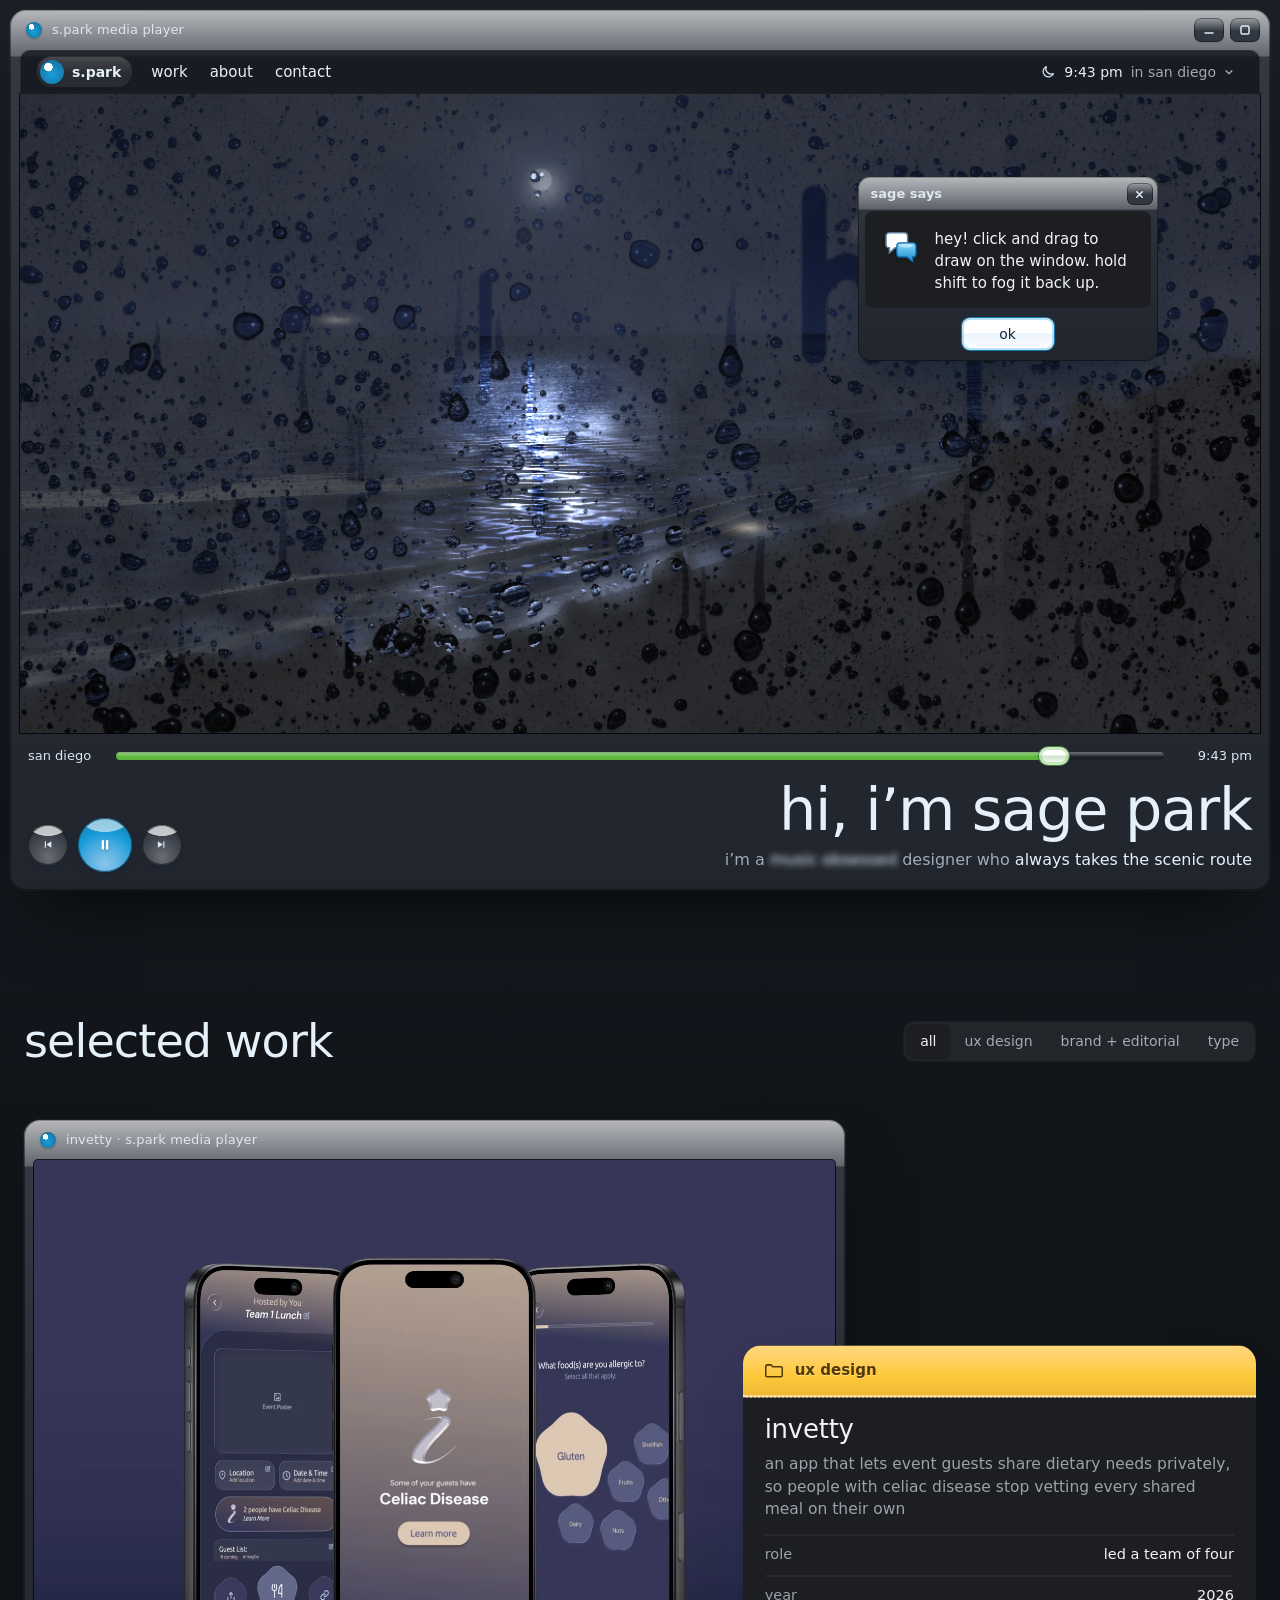
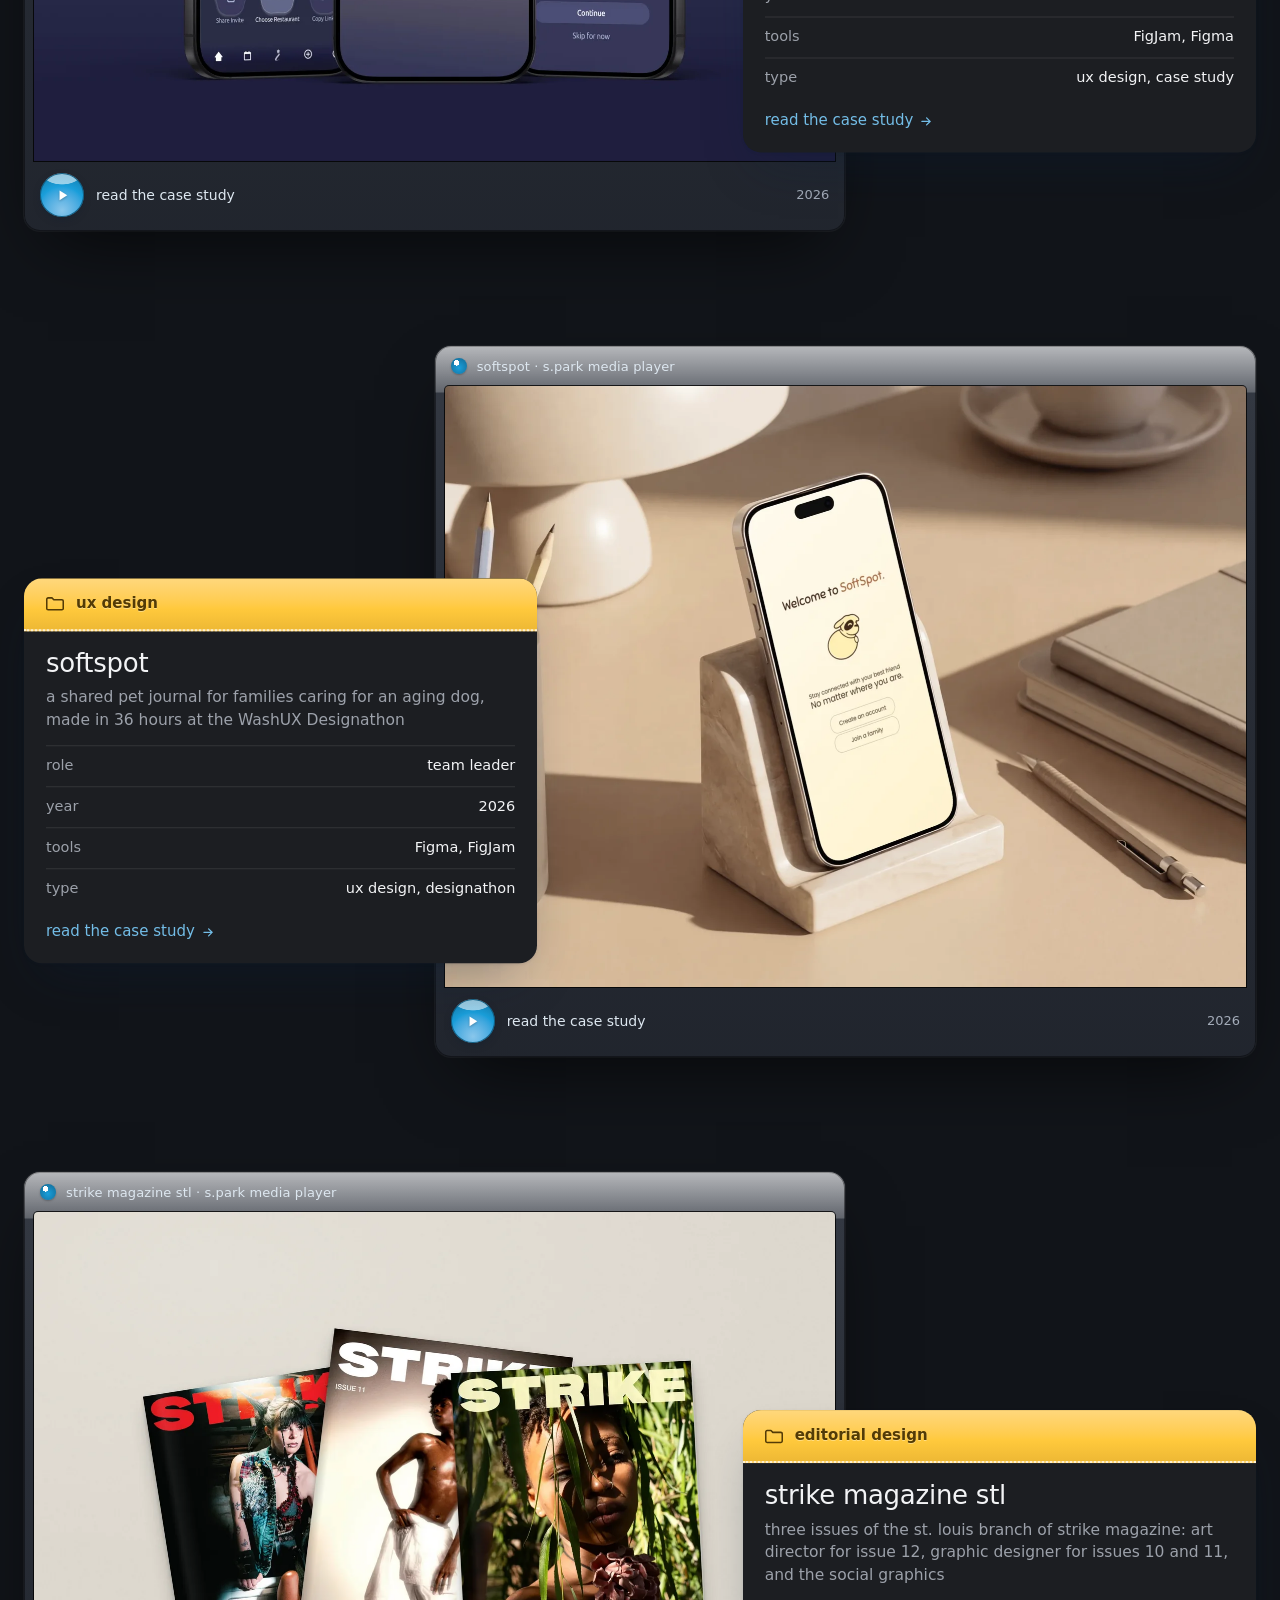
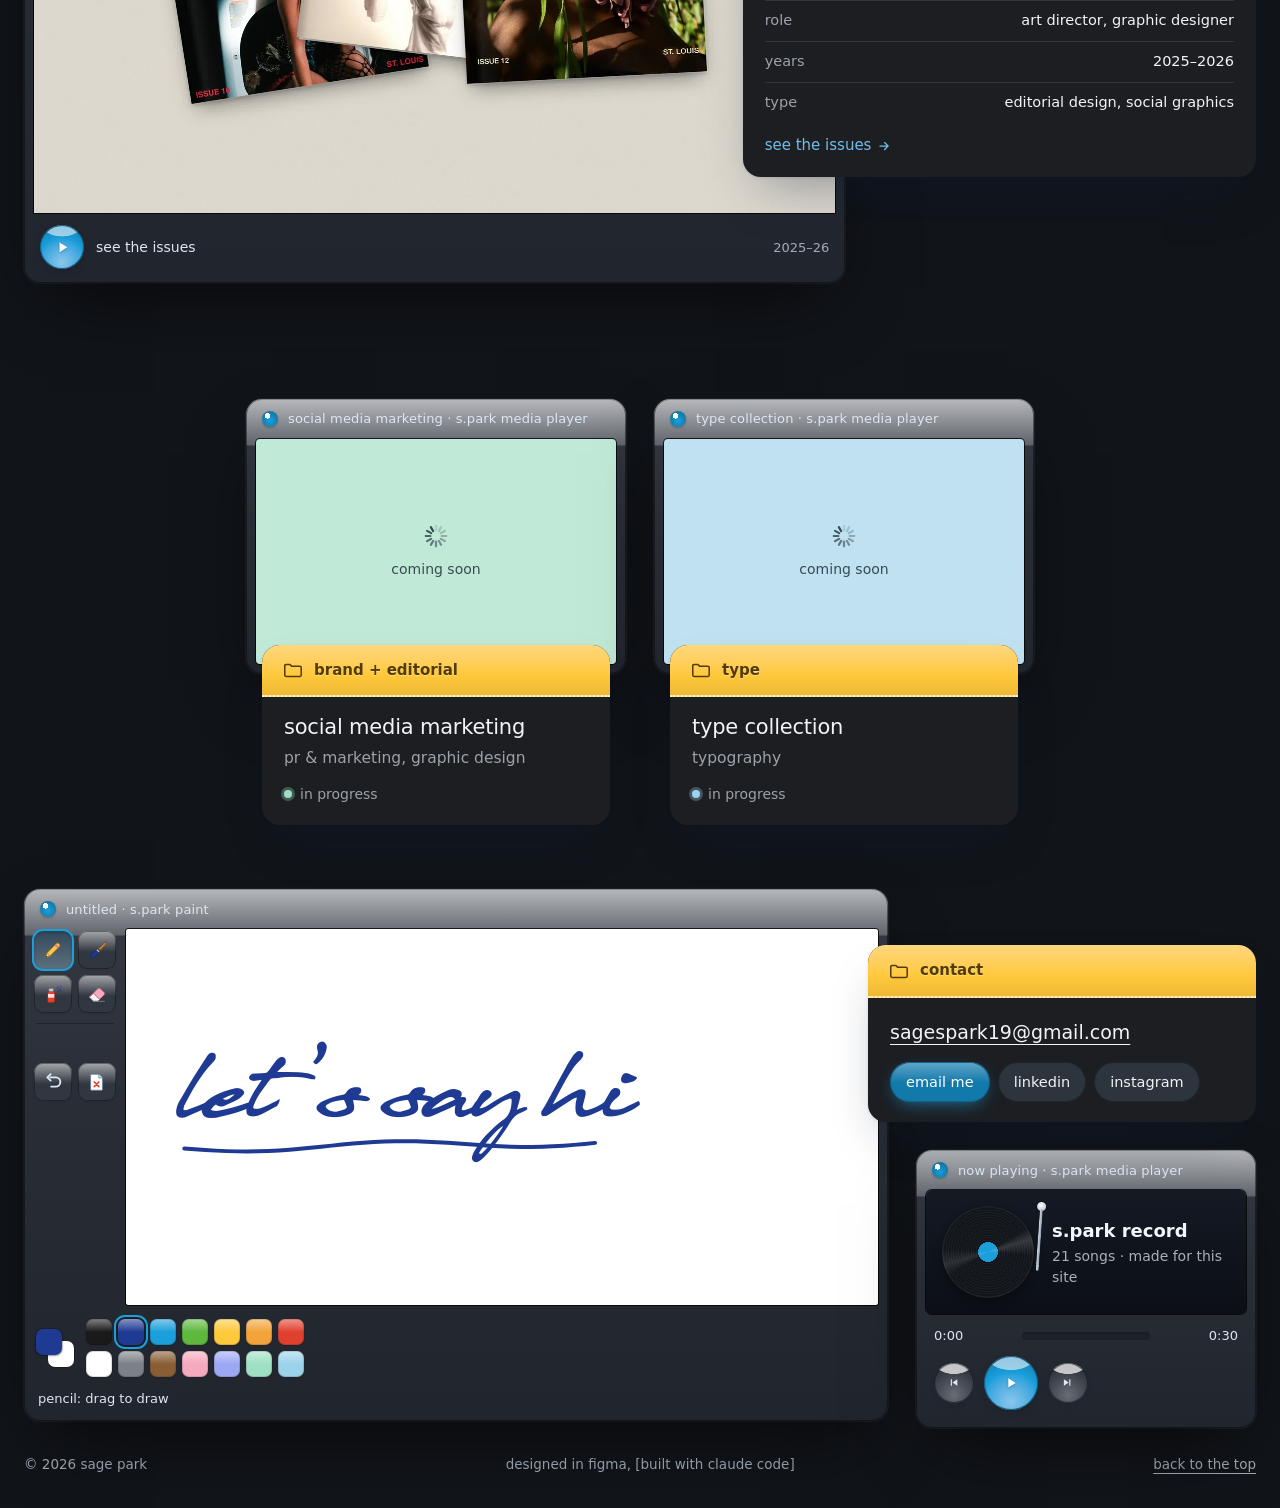
==== commit fd6a7ecb: "Home window: open straight to the photo, never the old illustration The window drew the illustration" ====
--- a/index.html
+++ b/index.html
@@ -18,6 +18,16 @@
       document.documentElement.setAttribute('data-theme', s0 >= 7 && s0 < 18 ? 'day' : 'night');
     }
   } catch (e) {}
+  // the window's view: pick the city now (js/sky.js uses this) and start its day photo downloading before
+  // anything else, so the window can switch on straight to the photo. The screen stays dark until then.
+  try {
+    var c0 = new URLSearchParams(location.search).get('city');
+    window.SPCity = c0 === 'sd' || c0 === 'stl' ? c0 : (Math.random() < 0.5 ? 'sd' : 'stl');
+    document.documentElement.classList.add('sky-wait');
+    var l = document.createElement('link');
+    l.rel = 'preload'; l.as = 'image'; l.href = 'img/sky/' + window.SPCity + '-day.webp'; l.setAttribute('fetchpriority', 'high');
+    document.head.appendChild(l);
+  } catch (e) {}
 </script>
 <link rel="preconnect" href="https://api.fontshare.com" crossorigin>
 <!-- Satoshi, from Fontshare (free for personal and commercial use) -->
@@ -119,7 +129,7 @@
       <article class="proj" data-cat="ux" style="--led: #9DA8F5">
         <a class="mini chrome" href="invetty.html">
           <div class="titlebar"><span class="app-orb" aria-hidden="true"></span><span class="t">invetty · s.park media player</span></div>
-          <div class="mini-screen"><img src="img/invetty-cover.webp" alt="Three invetty screens on phones: the host’s event page, the celiac alert and the allergy questionnaire" width="1600" height="1200"></div>
+          <div class="mini-screen"><img src="img/invetty-cover.webp" loading="lazy" decoding="async" alt="Three invetty screens on phones: the host’s event page, the celiac alert and the allergy questionnaire" width="1600" height="1200"></div>
           <div class="mini-bar"><span class="orb big" aria-hidden="true"><svg viewBox="0 0 24 24" fill="currentColor"><path d="M8 5v14l11-7z"/></svg></span><span class="go">read the case study</span><span class="meta">2026</span></div>
         </a>
         <div class="memo">
@@ -136,7 +146,7 @@
       <article class="proj" data-cat="ux" style="--led: #FFD36E">
         <a class="mini chrome" href="softspot.html">
           <div class="titlebar"><span class="app-orb" aria-hidden="true"></span><span class="t">softspot · s.park media player</span></div>
-          <div class="mini-screen"><img src="img/softspot-cover.webp" alt="The softspot welcome screen on a phone in a stone stand on a desk" width="1600" height="1200"></div>
+          <div class="mini-screen"><img src="img/softspot-cover.webp" loading="lazy" decoding="async" alt="The softspot welcome screen on a phone in a stone stand on a desk" width="1600" height="1200"></div>
           <div class="mini-bar"><span class="orb big" aria-hidden="true"><svg viewBox="0 0 24 24" fill="currentColor"><path d="M8 5v14l11-7z"/></svg></span><span class="go">read the case study</span><span class="meta">2026</span></div>
         </a>
         <div class="memo">
@@ -153,7 +163,7 @@
       <article class="proj" data-cat="brand" style="--led: #F5A9BE">
         <a class="mini chrome" href="strike.html">
           <div class="titlebar"><span class="app-orb" aria-hidden="true"></span><span class="t">strike magazine stl · s.park media player</span></div>
-          <div class="mini-screen"><img src="img/strike-cover.webp" alt="The covers of Strike Magazine St. Louis issues 10, 11 and 12 on a table" width="1600" height="1200"></div>
+          <div class="mini-screen"><img src="img/strike-cover.webp" loading="lazy" decoding="async" alt="The covers of Strike Magazine St. Louis issues 10, 11 and 12 on a table" width="1600" height="1200"></div>
           <div class="mini-bar"><span class="orb big" aria-hidden="true"><svg viewBox="0 0 24 24" fill="currentColor"><path d="M8 5v14l11-7z"/></svg></span><span class="go">see the issues</span><span class="meta">2025–26</span></div>
         </a>
         <div class="memo">
@@ -282,8 +292,8 @@
       { label: 'all work', icon: 'folder', href: '#work' } ] },
     { label: 'about', key: 'a', icon: 'person', href: 'about.html' },
     { label: 'the view', key: 'v', icon: 'view', sub: [
-      { label: 'san diego', icon: 'img:img/sky/sd-day.jpg', action: 'city-sd' },
-      { label: 'st. louis', icon: 'img:img/sky/stl-day.jpg', action: 'city-stl' },
+      { label: 'san diego', icon: 'img:img/sky/sd-thumb.webp', action: 'city-sd' },
+      { label: 'st. louis', icon: 'img:img/sky/stl-thumb.webp', action: 'city-stl' },
       'sep',
       { label: 'play the day again', icon: 'play', action: 'replay' },
       { label: 'back to now', icon: 'clock', action: 'now' } ] },
--- a/css/aero.css
+++ b/css/aero.css
@@ -219,6 +219,9 @@
 .is-night-sky .sky-moon { display: block; }
 .sky-scene { position: absolute; inset: 0; width: 100%; height: 100%; }
 .sky-fog { position: absolute; inset: 0; width: 100%; height: 100%; cursor: crosshair; }
+/* until the photo behind the glass is ready the screen stays off (dark), then switches on to the photo */
+.window::after { content: ""; position: absolute; inset: 0; z-index: 6; background: #0B0F15; opacity: 0; pointer-events: none; transition: opacity .45s ease; }
+.sky-wait .window::after { opacity: 1; transition: none; }
 .window.is-drawing { user-select: none; }
 .reflection { position: absolute; inset: 0; pointer-events: none; opacity: 0; transition: opacity 1s ease; mix-blend-mode: screen; }
 [data-theme="night"] .reflection { opacity: 1; }
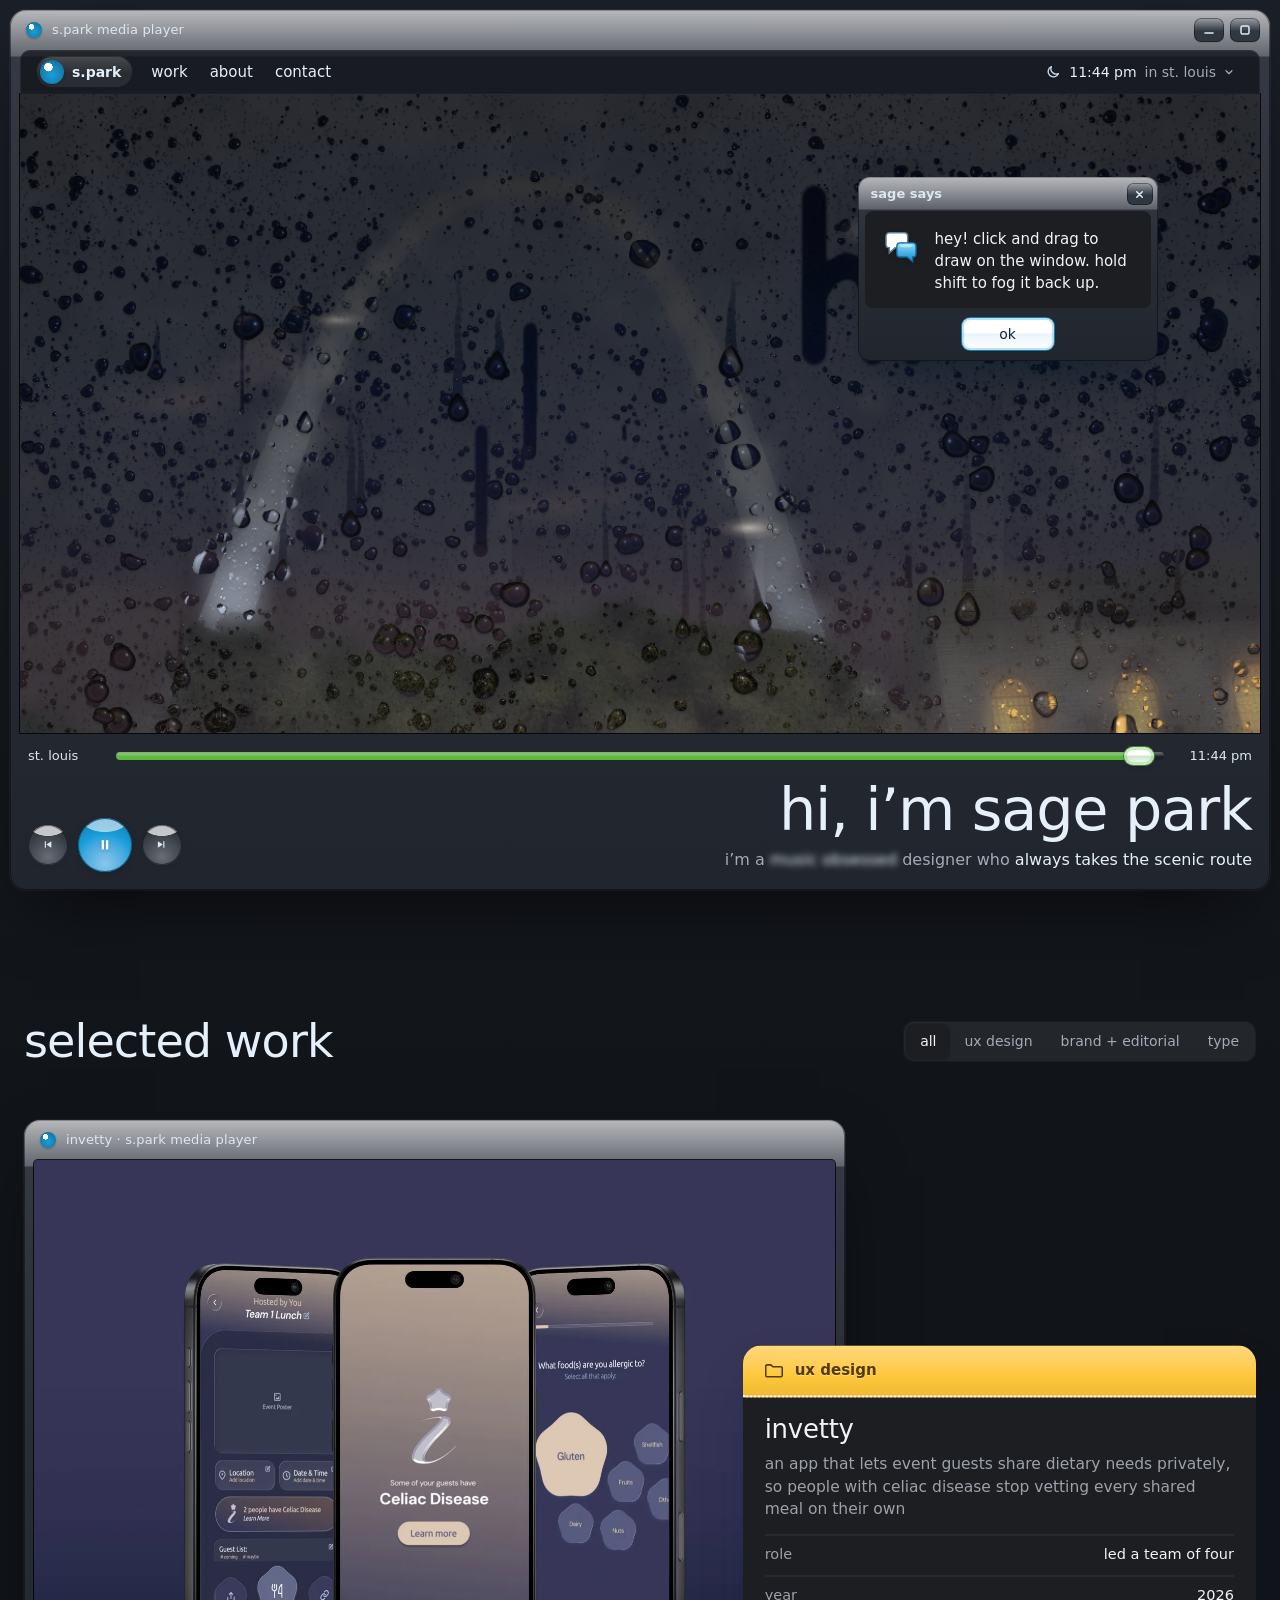
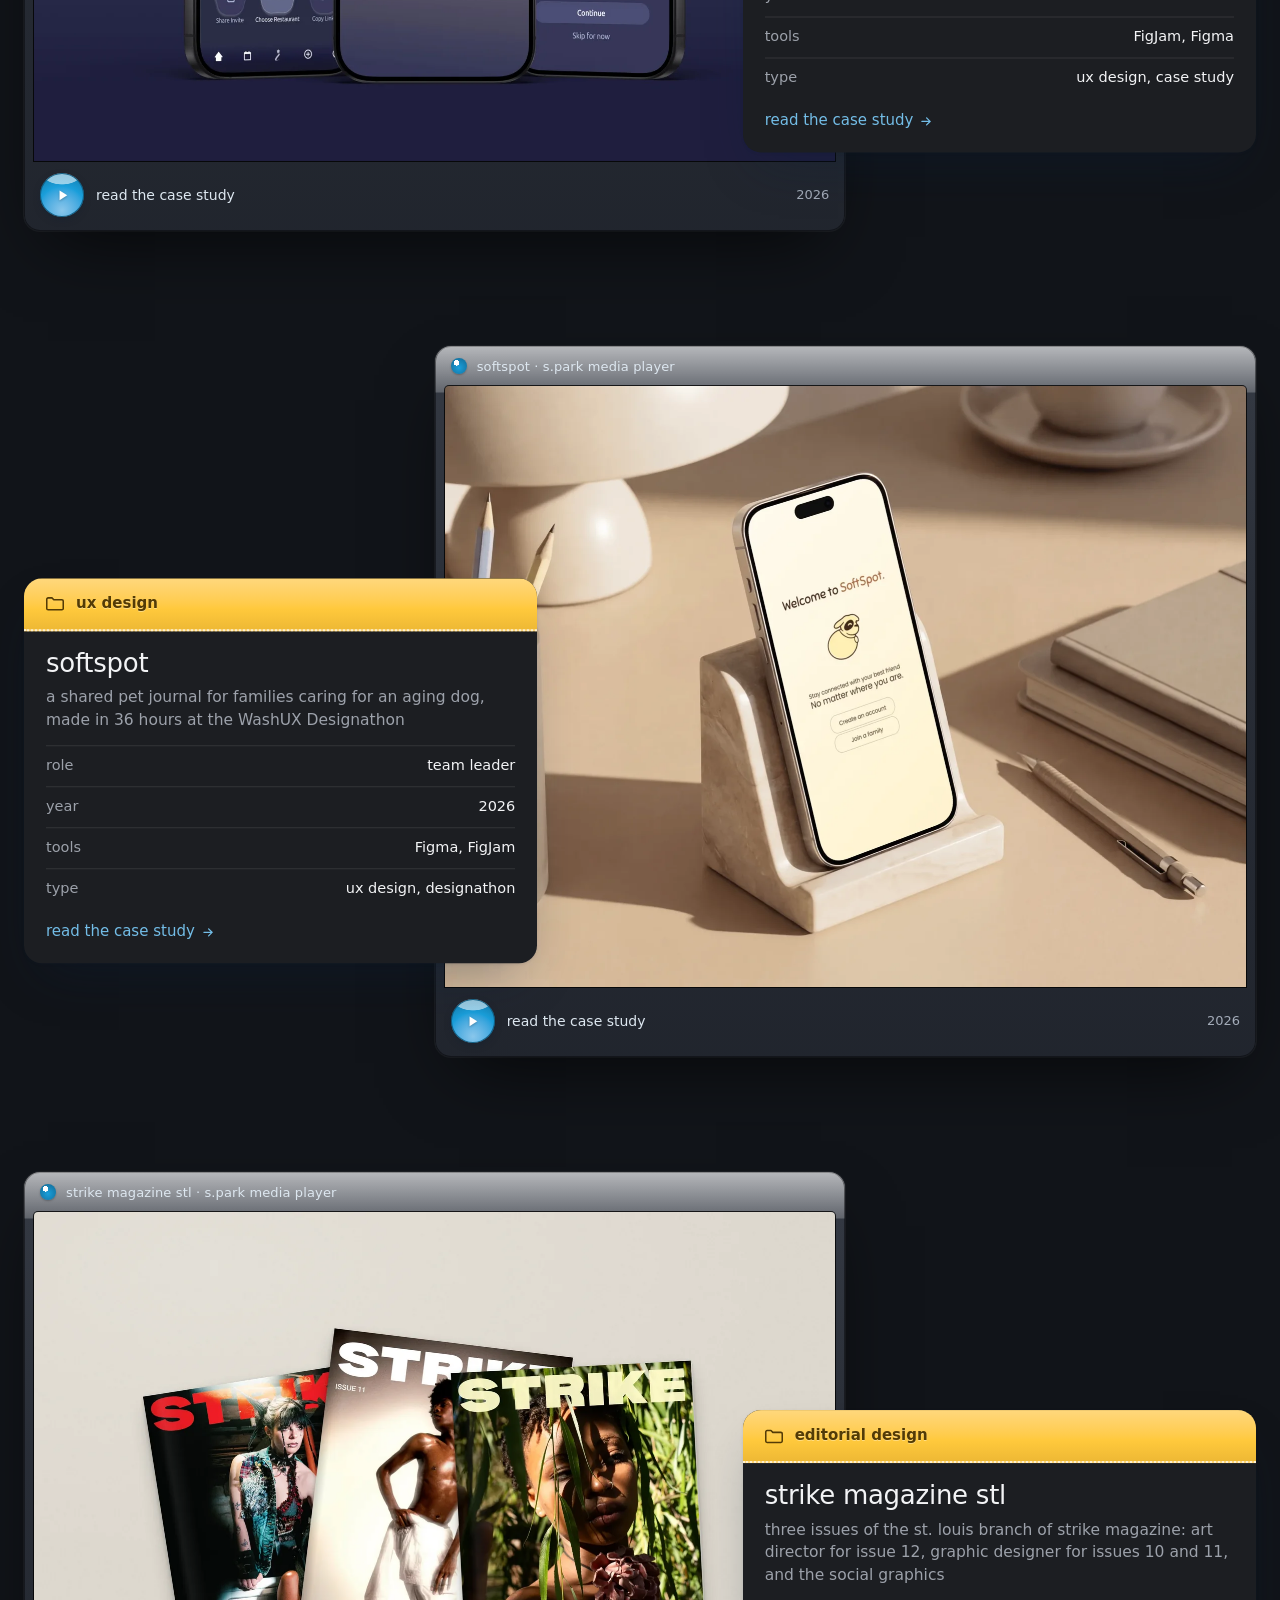
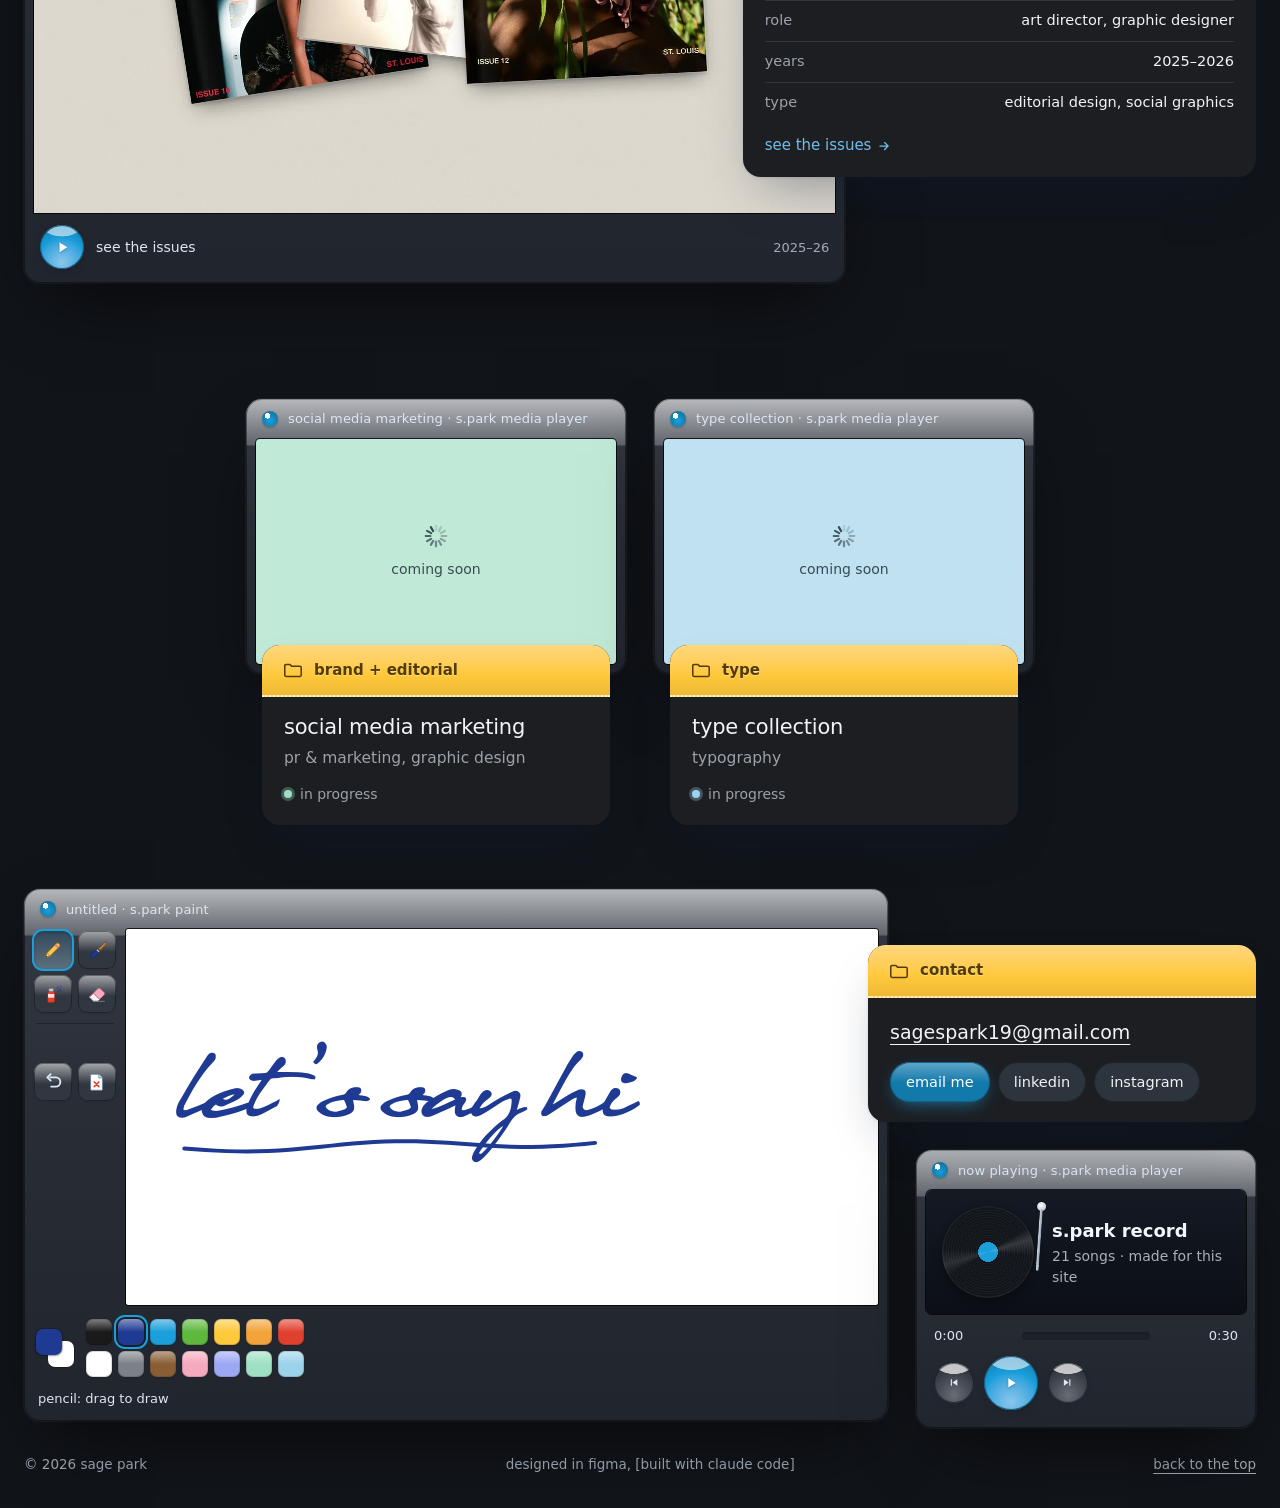
==== commit ba115b2a: "changed page titles" ====
--- a/index.html
+++ b/index.html
@@ -3,7 +3,7 @@
 <head>
 <meta charset="utf-8">
 <meta name="viewport" content="width=device-width, initial-scale=1, viewport-fit=cover">
-<title>Sage Park</title>
+<title>s.park</title>
 <meta name="description" content="Sage Park is a human-centered designer based in St. Louis and San Diego: UX design, web design, brand and typography.">
 <script>
   // Apple devices get SF Pro, their system font; everything else gets Satoshi
